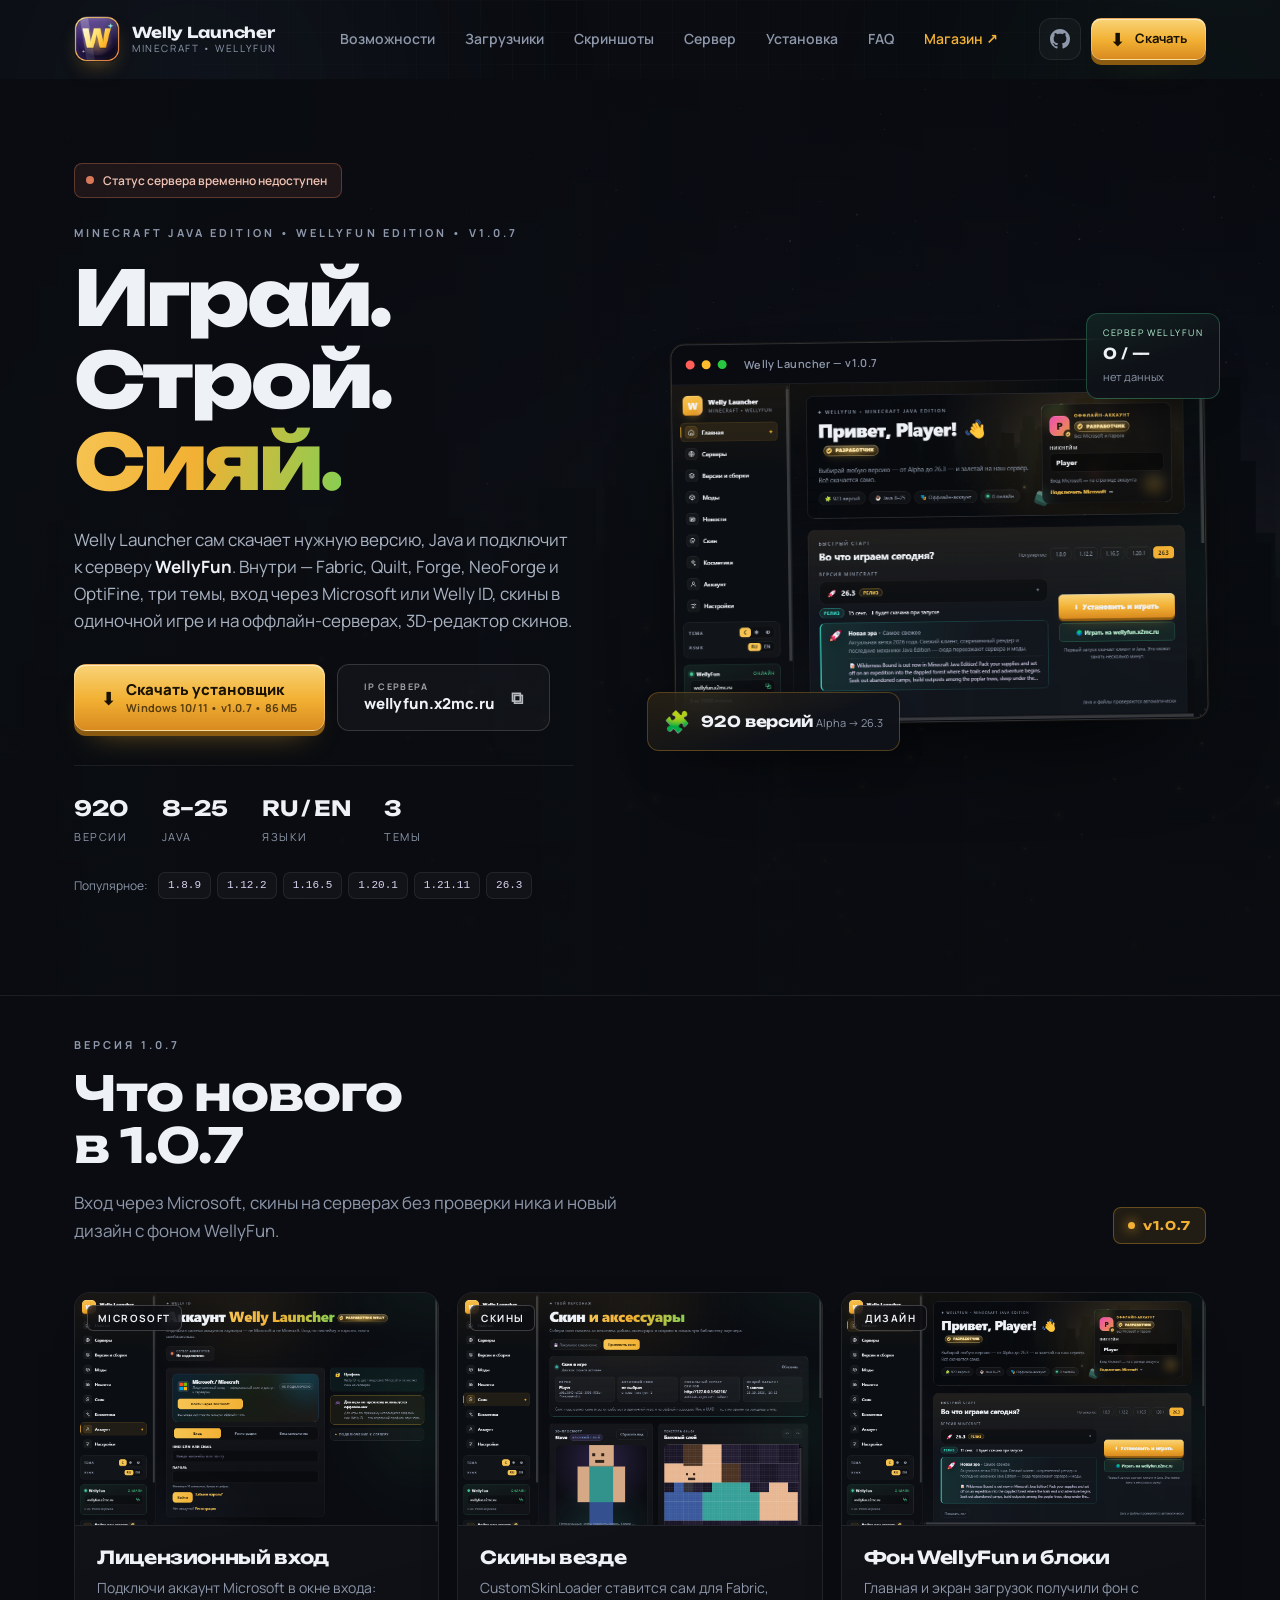
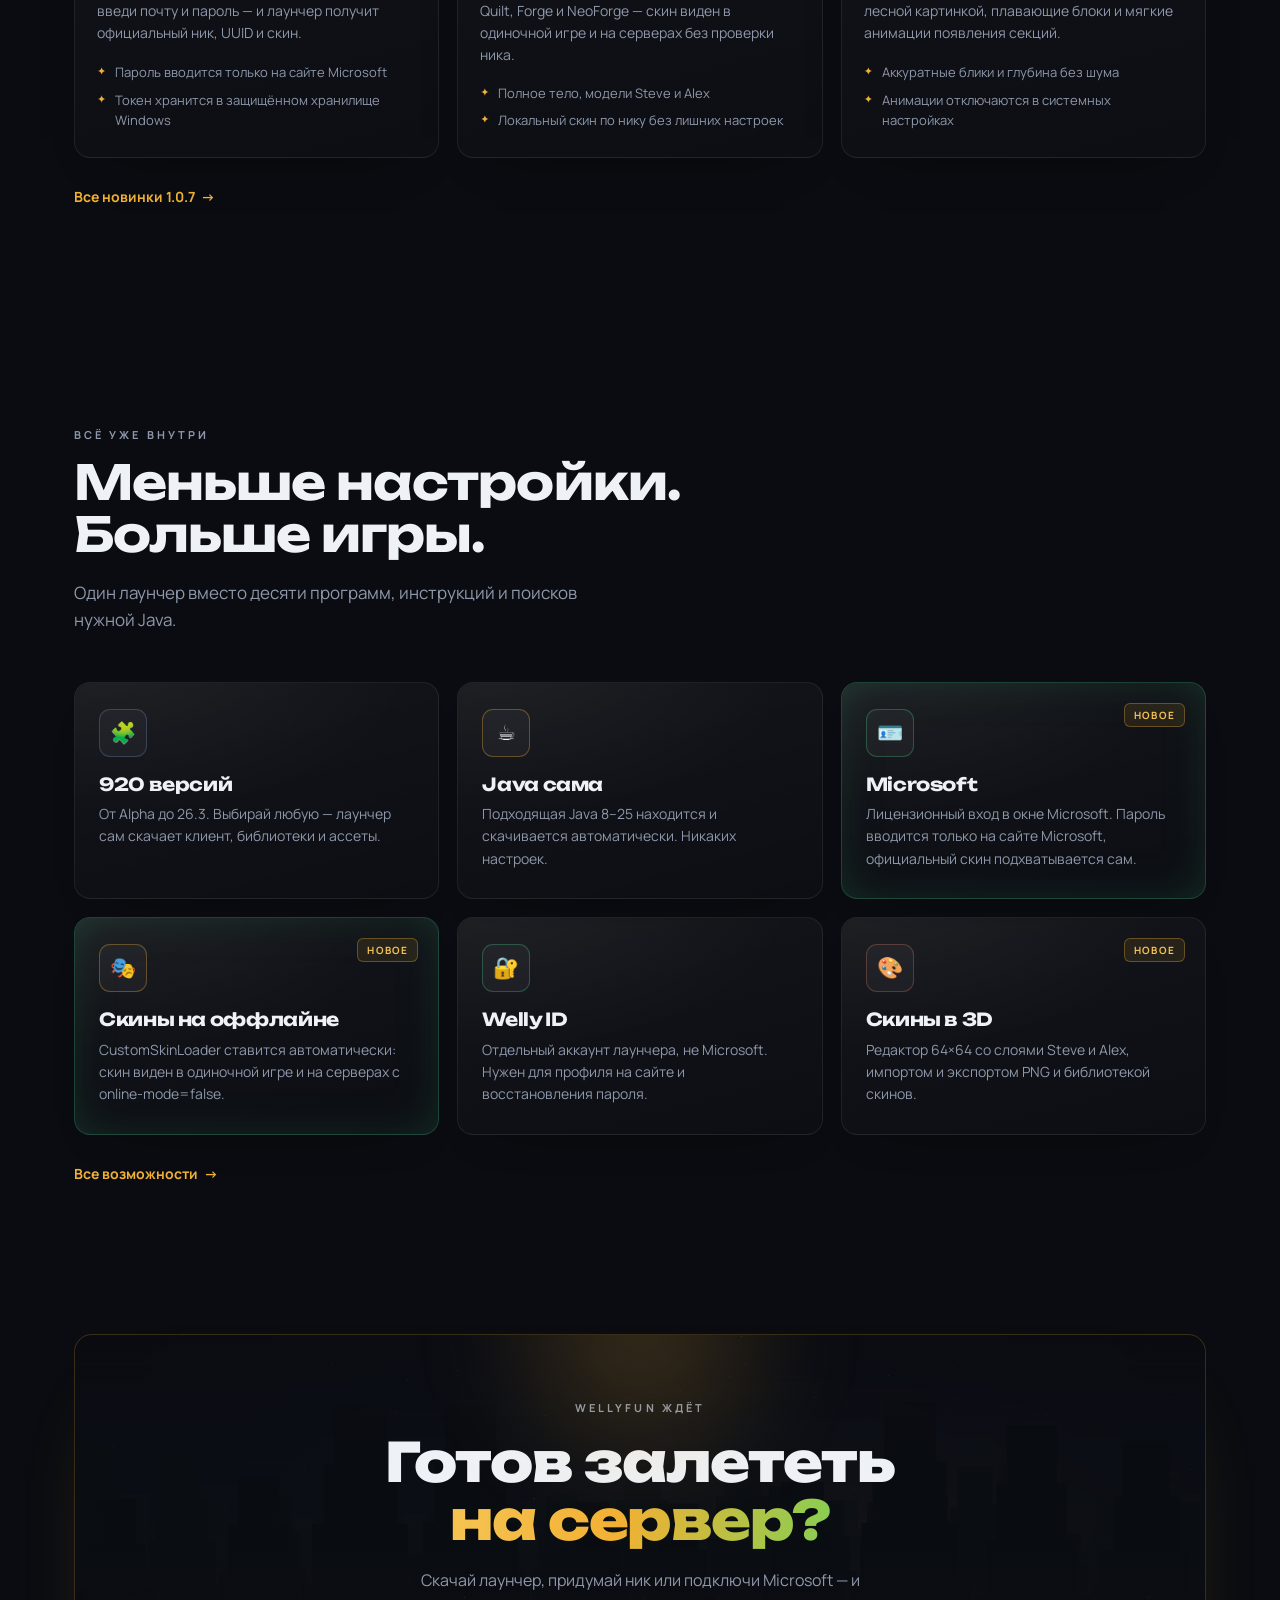
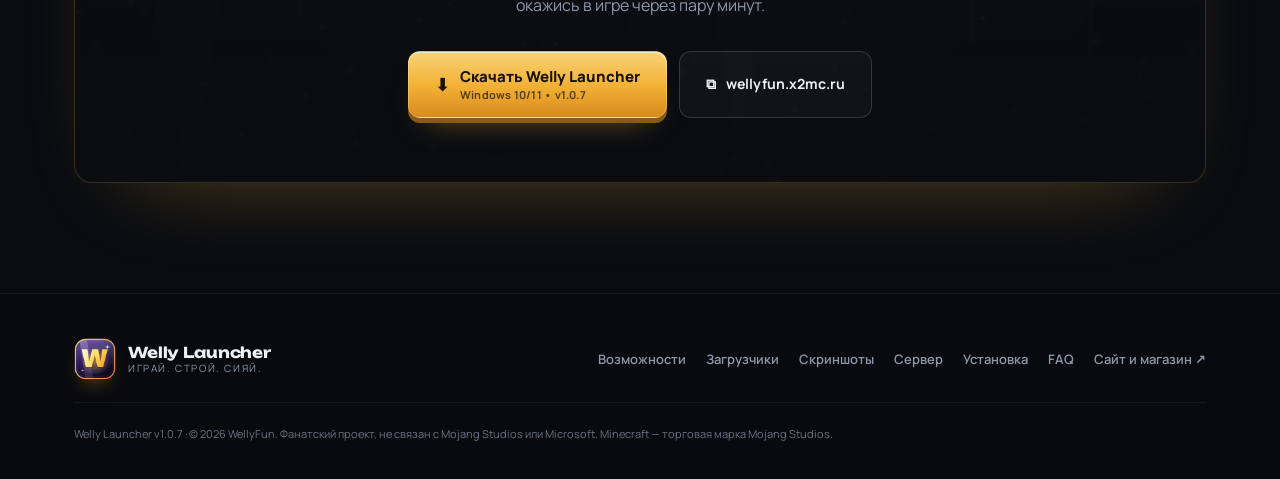
==== index.html @ a745f312 "Microsoft login: authorization-code flow in an in-app window instead of device code; rebuilt 1.0.7 i" ====
<!doctype html>
<html lang="ru">
  <head>
    <meta charset="utf-8" />
    <meta name="viewport" content="width=device-width, initial-scale=1" />
    <title>Welly Launcher 1.0.7 — лаунчер Minecraft для WellyFun</title>
    <meta
      name="description"
      content="Welly Launcher 1.0.7 — бесплатный лаунчер Minecraft Java Edition для сервера WellyFun. 920 версий, Fabric, Quilt, Forge, NeoForge и OptiFine в один клик, автоматическая Java, вход через Microsoft, скины на оффлайн-серверах, темы, RU/EN, 3D-редактор скинов и Welly ID."
    />
    <meta name="theme-color" content="#08070f" />
    <meta name="color-scheme" content="dark" />
    <link rel="canonical" href="https://abibaokak.github.io/welly-launcher/" />

    <meta property="og:type" content="website" />
    <meta property="og:url" content="https://abibaokak.github.io/welly-launcher/" />
    <meta property="og:title" content="Welly Launcher 1.0.7 — Играй. Строй. Сияй." />
    <meta
      property="og:description"
      content="Лаунчер Minecraft для WellyFun: 920 версий, Fabric/Forge/OptiFine, авто-Java, вход через Microsoft, скины на оффлайн-серверах, три темы, RU/EN, 3D-редактор скинов и Welly ID."
    />
    <meta property="og:image" content="https://abibaokak.github.io/welly-launcher/assets/screenshots/home.png" />
    <meta property="og:locale" content="ru_RU" />
    <meta name="twitter:card" content="summary_large_image" />

    <link rel="icon" href="assets/favicon.ico" sizes="any" />
    <link rel="icon" type="image/png" href="assets/logo.png" />
    <link rel="apple-touch-icon" href="assets/logo.png" />

    <link rel="preconnect" href="https://fonts.googleapis.com" />
    <link rel="preconnect" href="https://fonts.gstatic.com" crossorigin />
    <link
      href="https://fonts.googleapis.com/css2?family=Manrope:wght@400;500;600;700;800&family=Unbounded:wght@500;600;700;800&display=swap"
      rel="stylesheet"
    />

    <link rel="stylesheet" href="styles.css" />

    <script type="application/ld+json">
      {
        "@context": "https://schema.org",
        "@type": "SoftwareApplication",
        "name": "Welly Launcher",
        "operatingSystem": "Windows 10, Windows 11",
        "applicationCategory": "GameApplication",
        "softwareVersion": "1.0.7",
        "description": "Лаунчер Minecraft Java Edition для сервера WellyFun: 920 версий, Fabric/Forge/OptiFine, автоматическая Java, вход через Microsoft, скины на оффлайн-серверах, темы, редактор скинов и аккаунт Welly ID.",
        "offers": { "@type": "Offer", "price": "0", "priceCurrency": "RUB" },
        "inLanguage": "ru"
      }
    </script>
  </head>
  <body>
    <a class="skip-link" href="#main">Перейти к содержимому</a>

    <div class="orbs" aria-hidden="true">
      <div class="orb orb--violet"></div>
      <div class="orb orb--cyan"></div>
      <div class="orb orb--gold"></div>
      <div class="grid-dots"></div>
    </div>

    <header class="site-header" id="top">
      <div class="container header__inner">
        <a class="brand" href="index.html" aria-label="Welly Launcher — на главную">
          <img class="brand__logo" src="assets/logo.png" alt="" width="46" height="46" />
          <span class="brand__text">
            <strong>Welly Launcher</strong>
            <small>Minecraft • WellyFun</small>
          </span>
        </a>

        <nav class="nav" id="nav" aria-label="Основная навигация">
          <a class="nav__link" href="features.html">Возможности</a>
          <a class="nav__link" href="loaders.html">Загрузчики</a>
          <a class="nav__link" href="screenshots.html">Скриншоты</a>
          <a class="nav__link" href="server.html">Сервер</a>
          <a class="nav__link" href="install.html">Установка</a>
          <a class="nav__link" href="faq.html">FAQ</a>
          <a
            class="nav__link nav__link--external"
            href="https://donatesmp.mydonate.io/"
            target="_blank"
            rel="noopener"
          >
            Магазин <span aria-hidden="true">↗</span>
          </a>
        </nav>

        <div class="header__actions">
          <a
            class="icon-link"
            data-github
            href="https://github.com"
            target="_blank"
            rel="noopener"
            aria-label="Welly Launcher на GitHub"
          >
            <svg viewBox="0 0 16 16" width="20" height="20" aria-hidden="true">
              <path
                fill="currentColor"
                d="M8 0C3.58 0 0 3.58 0 8c0 3.54 2.29 6.53 5.47 7.59.4.07.55-.17.55-.38 0-.19-.01-.82-.01-1.49-2.01.37-2.53-.49-2.69-.94-.09-.23-.48-.94-.82-1.13-.28-.15-.68-.52-.01-.53.63-.01 1.08.58 1.23.82.72 1.21 1.87.87 2.33.66.07-.52.28-.87.51-1.07-1.78-.2-3.64-.89-3.64-3.95 0-.87.31-1.59.82-2.15-.08-.2-.36-1.02.08-2.12 0 0 .67-.21 2.2.82.64-.18 1.32-.27 2-.27.68 0 1.36.09 2 .27 1.53-1.04 2.2-.82 2.2-.82.44 1.1.16 1.92.08 2.12.51.56.82 1.27.82 2.15 0 3.07-1.87 3.75-3.65 3.95.29.25.54.73.54 1.48 0 1.07-.01 1.93-.01 2.2 0 .21.15.46.55.38A8.01 8.01 0 0 0 16 8c0-4.42-3.58-8-8-8Z"
              />
            </svg>
          </a>
          <a class="btn btn--gold btn--sm" data-download href="install.html">
            <span class="btn__icon" aria-hidden="true">⬇</span>
            Скачать
          </a>
          <button class="burger" id="burger" aria-label="Меню" aria-expanded="false" aria-controls="nav">
            <span></span><span></span><span></span>
          </button>
        </div>
      </div>
    </header>

    <main id="main">
      <section class="hero">
        <div class="container hero__inner">
          <div class="hero__copy">
            <span class="status-pill" data-status-pill>
              <span class="status-pill__dot" data-status-dot></span>
              <span data-status-text>Проверяем сервер…</span>
            </span>

            <p class="eyebrow">Minecraft Java Edition • WellyFun Edition • v1.0.7</p>

            <h1 class="hero__title">
              Играй. Строй.<br />
              <span class="gradient-text">Сияй.</span>
            </h1>

            <p class="hero__lead">
              Welly Launcher сам скачает нужную версию, Java и подключит к серверу
              <strong>WellyFun</strong>. Внутри — Fabric, Quilt, Forge, NeoForge и OptiFine, три темы,
              вход через Microsoft или Welly ID, скины в одиночной игре и на оффлайн-серверах,
              3D-редактор скинов.
            </p>

            <div class="hero__actions">
              <a class="btn btn--gold btn--lg" data-download href="install.html">
                <span class="btn__icon" aria-hidden="true">⬇</span>
                <span class="btn__stack">
                  <strong>Скачать установщик</strong>
                  <small>Windows 10/11 • v1.0.7 • 86 МБ</small>
                </span>
              </a>
              <button class="btn btn--ghost btn--lg copy-ip" data-ip="wellyfun.x2mc.ru" type="button">
                <span class="btn__stack btn__stack--left">
                  <small>IP сервера</small>
                  <strong>wellyfun.x2mc.ru</strong>
                </span>
                <span class="copy-ip__icon" aria-hidden="true">⧉</span>
              </button>
            </div>

            <dl class="hero__stats">
              <div class="hero__stat">
                <dt>Версии</dt>
                <dd>920</dd>
              </div>
              <div class="hero__stat">
                <dt>Java</dt>
                <dd>8–25</dd>
              </div>
              <div class="hero__stat">
                <dt>Языки</dt>
                <dd>RU / EN</dd>
              </div>
              <div class="hero__stat">
                <dt>Темы</dt>
                <dd>3</dd>
              </div>
            </dl>

            <div class="hero__versions" aria-label="Популярные версии">
              <span>Популярное:</span>
              <a data-version="1.8.9" href="install.html">1.8.9</a>
              <a data-version="1.12.2" href="install.html">1.12.2</a>
              <a data-version="1.16.5" href="install.html">1.16.5</a>
              <a data-version="1.20.1" href="install.html">1.20.1</a>
              <a data-version="1.21.11" href="install.html">1.21.11</a>
              <a data-version="26.3" href="install.html">26.3</a>
            </div>
          </div>

          <div class="hero__visual">
            <div class="mockup">
              <div class="mockup__bar">
                <span class="mockup__dot mockup__dot--red"></span>
                <span class="mockup__dot mockup__dot--yellow"></span>
                <span class="mockup__dot mockup__dot--green"></span>
                <span class="mockup__title">Welly Launcher — v1.0.7</span>
              </div>
              <img
                class="mockup__img"
                src="assets/screenshots/home.png"
                alt="Главная страница Welly Launcher: выбор версии Minecraft и быстрый старт"
                width="1224"
                height="781"
                fetchpriority="high"
              />
            </div>

            <div class="float-card float-card--status">
              <span class="float-card__label">Сервер WellyFun</span>
              <span class="float-card__value" data-status-players>0 / —</span>
              <span class="float-card__hint" data-status-state>проверяем…</span>
            </div>

            <div class="float-card float-card--versions">
              <span class="float-card__emoji" aria-hidden="true">🧩</span>
              <div>
                <span class="float-card__value">920 версий</span>
                <span class="float-card__hint">Alpha → 26.3</span>
              </div>
            </div>
          </div>
        </div>
      </section>

      <section class="section section--new" id="new">
        <div class="container">
          <div class="section__head section__head--row reveal">
            <div>
              <p class="eyebrow">Версия 1.0.7</p>
              <h2 class="section__title">Что нового<br />в 1.0.7</h2>
              <p class="section__lead">
                Вход через Microsoft, скины на серверах без проверки ника и новый дизайн с фоном WellyFun.
              </p>
            </div>
            <span class="version-badge">v1.0.7</span>
          </div>

          <div class="new-grid">
            <article class="card new-card reveal">
              <div class="new-card__media">
                <img
                  src="assets/screenshots/account.png"
                  alt="Вход через Microsoft на странице аккаунта Welly Launcher"
                  loading="lazy"
                  width="1224"
                  height="781"
                />
                <span class="new-card__badge">Microsoft</span>
              </div>
              <div class="new-card__body">
                <h3>Лицензионный вход</h3>
                <p>
                  Подключи аккаунт Microsoft в окне входа: введи почту и пароль —
                  и лаунчер получит официальный ник, UUID и скин.
                </p>
                <ul class="new-card__list">
                  <li>Пароль вводится только на сайте Microsoft</li>
                  <li>Токен хранится в защищённом хранилище Windows</li>
                </ul>
              </div>
            </article>

            <article class="card new-card reveal">
              <div class="new-card__media">
                <img
                  src="assets/screenshots/skin.png"
                  alt="Скин работает в одиночной игре и на серверах с online-mode=false"
                  loading="lazy"
                  width="1224"
                  height="781"
                />
                <span class="new-card__badge">Скины</span>
              </div>
              <div class="new-card__body">
                <h3>Скины везде</h3>
                <p>
                  CustomSkinLoader ставится сам для Fabric, Quilt, Forge и NeoForge —
                  скин виден в одиночной игре и на серверах без проверки ника.
                </p>
                <ul class="new-card__list">
                  <li>Полное тело, модели Steve и Alex</li>
                  <li>Локальный скин по нику без лишних настроек</li>
                </ul>
              </div>
            </article>

            <article class="card new-card reveal">
              <div class="new-card__media">
                <img
                  src="assets/screenshots/home.png"
                  alt="Новый дизайн главной страницы Welly Launcher с фоном WellyFun"
                  loading="lazy"
                  width="1224"
                  height="781"
                />
                <span class="new-card__badge">Дизайн</span>
              </div>
              <div class="new-card__body">
                <h3>Фон WellyFun и блоки</h3>
                <p>
                  Главная и экран загрузок получили фон с лесной картинкой, плавающие
                  блоки и мягкие анимации появления секций.
                </p>
                <ul class="new-card__list">
                  <li>Аккуратные блики и глубина без шума</li>
                  <li>Анимации отключаются в системных настройках</li>
                </ul>
              </div>
            </article>
          </div>

          <p class="section__more">
            <a class="link-arrow" href="features.html#new">Все новинки 1.0.7 <span aria-hidden="true">→</span></a>
          </p>
        </div>
      </section>

      <section class="section" id="features">
        <div class="container">
          <div class="section__head reveal">
            <p class="eyebrow">Всё уже внутри</p>
            <h2 class="section__title">Меньше настройки.<br />Больше игры.</h2>
            <p class="section__lead">
              Один лаунчер вместо десяти программ, инструкций и поисков нужной Java.
            </p>
          </div>

          <div class="features">
            <article class="card feature reveal">
              <span class="feature__icon feature__icon--violet" aria-hidden="true">🧩</span>
              <h3>920 версий</h3>
              <p>От Alpha до 26.3. Выбирай любую — лаунчер сам скачает клиент, библиотеки и ассеты.</p>
            </article>

            <article class="card feature reveal">
              <span class="feature__icon feature__icon--gold" aria-hidden="true">☕</span>
              <h3>Java сама</h3>
              <p>Подходящая Java 8–25 находится и скачивается автоматически. Никаких настроек.</p>
            </article>

            <article class="card feature feature--accent reveal">
              <span class="feature__tag">Новое</span>
              <span class="feature__icon feature__icon--cyan" aria-hidden="true">🪪</span>
              <h3>Microsoft</h3>
              <p>Лицензионный вход в окне Microsoft. Пароль вводится только на сайте Microsoft, официальный скин подхватывается сам.</p>
            </article>

            <article class="card feature feature--accent reveal">
              <span class="feature__tag">Новое</span>
              <span class="feature__icon feature__icon--gold" aria-hidden="true">🎭</span>
              <h3>Скины на оффлайне</h3>
              <p>CustomSkinLoader ставится автоматически: скин виден в одиночной игре и на серверах с online-mode=false.</p>
            </article>

            <article class="card feature reveal">
              <span class="feature__icon feature__icon--cyan" aria-hidden="true">🔐</span>
              <h3>Welly ID</h3>
              <p>Отдельный аккаунт лаунчера, не Microsoft. Нужен для профиля на сайте и восстановления пароля.</p>
            </article>

            <article class="card feature reveal">
              <span class="feature__tag">Новое</span>
              <span class="feature__icon feature__icon--pink" aria-hidden="true">🎨</span>
              <h3>Скины в 3D</h3>
              <p>Редактор 64×64 со слоями Steve и Alex, импортом и экспортом PNG и библиотекой скинов.</p>
            </article>
          </div>

          <p class="section__more">
            <a class="link-arrow" href="features.html">Все возможности <span aria-hidden="true">→</span></a>
          </p>
        </div>
      </section>

      <section class="cta">
        <div class="container">
          <div class="cta__panel reveal">
            <div class="cta__glow" aria-hidden="true"></div>
            <p class="eyebrow">WellyFun ждёт</p>
            <h2 class="cta__title">Готов залететь<br /><span class="gradient-text">на сервер?</span></h2>
            <p class="cta__lead">Скачай лаунчер, придумай ник или подключи Microsoft — и окажись в игре через пару минут.</p>
            <div class="cta__actions">
              <a class="btn btn--gold btn--lg" data-download href="install.html">
                <span class="btn__icon" aria-hidden="true">⬇</span>
                <span class="btn__stack">
                  <strong>Скачать Welly Launcher</strong>
                  <small>Windows 10/11 • v1.0.7</small>
                </span>
              </a>
              <button class="btn btn--ghost btn--lg copy-ip" data-ip="wellyfun.x2mc.ru" type="button">
                <span aria-hidden="true">⧉</span> wellyfun.x2mc.ru
              </button>
            </div>
          </div>
        </div>
      </section>
    </main>

    <footer class="site-footer">
      <div class="container footer__inner">
        <div class="brand brand--footer">
          <img class="brand__logo" src="assets/logo.png" alt="" width="42" height="42" loading="lazy" />
          <span class="brand__text">
            <strong>Welly Launcher</strong>
            <small>Играй. Строй. Сияй.</small>
          </span>
        </div>

        <nav class="footer__links" aria-label="Ссылки в подвале">
          <a href="features.html">Возможности</a>
          <a href="loaders.html">Загрузчики</a>
          <a href="screenshots.html">Скриншоты</a>
          <a href="server.html">Сервер</a>
          <a href="install.html">Установка</a>
          <a href="faq.html">FAQ</a>
          <a href="https://donatesmp.mydonate.io/" target="_blank" rel="noopener">Сайт и магазин ↗</a>
        </nav>

        <p class="footer__legal">
          Welly Launcher v1.0.7 · © <span id="year">2026</span> WellyFun. Фанатский проект,
          не связан с Mojang Studios или Microsoft. Minecraft — торговая марка Mojang Studios.
        </p>
      </div>
    </footer>

    <div class="toast" id="toast" role="status" aria-live="polite"></div>

    <script src="script.js" defer></script>
  </body>
</html>
---- styles.css ----
/* ==========================================================================
   Welly Launcher — landing page
   ========================================================================== */

:root {
  --bg: #0a0c11;
  --bg-2: #0f1218;
  --panel: rgba(20, 24, 32, 0.74);
  --panel-strong: #141821;
  --border: rgba(255, 255, 255, 0.075);
  --border-strong: rgba(255, 255, 255, 0.15);
  --text: #eef1f6;
  --muted: #8e98aa;
  --gold: #f2b134;
  --gold-2: #d98a1f;
  --yellow: #f6c453;
  --pink: #d9795a;
  --violet: #6f8fbf;
  --cyan: #46c98b;
  --lime: #86cf52;
  --blue: #5aa7e0;
  --radius: 16px;
  --radius-sm: 12px;
  --shadow: 0 24px 60px -40px rgba(0, 0, 0, 0.9);
  --container: 1180px;
  --header-h: 78px;
  --font-body: 'Manrope', 'Segoe UI', system-ui, -apple-system, sans-serif;
  --font-display: 'Unbounded', 'Manrope', 'Segoe UI', system-ui, sans-serif;
}

*,
*::before,
*::after {
  box-sizing: border-box;
}

html {
  scroll-behavior: smooth;
  scroll-padding-top: calc(var(--header-h) + 16px);
}

body {
  margin: 0;
  min-height: 100vh;
  overflow-x: hidden;
  color: var(--text);
  font-family: var(--font-body);
  font-size: 16px;
  line-height: 1.6;
  -webkit-font-smoothing: antialiased;
  background:
    radial-gradient(760px 460px at 6% -14%, rgba(242, 177, 52, 0.1), transparent 62%),
    radial-gradient(680px 420px at 100% -6%, rgba(70, 201, 139, 0.07), transparent 60%),
    var(--bg);
}

body.is-locked {
  overflow: hidden;
}

img {
  display: block;
  max-width: 100%;
  height: auto;
}

a {
  color: inherit;
  text-decoration: none;
}

button {
  font: inherit;
  color: inherit;
  border: 0;
  background: none;
  cursor: pointer;
}

h1,
h2,
h3 {
  margin: 0;
  font-family: var(--font-display);
  font-weight: 700;
  line-height: 1.08;
  letter-spacing: -0.02em;
}

p {
  margin: 0;
}

ul,
ol,
dl,
dd {
  margin: 0;
  padding: 0;
}

li {
  list-style: none;
}

code {
  font-family: 'Cascadia Code', 'Consolas', monospace;
}

::selection {
  background: rgba(242, 177, 52, 0.35);
  color: #fff;
}

:focus-visible {
  outline: 2px solid rgba(242, 177, 52, 0.8);
  outline-offset: 3px;
  border-radius: 6px;
}

.skip-link {
  position: fixed;
  top: -100px;
  left: 16px;
  z-index: 200;
  padding: 10px 18px;
  border-radius: 10px;
  background: var(--gold);
  color: #1a1200;
  font-weight: 700;
  transition: top 160ms ease;
}

.skip-link:focus {
  top: 16px;
}

/* ---------- Background ---------- */

.orbs {
  position: fixed;
  inset: 0;
  z-index: 0;
  overflow: hidden;
  pointer-events: none;
}

.orb {
  position: absolute;
  border-radius: 50%;
  filter: blur(100px);
  opacity: 0.2;
}

.orb--violet {
  top: -300px;
  left: -200px;
  width: 780px;
  height: 780px;
  background: radial-gradient(circle, rgba(111, 143, 191, 0.4), transparent 65%);
}

.orb--cyan {
  top: -240px;
  right: -260px;
  width: 700px;
  height: 700px;
  background: radial-gradient(circle, rgba(70, 201, 139, 0.3), transparent 65%);
}

.orb--gold {
  bottom: -380px;
  left: 38%;
  width: 880px;
  height: 880px;
  background: radial-gradient(circle, rgba(242, 177, 52, 0.22), transparent 65%);
}

.grid-dots {
  position: absolute;
  inset: 0;
  background-image:
    linear-gradient(rgba(255, 255, 255, 0.028) 1px, transparent 1px),
    linear-gradient(90deg, rgba(255, 255, 255, 0.028) 1px, transparent 1px);
  background-size: 32px 32px;
  -webkit-mask-image: radial-gradient(circle at 50% 12%, #000 0%, transparent 68%);
  mask-image: radial-gradient(circle at 50% 12%, #000 0%, transparent 68%);
  opacity: 0.7;
}

/* ---------- Layout ---------- */

.container {
  width: 100%;
  max-width: var(--container);
  margin: 0 auto;
  padding: 0 24px;
  position: relative;
  z-index: 1;
}

.section {
  padding: 108px 0;
  position: relative;
}

.section__head {
  max-width: 640px;
  margin-bottom: 48px;
}

.section__head--row {
  display: flex;
  align-items: flex-end;
  justify-content: space-between;
  gap: 32px;
  max-width: none;
}

.section__title {
  margin-top: 14px;
  font-size: clamp(30px, 4.2vw, 48px);
}

.section__lead {
  margin-top: 18px;
  color: var(--muted);
  font-size: 17px;
  max-width: 560px;
}

.eyebrow {
  font-size: 11px;
  font-weight: 700;
  letter-spacing: 0.28em;
  text-transform: uppercase;
  color: var(--muted);
}

.gradient-text {
  background: linear-gradient(100deg, var(--yellow) 0%, var(--gold) 38%, var(--gold-2) 64%, var(--pink) 100%);
  -webkit-background-clip: text;
  background-clip: text;
  color: transparent;
}

.hint {
  color: #7d759a;
  font-size: 13px;
  white-space: nowrap;
  padding-bottom: 8px;
}

/* ---------- Header ---------- */

.site-header {
  position: sticky;
  top: 0;
  z-index: 80;
  border-bottom: 1px solid transparent;
  transition: background 220ms ease, border-color 220ms ease, backdrop-filter 220ms ease;
}

.site-header.is-scrolled {
  background: rgba(10, 12, 17, 0.82);
  border-bottom-color: var(--border);
  backdrop-filter: blur(18px);
  -webkit-backdrop-filter: blur(18px);
}

.header__inner {
  height: var(--header-h);
  display: flex;
  align-items: center;
  gap: 28px;
}

.brand {
  display: flex;
  align-items: center;
  gap: 12px;
  flex-shrink: 0;
}

.brand__logo {
  width: 46px;
  height: 46px;
  border-radius: 12px;
  object-fit: cover;
  box-shadow: 0 10px 22px -12px rgba(242, 177, 52, 0.7);
}

.brand__text {
  display: flex;
  flex-direction: column;
  line-height: 1.2;
}

.brand__text strong {
  font-family: var(--font-display);
  font-size: 15px;
  font-weight: 700;
  letter-spacing: -0.01em;
}

.brand__text small {
  font-size: 10px;
  letter-spacing: 0.16em;
  text-transform: uppercase;
  color: var(--muted);
}

.nav {
  display: flex;
  align-items: center;
  gap: 4px;
  margin-left: auto;
}

.nav__link {
  padding: 9px 13px;
  border-radius: 10px;
  font-size: 14px;
  font-weight: 600;
  white-space: nowrap;
  color: var(--muted);
  transition: color 160ms ease, background 160ms ease;
}

.nav__link:hover,
.nav__link.is-active {
  color: var(--text);
  background: rgba(255, 255, 255, 0.05);
}

.nav__link--external {
  color: var(--gold);
}

.nav__link--external:hover {
  color: var(--yellow);
  background: rgba(242, 177, 52, 0.12);
}

.header__actions {
  display: flex;
  align-items: center;
  gap: 10px;
}

.icon-link {
  width: 42px;
  height: 42px;
  display: grid;
  place-items: center;
  border-radius: 12px;
  border: 1px solid var(--border);
  background: rgba(255, 255, 255, 0.03);
  color: var(--muted);
  transition: color 160ms ease, border-color 160ms ease, transform 160ms ease;
}

.icon-link:hover {
  color: var(--text);
  border-color: var(--border-strong);
  transform: translateY(-1px);
}

.burger {
  display: none;
  width: 42px;
  height: 42px;
  border-radius: 12px;
  border: 1px solid var(--border);
  background: rgba(255, 255, 255, 0.03);
  padding: 11px 10px;
  flex-direction: column;
  justify-content: space-between;
}

.burger span {
  display: block;
  height: 2px;
  border-radius: 2px;
  background: var(--text);
  transition: transform 200ms ease, opacity 160ms ease;
}

.burger[aria-expanded='true'] span:nth-child(1) {
  transform: translateY(8px) rotate(45deg);
}

.burger[aria-expanded='true'] span:nth-child(2) {
  opacity: 0;
}

.burger[aria-expanded='true'] span:nth-child(3) {
  transform: translateY(-8px) rotate(-45deg);
}

/* ---------- Buttons ---------- */

.btn {
  position: relative;
  display: inline-flex;
  align-items: center;
  justify-content: center;
  gap: 10px;
  padding: 13px 22px;
  border-radius: 10px;
  font-weight: 700;
  font-size: 14px;
  line-height: 1.2;
  border: 1px solid transparent;
  white-space: nowrap;
  transition: transform 170ms ease, box-shadow 170ms ease, border-color 170ms ease,
    background 170ms ease;
}

.btn--sm {
  padding: 11px 18px;
  font-size: 13px;
}

.btn--lg {
  padding: 16px 26px;
  border-radius: 12px;
}

.btn--gold {
  color: #1a1200;
  background: linear-gradient(180deg, #f9d377 0%, var(--gold) 52%, var(--gold-2) 100%);
  border-color: rgba(255, 255, 255, 0.25);
  box-shadow:
    0 5px 0 #8a5a11,
    0 18px 32px -20px rgba(242, 177, 52, 0.6),
    inset 0 1px 0 rgba(255, 255, 255, 0.5);
}

.btn--gold:hover {
  transform: translateY(-2px);
  box-shadow:
    0 7px 0 #8a5a11,
    0 22px 38px -20px rgba(242, 177, 52, 0.65),
    inset 0 1px 0 rgba(255, 255, 255, 0.5);
}

.btn--gold:active {
  transform: translateY(3px);
  box-shadow:
    0 2px 0 #8a5a11,
    inset 0 1px 0 rgba(255, 255, 255, 0.4);
}

.btn--ghost {
  color: var(--text);
  background: rgba(255, 255, 255, 0.03);
  border-color: var(--border-strong);
}

.btn--ghost:hover {
  transform: translateY(-2px);
  border-color: rgba(242, 177, 52, 0.4);
  background: rgba(242, 177, 52, 0.06);
}

.btn__icon {
  font-size: 18px;
  line-height: 1;
}

.btn__stack {
  display: flex;
  flex-direction: column;
  align-items: flex-start;
  gap: 2px;
  text-align: left;
}

.btn__stack strong {
  font-size: 15px;
  font-weight: 800;
}

.btn__stack small {
  font-size: 11px;
  font-weight: 700;
  letter-spacing: 0.02em;
  opacity: 0.7;
}

.btn--ghost .btn__stack small {
  text-transform: uppercase;
  letter-spacing: 0.14em;
  font-size: 9px;
  opacity: 0.65;
}

.copy-ip__icon {
  font-size: 17px;
  opacity: 0.75;
  margin-left: 6px;
}

.icon-btn {
  width: 40px;
  height: 40px;
  border-radius: 11px;
  display: grid;
  place-items: center;
  border: 1px solid rgba(70, 201, 139, 0.25);
  background: rgba(70, 201, 139, 0.08);
  color: var(--cyan);
  font-size: 17px;
  transition: background 160ms ease, transform 160ms ease;
}

.icon-btn:hover {
  background: rgba(70, 201, 139, 0.16);
  transform: translateY(-1px);
}

.link-btn {
  display: inline-flex;
  align-items: center;
  gap: 5px;
  font-size: 12px;
  font-weight: 700;
  color: var(--muted);
  transition: color 160ms ease;
}

.link-btn:hover {
  color: var(--gold);
}

.link-arrow {
  display: inline-flex;
  align-items: center;
  gap: 6px;
  font-weight: 700;
  font-size: 14px;
  color: var(--gold);
}

.link-arrow span {
  transition: transform 160ms ease;
}

.link-arrow:hover span {
  transform: translateX(4px);
}

/* ---------- Hero ---------- */

.hero {
  position: relative;
  padding: calc(64px + var(--header-h) * 0.25) 0 96px;
}

.hero__inner {
  display: grid;
  grid-template-columns: 1.02fr 1fr;
  align-items: center;
  gap: 56px;
}

.hero__copy {
  max-width: 560px;
}

.status-pill {
  display: inline-flex;
  align-items: center;
  gap: 9px;
  padding: 7px 14px 7px 11px;
  border-radius: 999px;
  border: 1px solid rgba(70, 201, 139, 0.24);
  background: rgba(70, 201, 139, 0.07);
  font-size: 12px;
  font-weight: 600;
  color: #b8f6ee;
}

.status-pill__dot {
  width: 8px;
  height: 8px;
  border-radius: 50%;
  background: #6d6885;
  flex-shrink: 0;
}

.status-pill.is-online {
  border-color: rgba(70, 201, 139, 0.4);
  background: rgba(70, 201, 139, 0.1);
}

.status-pill.is-online .status-pill__dot {
  background: var(--cyan);
  animation: pulse-dot 2.2s ease-in-out infinite;
}

.status-pill.is-offline {
  border-color: rgba(217, 121, 90, 0.3);
  background: rgba(217, 121, 90, 0.08);
  color: #ffc2d2;
}

.status-pill.is-offline .status-pill__dot {
  background: var(--pink);
}

.hero__copy .eyebrow {
  margin-top: 26px;
}

.hero__title {
  margin-top: 16px;
  font-size: clamp(44px, 6.4vw, 76px);
  font-weight: 800;
  letter-spacing: -0.04em;
}

.hero__lead {
  margin-top: 22px;
  font-size: 17px;
  color: var(--muted);
  max-width: 500px;
}

.hero__lead strong {
  color: var(--text);
}

.hero__actions {
  display: flex;
  flex-wrap: wrap;
  gap: 12px;
  margin-top: 30px;
}

.hero__stats {
  display: flex;
  gap: 34px;
  margin-top: 34px;
  padding-top: 26px;
  border-top: 1px solid var(--border);
  max-width: 500px;
}

.hero__stat {
  display: flex;
  flex-direction: column-reverse;
  gap: 2px;
}

.hero__stat dt {
  font-size: 11px;
  letter-spacing: 0.14em;
  text-transform: uppercase;
  color: var(--muted);
}

.hero__stat dd {
  font-family: var(--font-display);
  font-size: 21px;
  font-weight: 700;
  letter-spacing: -0.02em;
}

.hero__versions {
  display: flex;
  flex-wrap: wrap;
  align-items: center;
  gap: 6px;
  margin-top: 26px;
  font-size: 12px;
  color: var(--muted);
}

.hero__versions span {
  margin-right: 4px;
}

.hero__versions a {
  padding: 4px 9px;
  border-radius: 7px;
  border: 1px solid var(--border);
  background: rgba(255, 255, 255, 0.03);
  font-family: 'Cascadia Code', 'Consolas', monospace;
  font-size: 11px;
  color: #d9d3f0;
  transition: border-color 160ms ease, color 160ms ease;
}

.hero__versions a:hover {
  border-color: rgba(242, 177, 52, 0.45);
  color: var(--yellow);
}

/* Hero visual */

.hero__visual {
  position: relative;
  padding: 10px 0;
}

.mockup {
  position: relative;
  border-radius: 22px;
  border: 1px solid rgba(255, 255, 255, 0.16);
  background: linear-gradient(160deg, rgba(255, 255, 255, 0.09), rgba(255, 255, 255, 0.02));
  box-shadow: 0 60px 120px -50px rgba(0, 0, 0, 0.95),
    0 0 0 1px rgba(242, 177, 52, 0.07),
    0 0 90px -30px rgba(111, 143, 191, 0.5);
  overflow: hidden;
  transform: rotate(-0.8deg);
  transition: transform 400ms ease, box-shadow 400ms ease;
}

.mockup:hover {
  transform: rotate(0) translateY(-4px);
  box-shadow: 0 70px 130px -50px rgba(0, 0, 0, 1),
    0 0 0 1px rgba(242, 177, 52, 0.14),
    0 0 110px -26px rgba(111, 143, 191, 0.62);
}

.mockup__bar {
  display: flex;
  align-items: center;
  gap: 7px;
  height: 40px;
  padding: 0 14px;
  background: rgba(10, 12, 17, 0.85);
  border-bottom: 1px solid var(--border);
}

.mockup__dot {
  width: 9px;
  height: 9px;
  border-radius: 50%;
}

.mockup__dot--red {
  background: #ff5f57;
}

.mockup__dot--yellow {
  background: #febc2e;
}

.mockup__dot--green {
  background: #28c840;
}

.mockup__title {
  margin-left: 10px;
  font-size: 11px;
  font-weight: 600;
  letter-spacing: 0.04em;
  color: #8b84a8;
}

.mockup__img {
  width: 100%;
  aspect-ratio: 1224 / 781;
  object-fit: cover;
}

.float-card {
  position: absolute;
  display: flex;
  flex-direction: column;
  gap: 2px;
  padding: 12px 16px;
  border-radius: 15px;
  border: 1px solid rgba(255, 255, 255, 0.16);
  background: rgba(15, 18, 24, 0.88);
  backdrop-filter: blur(16px);
  -webkit-backdrop-filter: blur(16px);
  box-shadow: 0 24px 50px -24px rgba(0, 0, 0, 0.95);
  z-index: 2;
}

.float-card--status {
  top: -18px;
  right: -14px;
  border-color: rgba(70, 201, 139, 0.3);
  background: linear-gradient(160deg, rgba(70, 201, 139, 0.14), rgba(15, 18, 24, 0.92) 55%);
  animation: floaty 7s ease-in-out infinite;
}

.float-card__label {
  font-size: 9px;
  letter-spacing: 0.16em;
  text-transform: uppercase;
  color: #9df3e7;
}

.float-card__value {
  font-family: var(--font-display);
  font-size: 15px;
  font-weight: 700;
  letter-spacing: -0.01em;
}

.float-card__hint {
  font-size: 11px;
  color: var(--muted);
}

.float-card--versions {
  left: -26px;
  bottom: -20px;
  flex-direction: row;
  align-items: center;
  gap: 11px;
  border-color: rgba(242, 177, 52, 0.28);
  background: linear-gradient(160deg, rgba(242, 177, 52, 0.14), rgba(15, 18, 24, 0.92) 60%);
  animation: floaty 8s ease-in-out infinite reverse;
}

.float-card__emoji {
  font-size: 21px;
}

/* ---------- Cards & features ---------- */

.card {
  position: relative;
  border-radius: var(--radius);
  border: 1px solid var(--border);
  background: linear-gradient(165deg, rgba(255, 255, 255, 0.055), rgba(255, 255, 255, 0.014));
  box-shadow: var(--shadow);
  overflow: hidden;
}

.card::before {
  content: '';
  position: absolute;
  inset: 0;
  border-radius: inherit;
  background: radial-gradient(420px 220px at 12% -10%, rgba(255, 255, 255, 0.07), transparent 70%);
  pointer-events: none;
}

.features {
  display: grid;
  grid-template-columns: repeat(3, 1fr);
  gap: 18px;
}

.feature {
  padding: 26px 24px 28px;
  transition: transform 220ms ease, border-color 220ms ease, background 220ms ease;
}

.feature:hover {
  transform: translateY(-4px);
  border-color: rgba(242, 177, 52, 0.28);
}

.feature__icon {
  width: 48px;
  height: 48px;
  display: grid;
  place-items: center;
  font-size: 21px;
  border-radius: 14px;
  border: 1px solid var(--border);
  background: rgba(255, 255, 255, 0.06);
  margin-bottom: 18px;
}

.feature__icon--violet {
  box-shadow: 0 0 26px -6px rgba(111, 143, 191, 0.55);
  border-color: rgba(111, 143, 191, 0.35);
}

.feature__icon--gold {
  box-shadow: 0 0 26px -6px rgba(242, 177, 52, 0.55);
  border-color: rgba(242, 177, 52, 0.35);
}

.feature__icon--cyan {
  box-shadow: 0 0 26px -6px rgba(70, 201, 139, 0.5);
  border-color: rgba(70, 201, 139, 0.3);
}

.feature__icon--pink {
  box-shadow: 0 0 26px -6px rgba(217, 121, 90, 0.5);
  border-color: rgba(217, 121, 90, 0.3);
}

.feature__icon--blue {
  box-shadow: 0 0 26px -6px rgba(89, 182, 255, 0.5);
  border-color: rgba(89, 182, 255, 0.3);
}

.feature__icon--lime {
  box-shadow: 0 0 26px -6px rgba(134, 207, 82, 0.45);
  border-color: rgba(134, 207, 82, 0.3);
}

.feature h3 {
  font-size: 18px;
  margin-bottom: 9px;
}

.feature p {
  color: var(--muted);
  font-size: 14px;
}

.feature__tag {
  position: absolute;
  top: 20px;
  right: 20px;
  z-index: 2;
  padding: 4px 9px;
  border-radius: 999px;
  border: 1px solid rgba(242, 177, 52, 0.36);
  background: rgba(242, 177, 52, 0.12);
  color: var(--gold);
  font-size: 10px;
  font-weight: 700;
  line-height: 1.4;
  letter-spacing: 0.12em;
  text-transform: uppercase;
}

.feature--accent {
  border-color: rgba(70, 201, 139, 0.3);
  box-shadow: var(--shadow), inset 0 0 70px -34px rgba(70, 201, 139, 0.6);
}

.feature--accent:hover {
  border-color: rgba(70, 201, 139, 0.5);
}

/* ---------- What's new ---------- */

.section--new {
  padding-top: 40px;
}

.version-badge {
  display: inline-flex;
  align-items: center;
  gap: 8px;
  padding: 8px 14px;
  border-radius: 999px;
  border: 1px solid rgba(242, 177, 52, 0.32);
  background: rgba(242, 177, 52, 0.1);
  color: var(--gold);
  font-family: var(--font-display);
  font-size: 12px;
  font-weight: 700;
  letter-spacing: 0.08em;
  white-space: nowrap;
}

.version-badge::before {
  content: '';
  width: 7px;
  height: 7px;
  border-radius: 50%;
  background: var(--gold);
  box-shadow: 0 0 12px var(--gold);
}

.new-grid {
  display: grid;
  grid-template-columns: repeat(3, 1fr);
  gap: 18px;
}

.new-card {
  display: flex;
  flex-direction: column;
  transition: transform 220ms ease, border-color 220ms ease;
}

.new-card:hover {
  transform: translateY(-4px);
  border-color: rgba(242, 177, 52, 0.28);
}

.new-card__media {
  position: relative;
  flex: none;
  border-bottom: 1px solid var(--border);
  background: var(--bg-2);
}

.new-card__media img {
  width: 100%;
  aspect-ratio: 1224 / 781;
  object-fit: cover;
}

.new-card__badge {
  position: absolute;
  top: 12px;
  left: 12px;
  padding: 4px 10px;
  border-radius: 999px;
  border: 1px solid rgba(255, 255, 255, 0.2);
  background: rgba(10, 12, 17, 0.72);
  backdrop-filter: blur(8px);
  font-size: 10px;
  font-weight: 700;
  letter-spacing: 0.14em;
  text-transform: uppercase;
}

.new-card__body {
  display: flex;
  flex: 1;
  flex-direction: column;
  gap: 10px;
  padding: 22px 22px 26px;
}

.new-card__body h3 {
  font-size: 18px;
}

.new-card__body p {
  color: var(--muted);
  font-size: 14px;
}

.new-card__list {
  display: flex;
  flex-direction: column;
  gap: 7px;
  margin-top: auto;
  padding-top: 6px;
  color: var(--muted);
  font-size: 13px;
}

.new-card__list li {
  position: relative;
  padding-left: 18px;
}

.new-card__list li::before {
  content: '✦';
  position: absolute;
  top: 0;
  left: 0;
  color: var(--gold);
  font-size: 11px;
}

/* ---------- Gallery ---------- */

.section--screens {
  padding-top: 40px;
}

.gallery {
  display: grid;
  grid-template-columns: repeat(2, 1fr);
  gap: 22px;
}

.shot {
  margin: 0;
  opacity: 1;
}

.shot--wide {
  grid-column: 1 / -1;
}

.shot__btn {
  position: relative;
  display: block;
  width: 100%;
  padding: 0;
  border-radius: var(--radius);
  border: 1px solid var(--border);
  background: rgba(255, 255, 255, 0.03);
  overflow: hidden;
  text-align: left;
  transition: border-color 220ms ease, transform 220ms ease, box-shadow 220ms ease;
}

.shot__btn::after {
  content: '';
  position: absolute;
  inset: 0;
  background: linear-gradient(180deg, transparent 62%, rgba(10, 12, 17, 0.55));
  opacity: 0;
  transition: opacity 220ms ease;
  pointer-events: none;
}

.shot__btn:hover {
  border-color: rgba(242, 177, 52, 0.4);
  transform: translateY(-3px);
  box-shadow: 0 30px 60px -30px rgba(0, 0, 0, 0.9);
}

.shot__btn:hover::after {
  opacity: 1;
}

.shot__btn img {
  width: 100%;
  aspect-ratio: 1224 / 781;
  object-fit: cover;
  transition: transform 500ms ease;
}

.shot__btn:hover img {
  transform: scale(1.015);
}

.shot__zoom {
  position: absolute;
  right: 14px;
  bottom: 14px;
  z-index: 2;
  width: 36px;
  height: 36px;
  display: grid;
  place-items: center;
  border-radius: 10px;
  border: 1px solid rgba(255, 255, 255, 0.2);
  background: rgba(10, 12, 17, 0.72);
  backdrop-filter: blur(8px);
  font-size: 15px;
  color: var(--gold);
  opacity: 0;
  transform: translateY(6px);
  transition: opacity 200ms ease, transform 200ms ease;
}

.shot__btn:hover .shot__zoom,
.shot__btn:focus-visible .shot__zoom {
  opacity: 1;
  transform: translateY(0);
}

.shot figcaption {
  margin-top: 11px;
  font-size: 13px;
  font-weight: 600;
  color: var(--muted);
}

/* ---------- Server ---------- */

.section--server {
  padding-top: 60px;
}

.server {
  display: grid;
  grid-template-columns: 0.95fr 1.05fr;
  gap: 64px;
  align-items: center;
}

.server__list {
  display: flex;
  flex-direction: column;
  gap: 12px;
  margin-top: 26px;
}

.server__list li {
  display: flex;
  align-items: flex-start;
  gap: 11px;
  font-size: 14px;
  color: #ddd7f0;
}

.server__list span {
  font-size: 16px;
  line-height: 1.5;
}

.server__actions {
  display: flex;
  flex-wrap: wrap;
  gap: 11px;
  margin-top: 30px;
}

.server-card {
  padding: 26px;
  border-color: rgba(70, 201, 139, 0.2);
  background: linear-gradient(165deg, rgba(70, 201, 139, 0.09), rgba(255, 255, 255, 0.02) 42%),
    linear-gradient(165deg, rgba(255, 255, 255, 0.04), rgba(255, 255, 255, 0.01));
}

.server-card__top {
  display: flex;
  align-items: center;
  gap: 13px;
}

.server-card__logo {
  width: 50px;
  height: 50px;
  display: grid;
  place-items: center;
  font-size: 24px;
  border-radius: 14px;
  border: 1px solid rgba(70, 201, 139, 0.3);
  background: rgba(70, 201, 139, 0.1);
  flex-shrink: 0;
}

.server-card__names {
  display: flex;
  flex-direction: column;
  gap: 1px;
  min-width: 0;
}

.server-card__names strong {
  font-family: var(--font-display);
  font-size: 18px;
  font-weight: 700;
}

.server-card__addr {
  font-family: 'Cascadia Code', 'Consolas', monospace;
  font-size: 11px;
  color: var(--muted);
}

.badge {
  margin-left: auto;
  padding: 5px 11px;
  border-radius: 999px;
  border: 1px solid var(--border);
  background: rgba(255, 255, 255, 0.04);
  font-size: 9px;
  font-weight: 800;
  letter-spacing: 0.14em;
  text-transform: uppercase;
  color: var(--muted);
  white-space: nowrap;
}

.badge.is-online {
  border-color: rgba(70, 201, 139, 0.4);
  background: rgba(70, 201, 139, 0.12);
  color: #a9fff2;
}

.badge.is-offline {
  border-color: rgba(217, 121, 90, 0.35);
  background: rgba(217, 121, 90, 0.1);
  color: #ffc2d2;
}

.server-card__motd {
  margin-top: 18px;
  padding: 13px 15px;
  border-radius: 12px;
  border: 1px solid rgba(255, 255, 255, 0.06);
  background: rgba(0, 0, 0, 0.28);
  font-size: 13px;
  color: #cfc8e8;
  line-height: 1.55;
  min-height: 58px;
}

.server-card__grid {
  display: grid;
  grid-template-columns: 1fr 1fr;
  gap: 1px;
  margin-top: 18px;
  border-radius: 13px;
  border: 1px solid rgba(255, 255, 255, 0.07);
  background: rgba(255, 255, 255, 0.07);
  overflow: hidden;
}

.server-card__stat {
  display: flex;
  flex-direction: column;
  gap: 3px;
  padding: 12px 14px;
  background: rgba(13, 10, 24, 0.92);
}

.server-card__stat span {
  font-size: 9px;
  letter-spacing: 0.14em;
  text-transform: uppercase;
  color: var(--muted);
}

.server-card__stat strong {
  font-size: 13px;
  font-weight: 700;
}

.server-card__ip {
  display: flex;
  align-items: center;
  justify-content: space-between;
  gap: 12px;
  margin-top: 16px;
  padding: 12px 15px;
  border-radius: 13px;
  border: 1px solid rgba(70, 201, 139, 0.22);
  background: rgba(70, 201, 139, 0.06);
}

.server-card__ip-label {
  display: block;
  font-size: 9px;
  letter-spacing: 0.14em;
  text-transform: uppercase;
  color: #8fe9dd;
}

.server-card__ip code {
  font-size: 15px;
  font-weight: 700;
  letter-spacing: 0.01em;
}

.server-card__foot {
  display: flex;
  align-items: center;
  justify-content: space-between;
  gap: 12px;
  margin-top: 16px;
  font-size: 11px;
  color: #7d759a;
}

.server-card.is-loading .badge {
  animation: pulse-opacity 1.4s ease-in-out infinite;
}

/* ---------- Steps ---------- */

.steps {
  display: grid;
  grid-template-columns: repeat(3, 1fr);
  gap: 18px;
  counter-reset: step;
}

.step {
  padding: 28px 24px;
  display: flex;
  flex-direction: column;
  align-items: flex-start;
  gap: 10px;
}

.step__num {
  position: absolute;
  top: 18px;
  right: 20px;
  font-family: var(--font-display);
  font-size: 13px;
  font-weight: 700;
  color: rgba(255, 255, 255, 0.14);
}

.step__icon {
  width: 48px;
  height: 48px;
  display: grid;
  place-items: center;
  border-radius: 14px;
  border: 1px solid rgba(242, 177, 52, 0.3);
  background: rgba(242, 177, 52, 0.08);
  font-size: 21px;
  margin-bottom: 4px;
}

.step h3 {
  font-size: 17px;
}

.step p {
  font-size: 14px;
  color: var(--muted);
}

.step__note {
  font-size: 11px;
  color: #7d759a;
  border-left: 2px solid rgba(242, 177, 52, 0.35);
  padding-left: 10px;
  line-height: 1.5;
}

.step .link-arrow {
  margin-top: auto;
  padding-top: 8px;
  font-size: 13px;
}

/* ---------- FAQ ---------- */

.faq {
  display: grid;
  grid-template-columns: 0.85fr 1.15fr;
  gap: 60px;
  align-items: start;
}

.faq__intro .section__lead {
  max-width: 380px;
}

.faq__help {
  margin-top: 34px;
  padding: 20px;
  max-width: 340px;
}

.faq__help span {
  font-size: 20px;
}

.faq__help p {
  margin: 10px 0 12px;
  font-size: 13px;
  color: var(--muted);
}

.faq__help {
  display: flex;
  flex-direction: column;
  align-items: flex-start;
}

.faq__list {
  display: flex;
  flex-direction: column;
  gap: 10px;
}

.faq__item {
  border-radius: var(--radius-sm);
  border: 1px solid var(--border);
  background: linear-gradient(165deg, rgba(255, 255, 255, 0.045), rgba(255, 255, 255, 0.012));
  overflow: hidden;
  transition: border-color 200ms ease, background 200ms ease;
}

.faq__item[open] {
  border-color: rgba(242, 177, 52, 0.3);
  background: linear-gradient(165deg, rgba(242, 177, 52, 0.07), rgba(255, 255, 255, 0.012) 50%);
}

.faq__item summary {
  display: flex;
  align-items: center;
  gap: 14px;
  padding: 17px 20px;
  font-weight: 700;
  font-size: 14px;
  cursor: pointer;
  list-style: none;
}

.faq__item summary::-webkit-details-marker {
  display: none;
}

.faq__item summary::after {
  content: '+';
  margin-left: auto;
  font-size: 20px;
  font-weight: 500;
  color: var(--gold);
  line-height: 1;
  transition: transform 200ms ease;
}

.faq__item[open] summary::after {
  transform: rotate(45deg);
}

.faq__body {
  padding: 0 20px 19px;
  font-size: 14px;
  color: var(--muted);
  max-width: 600px;
}

/* ---------- CTA ---------- */

.cta {
  padding: 40px 0 110px;
}

.cta__panel {
  position: relative;
  padding: 64px 40px;
  border-radius: 28px;
  border: 1px solid rgba(242, 177, 52, 0.25);
  background: radial-gradient(700px 300px at 50% -10%, rgba(242, 177, 52, 0.16), transparent 70%),
    radial-gradient(500px 300px at 90% 120%, rgba(111, 143, 191, 0.22), transparent 70%),
    linear-gradient(165deg, rgba(255, 255, 255, 0.05), rgba(255, 255, 255, 0.01));
  text-align: center;
  overflow: hidden;
  box-shadow: 0 50px 100px -60px rgba(242, 177, 52, 0.5);
}

.cta__glow {
  position: absolute;
  top: -160px;
  left: 50%;
  width: 420px;
  height: 320px;
  transform: translateX(-50%);
  background: radial-gradient(circle, rgba(242, 177, 52, 0.28), transparent 65%);
  filter: blur(40px);
  pointer-events: none;
}

.cta__title {
  margin-top: 16px;
  font-size: clamp(32px, 4.6vw, 54px);
  font-weight: 800;
}

.cta__lead {
  margin: 18px auto 0;
  max-width: 480px;
  color: var(--muted);
  font-size: 16px;
}

.cta__actions {
  display: flex;
  flex-wrap: wrap;
  justify-content: center;
  gap: 12px;
  margin-top: 32px;
}

/* ---------- Footer ---------- */

.site-footer {
  border-top: 1px solid var(--border);
  background: rgba(10, 12, 17, 0.6);
  padding: 44px 0 36px;
  position: relative;
  z-index: 1;
}

.footer__inner {
  display: flex;
  align-items: center;
  flex-wrap: wrap;
  gap: 22px 40px;
}

.brand--footer .brand__logo {
  width: 42px;
  height: 42px;
}

.footer__links {
  display: flex;
  flex-wrap: wrap;
  gap: 20px;
  margin-left: auto;
  font-size: 13px;
  font-weight: 600;
  color: var(--muted);
}

.footer__links a {
  transition: color 160ms ease;
}

.footer__links a:hover {
  color: var(--gold);
}

.footer__legal {
  flex-basis: 100%;
  padding-top: 22px;
  border-top: 1px solid rgba(255, 255, 255, 0.05);
  font-size: 11px;
  color: #6f688a;
  line-height: 1.6;
}

/* ---------- Lightbox ---------- */

.lightbox {
  position: fixed;
  inset: 0;
  z-index: 120;
  display: flex;
  align-items: center;
  justify-content: center;
  gap: 16px;
  padding: 28px;
  background: rgba(5, 4, 10, 0.88);
  backdrop-filter: blur(14px);
  -webkit-backdrop-filter: blur(14px);
  opacity: 0;
  transition: opacity 220ms ease;
}

.lightbox[hidden] {
  display: none;
}

.lightbox.is-open {
  opacity: 1;
}

.lightbox__figure {
  margin: 0;
  max-width: min(1200px, 100%);
  max-height: 100%;
  display: flex;
  flex-direction: column;
  gap: 12px;
  transform: scale(0.98);
  transition: transform 240ms ease;
}

.lightbox.is-open .lightbox__figure {
  transform: scale(1);
}

.lightbox__img {
  width: 100%;
  max-height: calc(100vh - 130px);
  object-fit: contain;
  border-radius: 14px;
  border: 1px solid rgba(255, 255, 255, 0.16);
  box-shadow: 0 40px 100px -40px #000;
  background: var(--bg-2);
}

.lightbox__caption {
  font-size: 13px;
  color: var(--muted);
  text-align: center;
}

.lightbox__close,
.lightbox__nav {
  width: 46px;
  height: 46px;
  flex-shrink: 0;
  display: grid;
  place-items: center;
  border-radius: 50%;
  border: 1px solid var(--border-strong);
  background: rgba(255, 255, 255, 0.06);
  font-size: 20px;
  line-height: 1;
  transition: background 160ms ease, transform 160ms ease;
}

.lightbox__close:hover,
.lightbox__nav:hover {
  background: rgba(242, 177, 52, 0.18);
  transform: scale(1.05);
}

.lightbox__close {
  position: absolute;
  top: 20px;
  right: 24px;
  z-index: 2;
}

.lightbox__nav {
  font-size: 30px;
  padding-bottom: 4px;
}

/* ---------- Toast ---------- */

.toast {
  position: fixed;
  left: 50%;
  bottom: 28px;
  z-index: 140;
  transform: translate(-50%, 20px);
  padding: 12px 20px;
  border-radius: 12px;
  border: 1px solid rgba(70, 201, 139, 0.35);
  background: rgba(13, 38, 36, 0.95);
  color: #c8fff7;
  font-size: 13px;
  font-weight: 600;
  box-shadow: 0 20px 50px -20px rgba(0, 0, 0, 0.9);
  opacity: 0;
  pointer-events: none;
  transition: opacity 200ms ease, transform 200ms ease;
}

.toast.is-visible {
  opacity: 1;
  transform: translate(-50%, 0);
}

.toast.is-error {
  border-color: rgba(217, 121, 90, 0.4);
  background: rgba(46, 13, 24, 0.95);
  color: #ffd0dd;
}

/* ---------- Reveal ---------- */

.reveal {
  opacity: 0;
  transform: translateY(18px);
  transition: opacity 600ms ease, transform 600ms cubic-bezier(0.22, 0.61, 0.36, 1);
}

.reveal.is-visible {
  opacity: 1;
  transform: none;
}

/* ---------- Animations ---------- */

@keyframes floaty {
  0%,
  100% {
    transform: translateY(0);
  }
  50% {
    transform: translateY(-10px);
  }
}

@keyframes pulse-dot {
  0%,
  100% {
    box-shadow: 0 0 0 0 rgba(70, 201, 139, 0.5);
  }
  50% {
    box-shadow: 0 0 0 6px rgba(70, 201, 139, 0);
  }
}

@keyframes pulse-opacity {
  0%,
  100% {
    opacity: 1;
  }
  50% {
    opacity: 0.4;
  }
}

/* ---------- Responsive ---------- */

@media (max-width: 1080px) {
  .hero__inner {
    gap: 36px;
  }

  .float-card--versions {
    left: -10px;
  }

  .float-card--status {
    right: -6px;
  }

  .server {
    gap: 40px;
  }
}

@media (max-width: 1080px) {
  .nav {
    position: absolute;
    top: calc(100% + 8px);
    left: 24px;
    right: 24px;
    display: none;
    flex-direction: column;
    align-items: stretch;
    gap: 4px;
    padding: 12px;
    border-radius: 18px;
    border: 1px solid var(--border);
    background: rgba(12, 9, 22, 0.97);
    backdrop-filter: blur(18px);
    box-shadow: 0 30px 60px -30px #000;
  }

  .nav.is-open {
    display: flex;
  }

  .nav__link {
    padding: 12px 14px;
  }

  .burger {
    display: flex;
  }

  .header__inner {
    gap: 16px;
  }

  .header__actions {
    margin-left: auto;
  }
}

@media (max-width: 940px) {
  :root {
    --header-h: 70px;
  }

  .hero {
    padding-top: 40px;
  }

  .hero__inner {
    grid-template-columns: 1fr;
    gap: 54px;
  }

  .hero__copy {
    max-width: 640px;
  }

  .hero__lead {
    max-width: 560px;
  }

  .hero__stats {
    max-width: 520px;
  }

  .hero__visual {
    max-width: 720px;
    width: 100%;
    margin: 0 auto;
  }

  .features {
    grid-template-columns: repeat(2, 1fr);
  }

  .new-grid {
    grid-template-columns: 1fr;
  }

  .new-card {
    flex-direction: row;
  }

  .new-card__media {
    width: 46%;
    border-right: 1px solid var(--border);
    border-bottom: 0;
  }

  .new-card__media img {
    height: 100%;
    aspect-ratio: auto;
  }

  .server {
    grid-template-columns: 1fr;
    gap: 44px;
  }

  .server__copy .section__lead,
  .server__copy .section__title {
    max-width: 640px;
  }

  .steps {
    grid-template-columns: 1fr;
  }

  .step {
    padding: 26px 24px;
  }

  .faq {
    grid-template-columns: 1fr;
    gap: 40px;
  }

  .faq__help {
    max-width: 460px;
  }

  .section__head--row {
    align-items: flex-start;
    flex-direction: column;
    gap: 4px;
  }

  .hint {
    padding-bottom: 0;
  }
}

@media (max-width: 720px) {
  .section {
    padding: 72px 0;
  }

  .hero {
    padding-bottom: 64px;
  }

  .hero__title {
    font-size: clamp(38px, 10vw, 56px);
  }

  .hero__lead {
    font-size: 15px;
  }

  .hero__stats {
    gap: 24px;
  }

  .hero__stat dd {
    font-size: 18px;
  }

  .hero__actions,
  .cta__actions,
  .server__actions {
    flex-direction: column;
    align-items: stretch;
  }

  .hero__actions .btn,
  .cta__actions .btn,
  .server__actions .btn {
    width: 100%;
  }

  .btn__stack {
    align-items: center;
    text-align: center;
  }

  .btn--ghost .btn__stack--left {
    align-items: flex-start;
    text-align: left;
  }

  .float-card--status {
    top: auto;
    bottom: -14px;
    right: -4px;
    padding: 10px 13px;
  }

  .float-card--versions {
    display: none;
  }

  .features {
    grid-template-columns: 1fr;
  }

  .new-card {
    flex-direction: column;
  }

  .new-card__media {
    width: auto;
    border-right: 0;
    border-bottom: 1px solid var(--border);
  }

  .new-card__media img {
    height: auto;
    aspect-ratio: 1224 / 781;
  }

  .gallery {
    grid-template-columns: 1fr;
    gap: 18px;
  }

  .shot figcaption {
    font-size: 12px;
  }

  .section__lead {
    font-size: 15px;
  }

  .server-card {
    padding: 20px;
  }

  .server-card__grid {
    grid-template-columns: 1fr 1fr;
  }

  .server-card__motd {
    font-size: 12px;
  }

  .cta {
    padding-bottom: 72px;
  }

  .cta__panel {
    padding: 46px 22px;
    border-radius: 22px;
  }

  .faq__item summary {
    padding: 15px 16px;
    font-size: 13px;
  }

  .faq__body {
    padding: 0 16px 16px;
    font-size: 13px;
  }

  .footer__inner {
    flex-direction: column;
    align-items: flex-start;
  }

  .footer__links {
    margin-left: 0;
    gap: 14px;
  }

  .lightbox {
    padding: 16px;
    gap: 0;
  }

  .lightbox__nav {
    position: absolute;
    bottom: 18px;
    z-index: 2;
    background: rgba(10, 12, 17, 0.8);
  }

  .lightbox__nav--prev {
    left: 18px;
  }

  .lightbox__nav--next {
    right: 18px;
  }

  .lightbox__img {
    max-height: calc(100vh - 170px);
  }

  .lightbox__close {
    top: 14px;
    right: 16px;
  }
}

@media (max-width: 560px) {
  .container {
    padding: 0 18px;
  }

  .brand__text small {
    display: none;
  }

  .icon-link {
    display: none;
  }

  .header__actions .btn--sm {
    display: none;
  }

  .nav {
    left: 18px;
    right: 18px;
  }

  .hero__versions {
    font-size: 11px;
  }

  .float-card--status {
    display: none;
  }

  .server-card__grid {
    grid-template-columns: 1fr;
  }

  .server-card__foot {
    flex-direction: column;
    align-items: flex-start;
    gap: 8px;
  }
}

@media (prefers-reduced-motion: reduce) {
  html {
    scroll-behavior: auto;
  }

  *,
  *::before,
  *::after {
    animation-duration: 0.001ms !important;
    animation-iteration-count: 1 !important;
    transition-duration: 0.001ms !important;
  }

  .reveal {
    opacity: 1;
    transform: none;
  }
}

/* ==========================================================================
   Multi-page layout
   ========================================================================== */

.page-hero {
  position: relative;
  padding: calc(56px + var(--header-h) * 0.3) 0 12px;
}

.page-hero__inner {
  max-width: 840px;
}

.crumbs {
  display: flex;
  align-items: center;
  gap: 8px;
  margin-bottom: 18px;
  font-size: 12px;
  font-weight: 600;
  color: #7d759a;
}

.crumbs a {
  transition: color 160ms ease;
}

.crumbs a:hover {
  color: var(--gold);
}

.crumbs span[aria-hidden='true'] {
  opacity: 0.45;
}

.page-hero__title {
  margin-top: 14px;
  font-size: clamp(34px, 5.2vw, 58px);
  font-weight: 800;
  letter-spacing: -0.035em;
}

.page-hero__lead {
  margin-top: 20px;
  max-width: 640px;
  color: var(--muted);
  font-size: 17px;
}

.page-hero__actions {
  display: flex;
  flex-wrap: wrap;
  gap: 12px;
  margin-top: 28px;
}

.section--after-hero {
  padding-top: 64px;
}

.section__more {
  margin-top: 26px;
}

.next-links {
  display: grid;
  grid-template-columns: repeat(3, 1fr);
  gap: 16px;
}

.next-link {
  position: relative;
  display: flex;
  flex-direction: column;
  gap: 6px;
  padding: 22px 22px 24px;
  border-radius: var(--radius-sm);
  border: 1px solid var(--border);
  background: linear-gradient(165deg, rgba(255, 255, 255, 0.05), rgba(255, 255, 255, 0.012));
  transition: transform 200ms ease, border-color 200ms ease;
}

.next-link span {
  padding-right: 26px;
  font-size: 10px;
  font-weight: 700;
  letter-spacing: 0.18em;
  text-transform: uppercase;
  color: #7d759a;
}

.next-link strong {
  font-family: var(--font-display);
  font-size: 17px;
  letter-spacing: -0.02em;
}

.next-link em {
  font-style: normal;
  font-size: 13px;
  color: var(--muted);
}

.next-link::after {
  content: '→';
  position: absolute;
  top: 20px;
  right: 22px;
  color: var(--gold);
  transition: transform 180ms ease;
}

.next-link:hover {
  transform: translateY(-3px);
  border-color: rgba(242, 177, 52, 0.32);
}

.next-link:hover::after {
  transform: translateX(4px);
}

.loader-cards {
  display: grid;
  grid-template-columns: repeat(3, 1fr);
  gap: 18px;
}

.loader-card {
  display: flex;
  flex-direction: column;
  gap: 14px;
  padding: 26px 24px 28px;
}

.loader-card__head {
  display: flex;
  align-items: center;
  gap: 12px;
}

.loader-card__icon {
  width: 46px;
  height: 46px;
  display: grid;
  place-items: center;
  border-radius: 13px;
  border: 1px solid var(--border);
  background: rgba(255, 255, 255, 0.06);
  font-size: 20px;
}

.loader-card h3 {
  font-size: 18px;
}

.loader-card p {
  color: var(--muted);
  font-size: 14px;
}

.loader-card__list {
  display: flex;
  flex-direction: column;
  gap: 8px;
  color: var(--muted);
  font-size: 13px;
}

.loader-card__list li {
  position: relative;
  padding-left: 18px;
}

.loader-card__list li::before {
  content: '✓';
  position: absolute;
  left: 0;
  color: var(--cyan);
  font-size: 12px;
}

.loader-card__meta {
  margin-top: auto;
  padding-top: 14px;
  border-top: 1px solid var(--border);
  font-family: 'Cascadia Code', 'Consolas', monospace;
  font-size: 11px;
  color: #8f87ad;
}

.callout-stack {
  display: grid;
  gap: 12px;
}

.callout {
  display: flex;
  gap: 14px;
  padding: 18px 20px;
  border-radius: var(--radius-sm);
  border: 1px solid rgba(242, 177, 52, 0.28);
  background: linear-gradient(165deg, rgba(242, 177, 52, 0.08), rgba(255, 255, 255, 0.012));
  font-size: 14px;
  color: #e8e2f7;
}

.callout__icon {
  font-size: 18px;
  line-height: 1.45;
}

.callout strong {
  color: var(--text);
}

.callout--cyan {
  border-color: rgba(70, 201, 139, 0.3);
  background: linear-gradient(165deg, rgba(70, 201, 139, 0.08), rgba(255, 255, 255, 0.012));
}

.figure-card {
  margin: 0;
  border-radius: var(--radius);
  border: 1px solid var(--border);
  background: var(--bg-2);
  overflow: hidden;
  box-shadow: var(--shadow);
}

.figure-card img {
  width: 100%;
  aspect-ratio: 1224 / 781;
  object-fit: cover;
}

.figure-card figcaption {
  padding: 14px 20px;
  border-top: 1px solid var(--border);
  font-size: 13px;
  color: var(--muted);
}

.req-list {
  display: grid;
  grid-template-columns: repeat(2, 1fr);
  gap: 12px;
}

.req {
  display: flex;
  align-items: flex-start;
  gap: 12px;
  padding: 16px 18px;
  border-radius: var(--radius-sm);
  border: 1px solid var(--border);
  background: rgba(255, 255, 255, 0.03);
  font-size: 14px;
  color: #ddd7f0;
}

.req b {
  display: block;
  margin-bottom: 3px;
  font-size: 10px;
  font-weight: 700;
  letter-spacing: 0.14em;
  text-transform: uppercase;
  color: var(--muted);
}

.req > span {
  font-size: 18px;
  line-height: 1.4;
}

.error-page {
  display: grid;
  place-items: center;
  min-height: 62vh;
  padding: 96px 0;
  text-align: center;
}

.error-page__code {
  font-family: var(--font-display);
  font-size: clamp(72px, 15vw, 150px);
  font-weight: 800;
  line-height: 1;
  letter-spacing: -0.05em;
}

.error-page__lead {
  margin: 18px auto 0;
  max-width: 460px;
  color: var(--muted);
  font-size: 16px;
}

.error-page__actions {
  display: flex;
  flex-wrap: wrap;
  justify-content: center;
  gap: 12px;
  margin-top: 28px;
}

@media (max-width: 940px) {
  .page-hero {
    padding-top: 36px;
  }

  .loader-cards,
  .next-links,
  .req-list {
    grid-template-columns: 1fr;
  }
}

@media (max-width: 720px) {
  .page-hero__lead {
    font-size: 15px;
  }

  .page-hero__actions {
    flex-direction: column;
    align-items: stretch;
  }

  .page-hero__actions .btn {
    width: 100%;
  }

  .section--after-hero {
    padding-top: 48px;
  }
}

.feature__more {
  margin-top: 14px;
  font-size: 13px;
}

.link-inline {
  color: var(--gold);
  text-decoration: underline;
  text-decoration-color: rgba(242, 177, 52, 0.4);
  text-underline-offset: 3px;
  transition: text-decoration-color 160ms ease;
}

.link-inline:hover {
  text-decoration-color: var(--gold);
}

.callout-stack--spaced {
  margin-top: 26px;
}

/* ==========================================================================
   Редизайн 2026 — чистый современный стиль + лёгкий Minecraft-акцент.
   Янтарный Welly — единственный основной акцент, зелёный — вторичный.
   Фон главной: assets/fon.png
   ========================================================================== */

.hero {
  background:
    linear-gradient(90deg, rgba(10, 12, 17, 0.97) 0%, rgba(10, 12, 17, 0.88) 42%, rgba(10, 12, 17, 0.58) 100%),
    linear-gradient(0deg, rgba(10, 12, 17, 0.85) 0%, rgba(10, 12, 17, 0.1) 55%),
    url('assets/fon.png') center 58% / cover no-repeat;
  border-bottom: 1px solid var(--border);
}

.hero__inner {
  position: relative;
  z-index: 1;
}

.status-pill {
  border-radius: 8px;
  border-color: rgba(70, 201, 139, 0.28);
  background: rgba(70, 201, 139, 0.08);
  color: #b9f2d4;
}

.status-pill.is-online {
  border-color: rgba(70, 201, 139, 0.4);
  background: rgba(70, 201, 139, 0.1);
}

.status-pill.is-offline {
  border-color: rgba(217, 121, 90, 0.35);
  background: rgba(217, 121, 90, 0.1);
  color: #f0c2b3;
}

.status-pill.is-offline .status-pill__dot {
  background: var(--pink);
}

.gradient-text {
  background: linear-gradient(100deg, var(--yellow) 0%, var(--gold) 45%, var(--lime) 100%);
  -webkit-background-clip: text;
  background-clip: text;
  color: transparent;
}

.hero__lead {
  color: #aab3c2;
}

.hero__versions a {
  border-radius: 7px;
}

.mockup {
  border-radius: 14px;
  border-color: var(--border-strong);
  background: rgba(12, 14, 19, 0.7);
  box-shadow:
    0 50px 100px -50px rgba(0, 0, 0, 0.95),
    0 0 0 1px rgba(242, 177, 52, 0.07);
}

.mockup:hover {
  box-shadow:
    0 60px 110px -50px rgba(0, 0, 0, 1),
    0 0 0 1px rgba(242, 177, 52, 0.12);
}

.mockup__bar {
  background: rgba(10, 12, 17, 0.9);
}

.mockup__title {
  color: var(--muted);
}

.float-card {
  border-radius: 12px;
  border-color: var(--border-strong);
  background: rgba(15, 18, 24, 0.9);
  box-shadow: 0 20px 44px -24px rgba(0, 0, 0, 0.95);
}

.float-card--status {
  border-color: rgba(70, 201, 139, 0.3);
  background: linear-gradient(160deg, rgba(70, 201, 139, 0.12), rgba(15, 18, 24, 0.94) 55%);
}

.float-card__label {
  color: #b9f2d4;
}

.float-card--versions {
  border-color: rgba(242, 177, 52, 0.28);
  background: linear-gradient(160deg, rgba(242, 177, 52, 0.12), rgba(15, 18, 24, 0.94) 60%);
}

.card {
  background: linear-gradient(165deg, rgba(255, 255, 255, 0.04), rgba(255, 255, 255, 0.012));
  box-shadow: 0 20px 50px -40px rgba(0, 0, 0, 0.9);
}

.card::before {
  background: radial-gradient(420px 220px at 12% -10%, rgba(255, 255, 255, 0.05), transparent 70%);
}

.feature:hover {
  border-color: rgba(242, 177, 52, 0.26);
}

.feature__icon {
  border-radius: 11px;
  background: rgba(255, 255, 255, 0.04);
}

.feature__icon--violet {
  box-shadow: none;
  border-color: rgba(111, 143, 191, 0.3);
}

.feature__icon--gold {
  box-shadow: none;
  border-color: rgba(242, 177, 52, 0.32);
}

.feature__icon--cyan {
  box-shadow: none;
  border-color: rgba(70, 201, 139, 0.3);
}

.feature__icon--pink {
  box-shadow: none;
  border-color: rgba(217, 121, 90, 0.3);
}

.feature__icon--blue {
  box-shadow: none;
  border-color: rgba(90, 167, 224, 0.3);
}

.feature__icon--lime {
  box-shadow: none;
  border-color: rgba(134, 207, 82, 0.3);
}

.feature__tag {
  border-radius: 6px;
  border-color: rgba(242, 177, 52, 0.32);
  background: rgba(242, 177, 52, 0.1);
  color: var(--yellow);
}

.feature--accent {
  border-color: rgba(70, 201, 139, 0.28);
  box-shadow: 0 20px 50px -40px rgba(0, 0, 0, 0.9), inset 0 0 70px -40px rgba(70, 201, 139, 0.5);
}

.feature--accent:hover {
  border-color: rgba(70, 201, 139, 0.45);
}

.version-badge {
  border-radius: 8px;
}

.new-card__badge {
  border-radius: 6px;
}

.cta__panel {
  border-radius: 18px;
  border-color: rgba(242, 177, 52, 0.2);
  background:
    linear-gradient(180deg, rgba(10, 12, 17, 0.78), rgba(10, 12, 17, 0.92)),
    url('assets/fon.png') center 62% / cover no-repeat;
  box-shadow: 0 40px 90px -60px rgba(242, 177, 52, 0.45);
}

.cta__glow {
  background: radial-gradient(circle, rgba(242, 177, 52, 0.22), transparent 65%);
}

.site-footer {
  background: rgba(9, 11, 15, 0.7);
}

.footer__legal {
  color: #6b7383;
}

/* На узких экранах фоновая картинка не должна мешать читать текст */
@media (max-width: 880px) {
  .hero {
    background:
      linear-gradient(180deg, rgba(10, 12, 17, 0.94) 0%, rgba(10, 12, 17, 0.9) 100%),
      url('assets/fon.png') center 30% / cover no-repeat;
  }
}
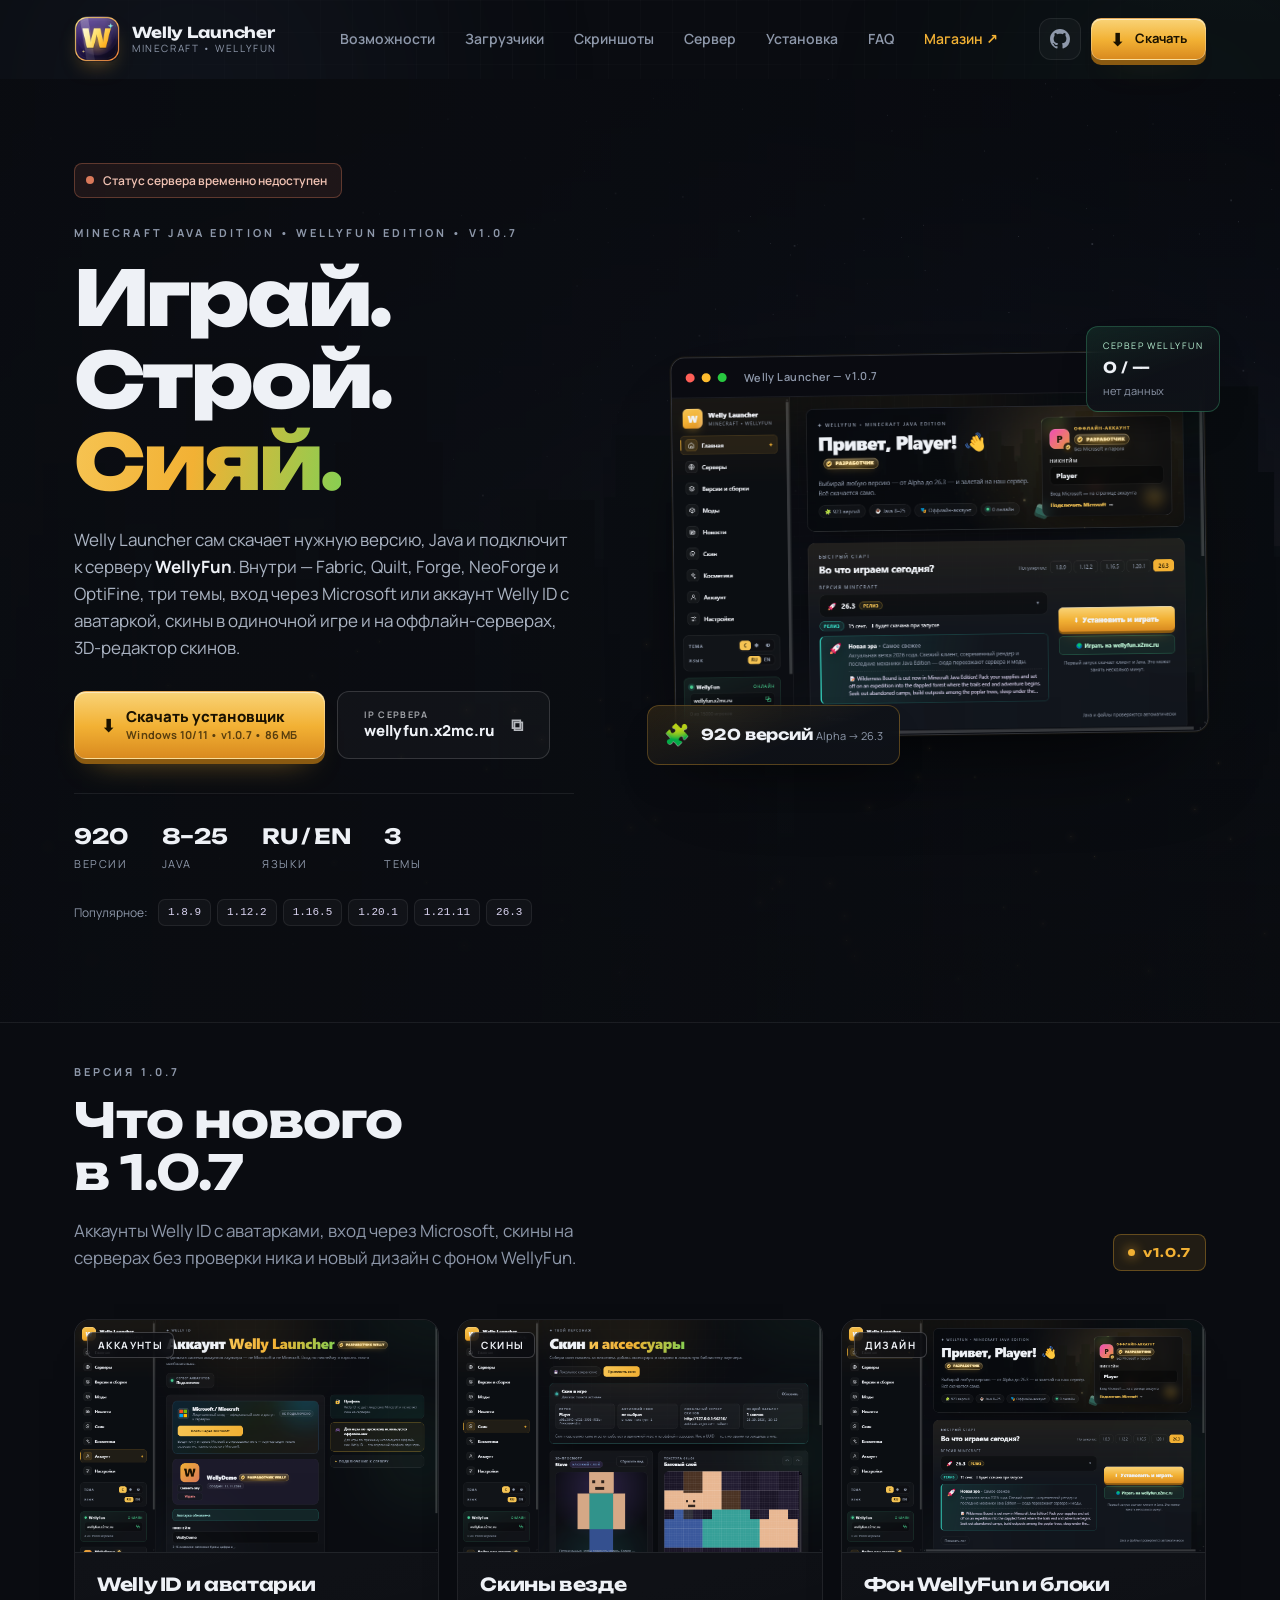
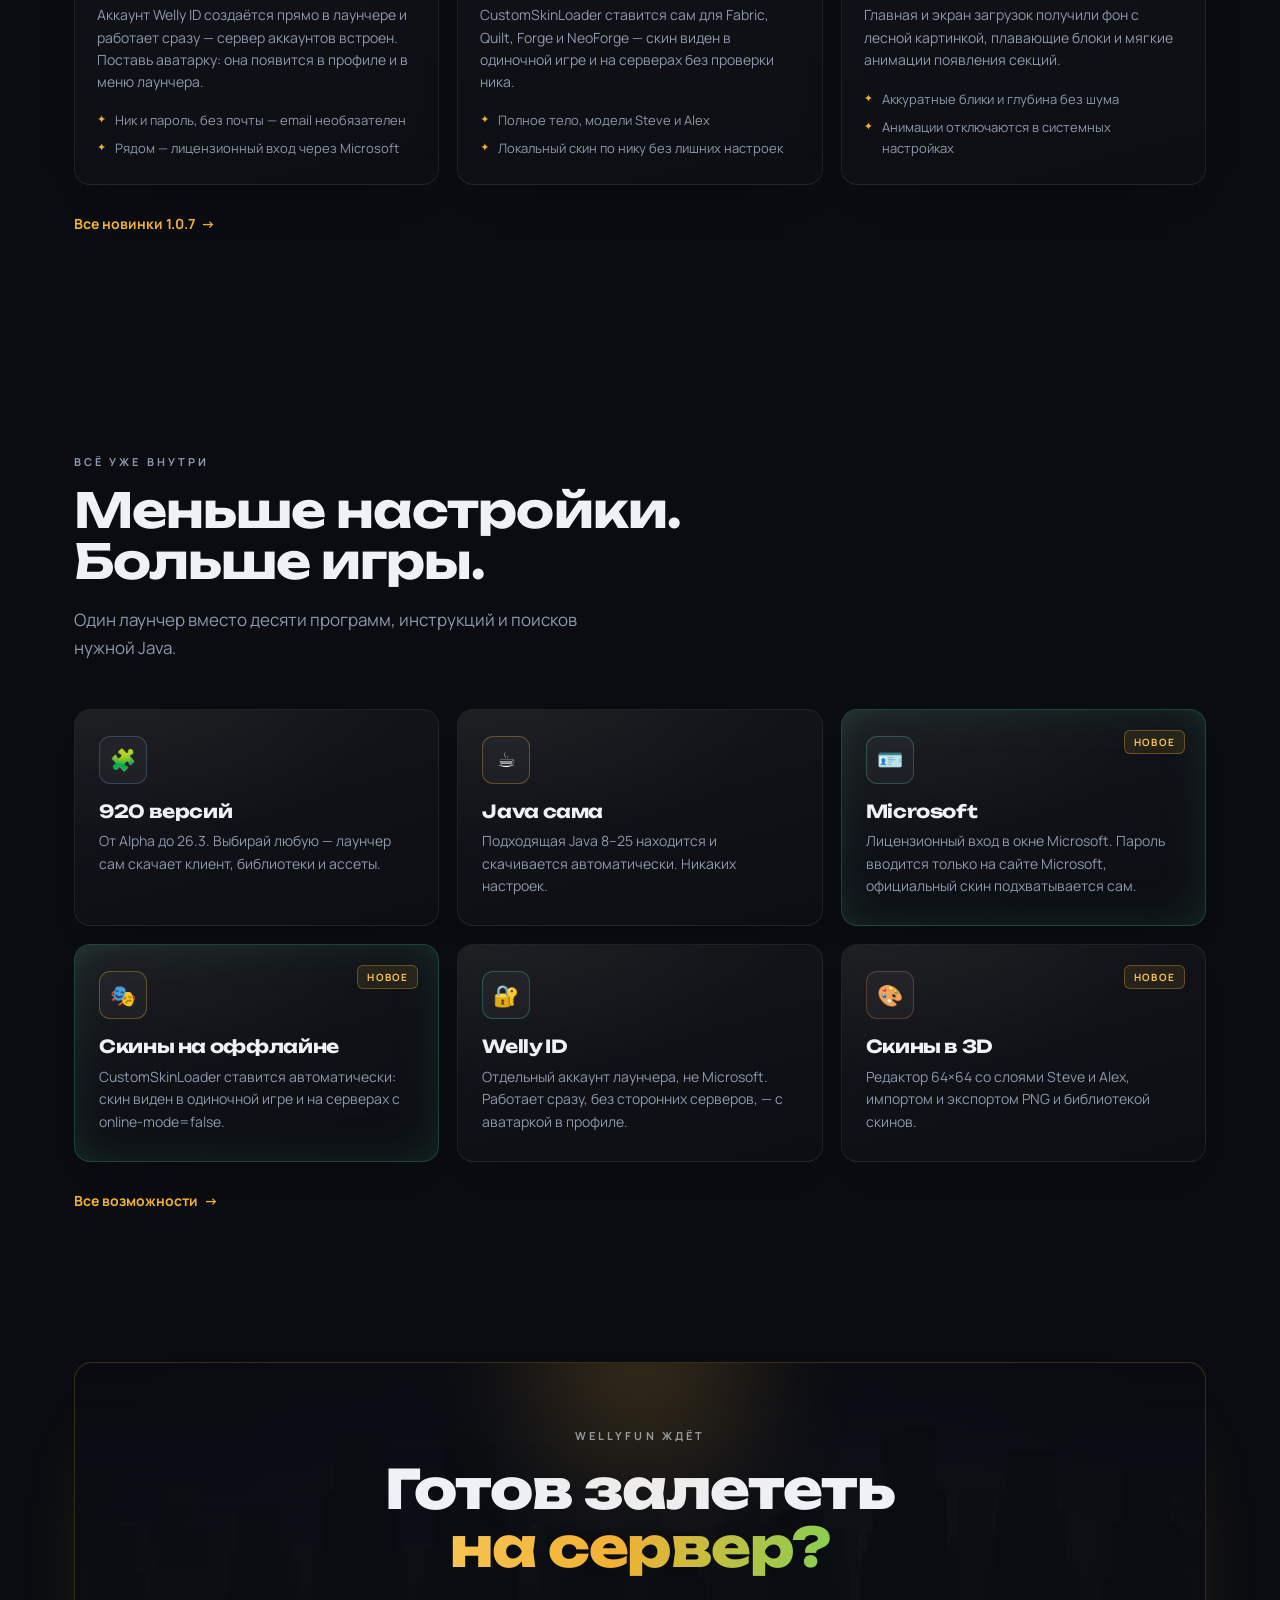
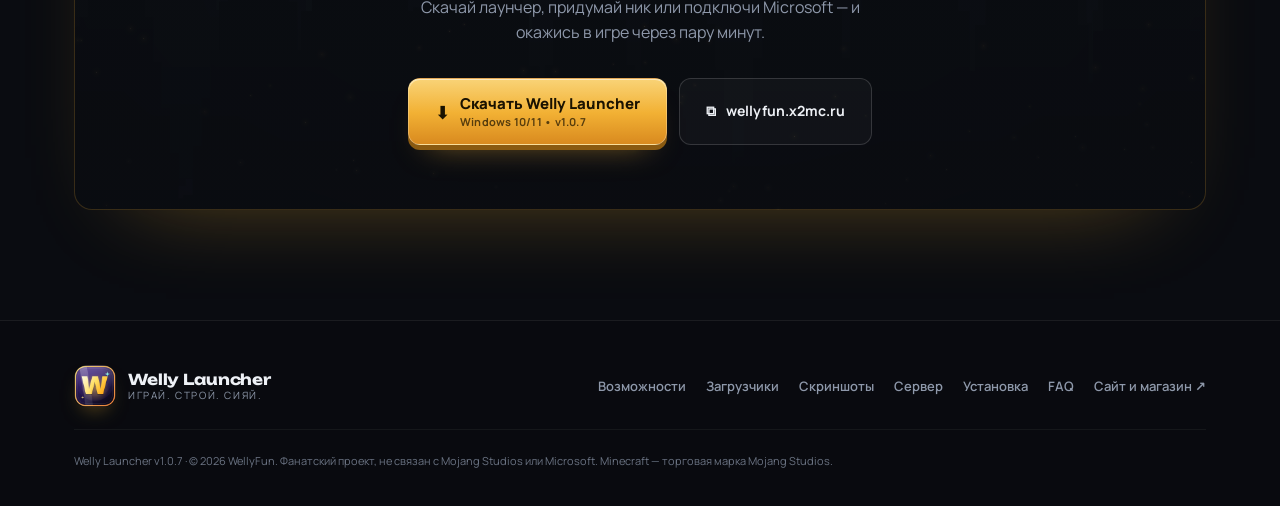
==== commit 597a8873: "Welly ID: embedded account server, profile avatars, accessories tab; rebuild 1.0.7 installer" ====
--- a/index.html
+++ b/index.html
@@ -133,7 +133,7 @@
             <p class="hero__lead">
               Welly Launcher сам скачает нужную версию, Java и подключит к серверу
               <strong>WellyFun</strong>. Внутри — Fabric, Quilt, Forge, NeoForge и OptiFine, три темы,
-              вход через Microsoft или Welly ID, скины в одиночной игре и на оффлайн-серверах,
+              вход через Microsoft или аккаунт Welly ID с аватаркой, скины в одиночной игре и на оффлайн-серверах,
               3D-редактор скинов.
             </p>
 
@@ -226,7 +226,8 @@
               <p class="eyebrow">Версия 1.0.7</p>
               <h2 class="section__title">Что нового<br />в 1.0.7</h2>
               <p class="section__lead">
-                Вход через Microsoft, скины на серверах без проверки ника и новый дизайн с фоном WellyFun.
+                Аккаунты Welly ID с аватарками, вход через Microsoft, скины на серверах
+                без проверки ника и новый дизайн с фоном WellyFun.
               </p>
             </div>
             <span class="version-badge">v1.0.7</span>
@@ -237,22 +238,23 @@
               <div class="new-card__media">
                 <img
                   src="assets/screenshots/account.png"
-                  alt="Вход через Microsoft на странице аккаунта Welly Launcher"
+                  alt="Профиль Welly ID с аватаркой на странице аккаунта Welly Launcher"
                   loading="lazy"
                   width="1224"
                   height="781"
                 />
-                <span class="new-card__badge">Microsoft</span>
+                <span class="new-card__badge">Аккаунты</span>
               </div>
               <div class="new-card__body">
-                <h3>Лицензионный вход</h3>
+                <h3>Welly ID и аватарки</h3>
                 <p>
-                  Подключи аккаунт Microsoft в окне входа: введи почту и пароль —
-                  и лаунчер получит официальный ник, UUID и скин.
+                  Аккаунт Welly ID создаётся прямо в лаунчере и работает сразу —
+                  сервер аккаунтов встроен. Поставь аватарку: она появится в профиле
+                  и в меню лаунчера.
                 </p>
                 <ul class="new-card__list">
-                  <li>Пароль вводится только на сайте Microsoft</li>
-                  <li>Токен хранится в защищённом хранилище Windows</li>
+                  <li>Ник и пароль, без почты — email необязателен</li>
+                  <li>Рядом — лицензионный вход через Microsoft</li>
                 </ul>
               </div>
             </article>
@@ -352,7 +354,7 @@
             <article class="card feature reveal">
               <span class="feature__icon feature__icon--cyan" aria-hidden="true">🔐</span>
               <h3>Welly ID</h3>
-              <p>Отдельный аккаунт лаунчера, не Microsoft. Нужен для профиля на сайте и восстановления пароля.</p>
+              <p>Отдельный аккаунт лаунчера, не Microsoft. Работает сразу, без сторонних серверов, — с аватаркой в профиле.</p>
             </article>
 
             <article class="card feature reveal">
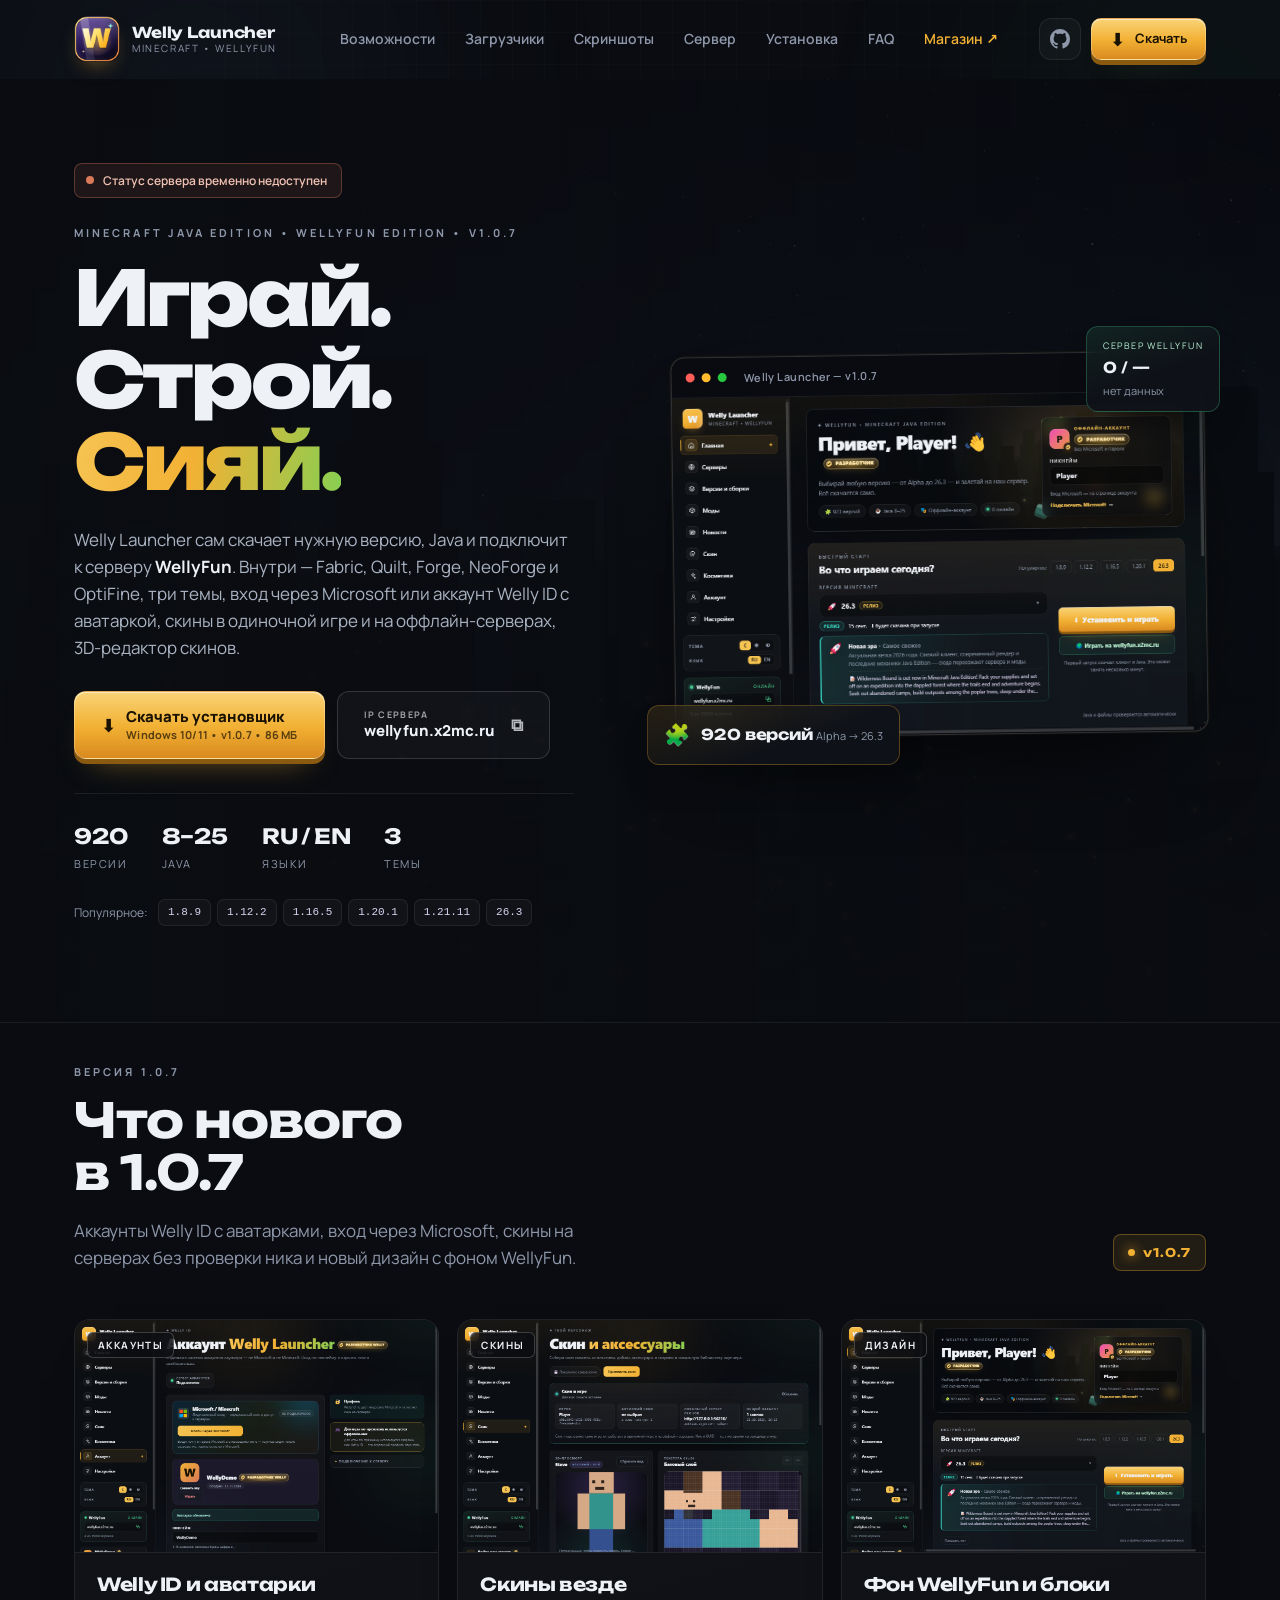
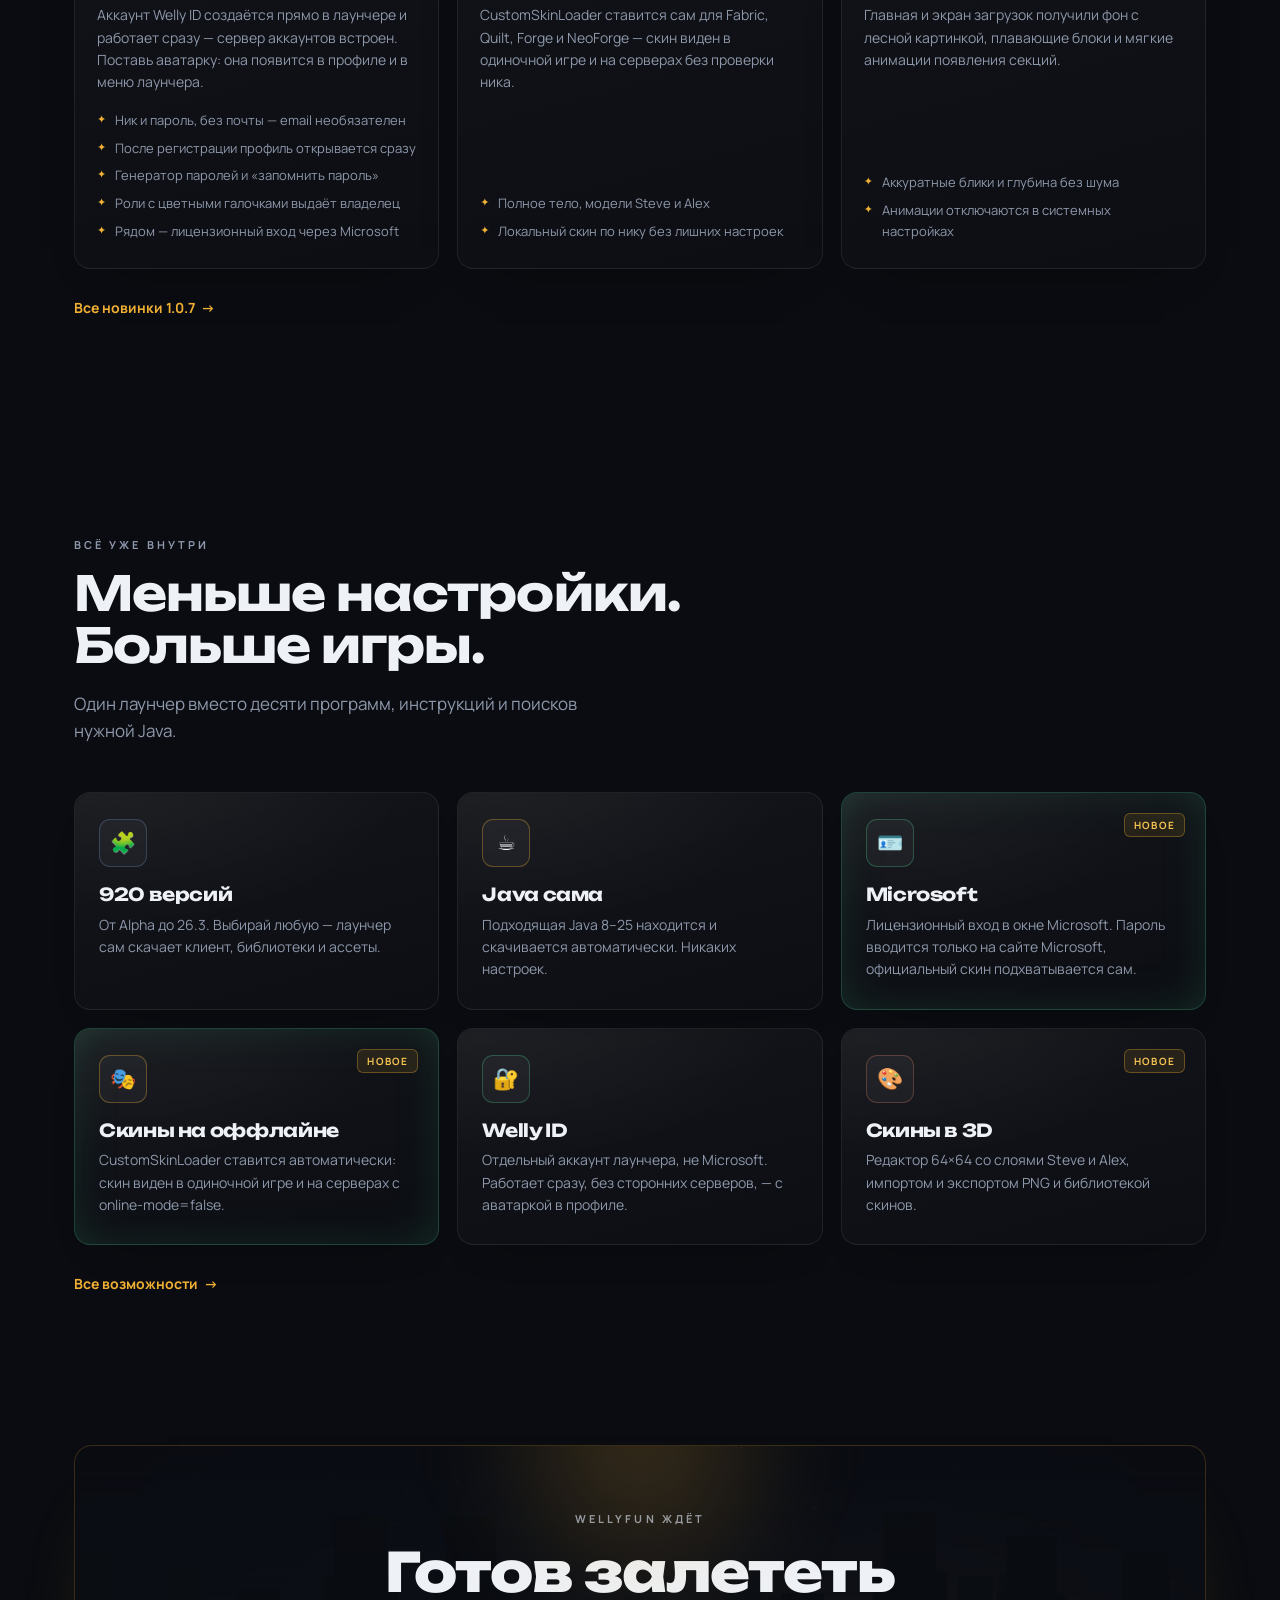
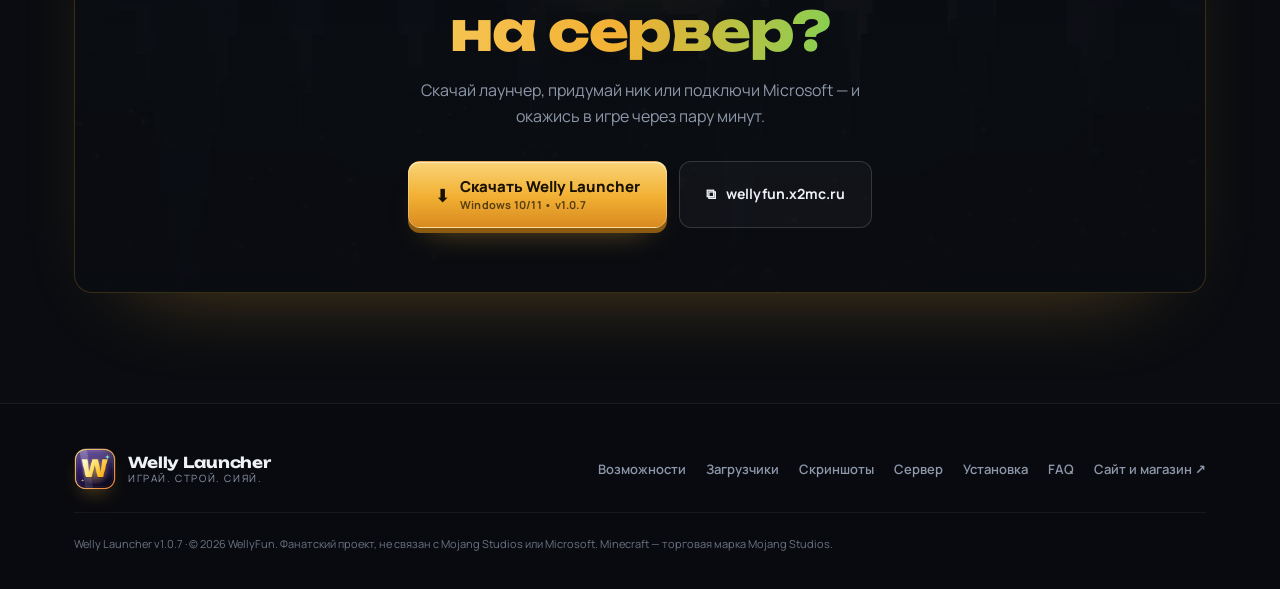
==== commit efa9cbbb: "Welly ID: auto sign-in after registration, password generator and saved passwords, owner-managed rol" ====
--- a/index.html
+++ b/index.html
@@ -254,6 +254,9 @@
                 </p>
                 <ul class="new-card__list">
                   <li>Ник и пароль, без почты — email необязателен</li>
+                  <li>После регистрации профиль открывается сразу</li>
+                  <li>Генератор паролей и «запомнить пароль»</li>
+                  <li>Роли с цветными галочками выдаёт владелец</li>
                   <li>Рядом — лицензионный вход через Microsoft</li>
                 </ul>
               </div>
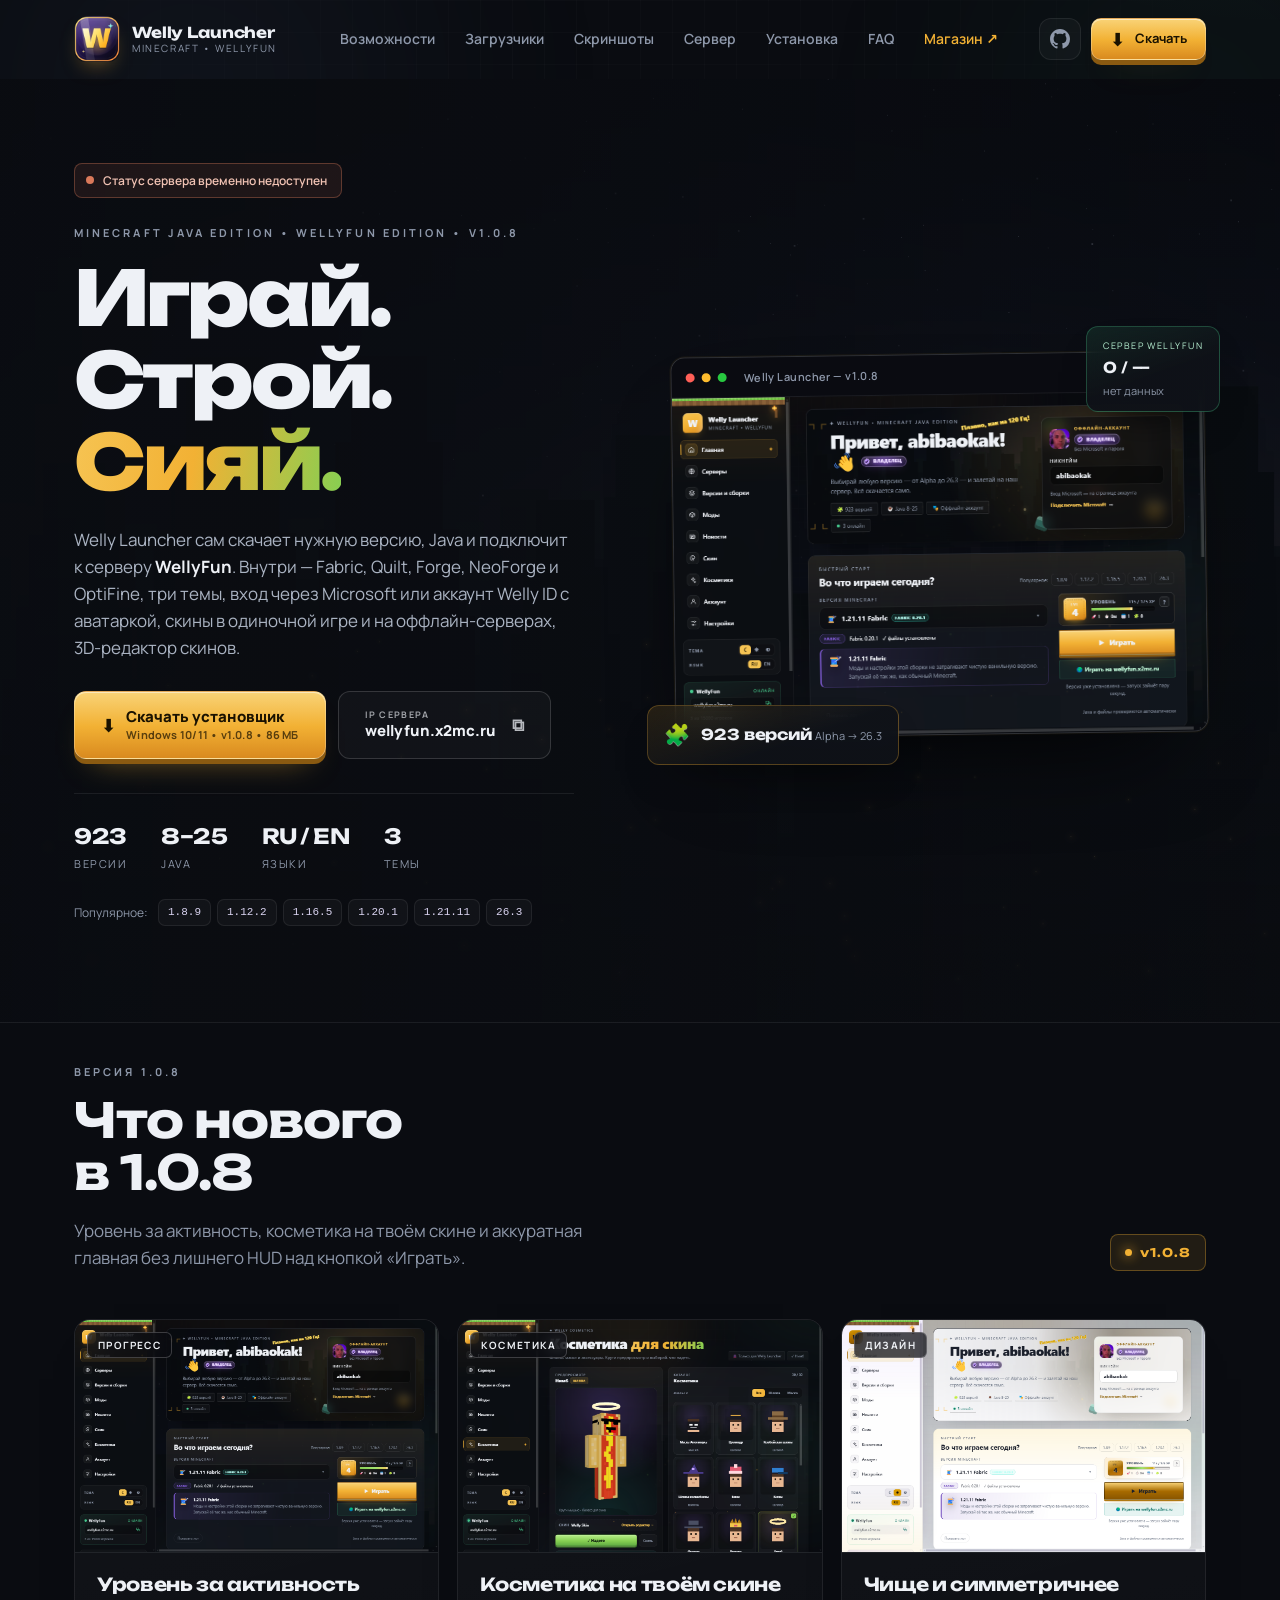
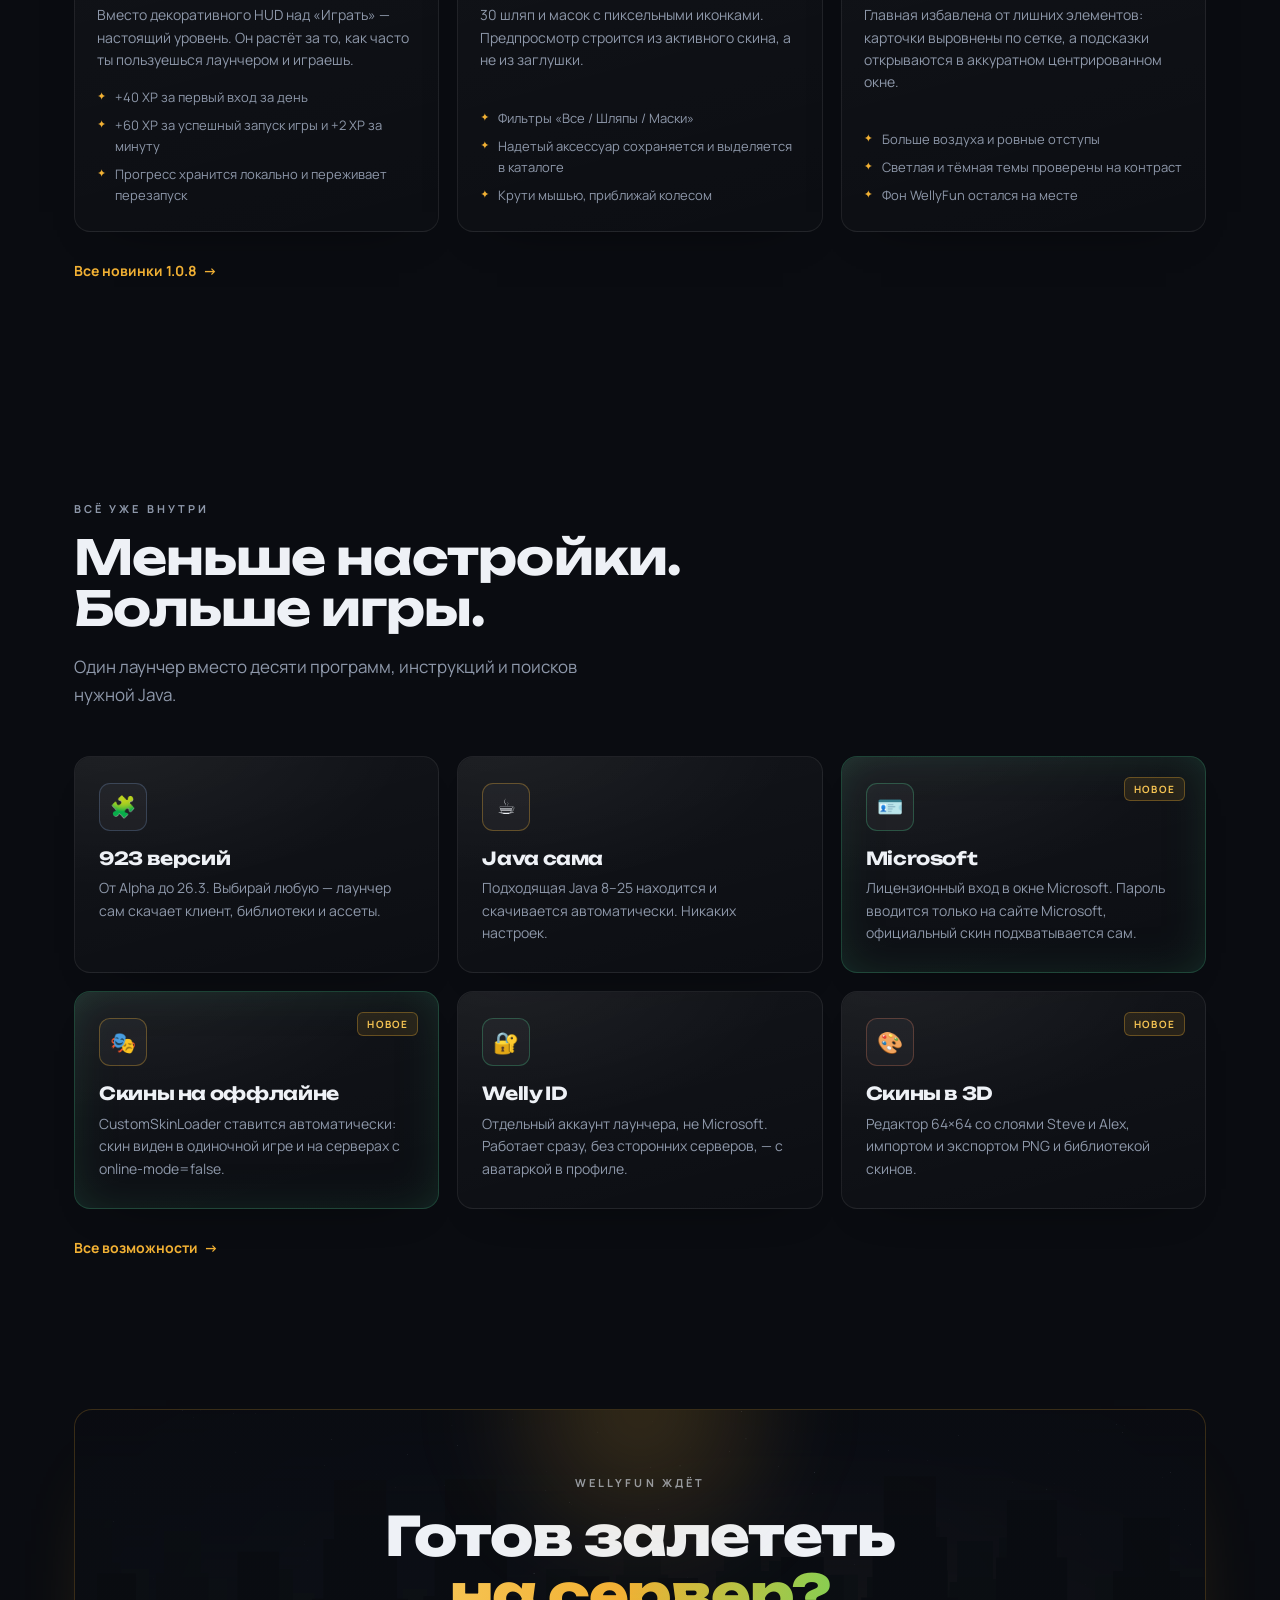
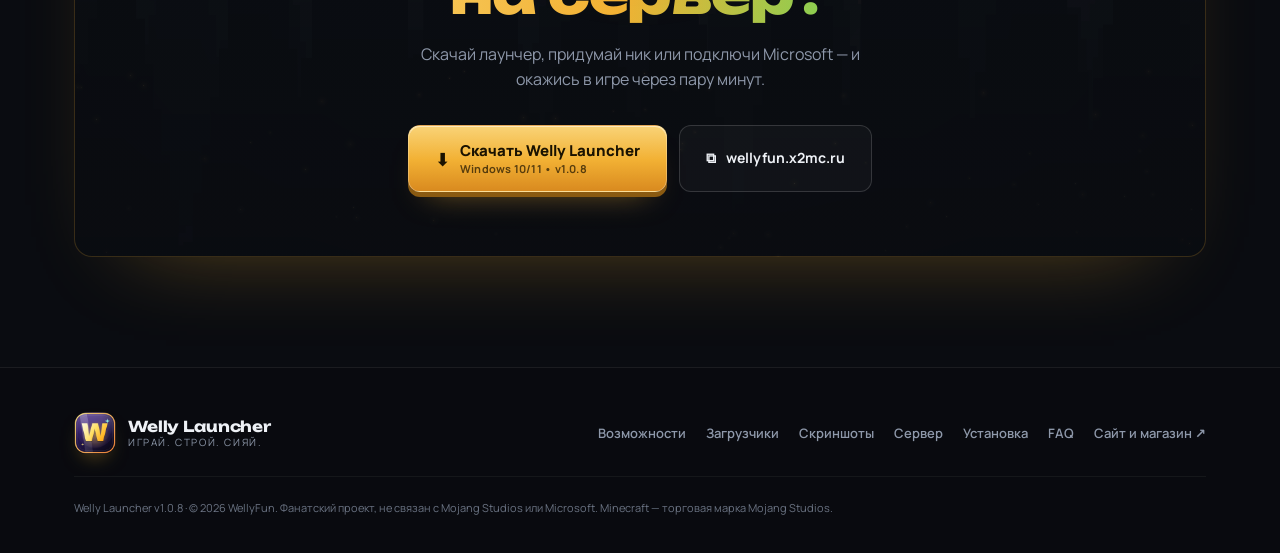
==== commit ea7ed3b5: "Release 1.0.8: activity level, cosmetics on real skin, refreshed screenshots and site copy" ====
--- a/index.html
+++ b/index.html
@@ -3,10 +3,10 @@
   <head>
     <meta charset="utf-8" />
     <meta name="viewport" content="width=device-width, initial-scale=1" />
-    <title>Welly Launcher 1.0.7 — лаунчер Minecraft для WellyFun</title>
+    <title>Welly Launcher 1.0.8 — лаунчер Minecraft для WellyFun</title>
     <meta
       name="description"
-      content="Welly Launcher 1.0.7 — бесплатный лаунчер Minecraft Java Edition для сервера WellyFun. 920 версий, Fabric, Quilt, Forge, NeoForge и OptiFine в один клик, автоматическая Java, вход через Microsoft, скины на оффлайн-серверах, темы, RU/EN, 3D-редактор скинов и Welly ID."
+      content="Welly Launcher 1.0.8 — бесплатный лаунчер Minecraft Java Edition для сервера WellyFun. 923 версий, Fabric, Quilt, Forge, NeoForge и OptiFine в один клик, автоматическая Java, вход через Microsoft, скины на оффлайн-серверах, уровень за активность, косметика на реальном скине, темы, RU/EN, 3D-редактор скинов и Welly ID."
     />
     <meta name="theme-color" content="#08070f" />
     <meta name="color-scheme" content="dark" />
@@ -14,10 +14,10 @@
 
     <meta property="og:type" content="website" />
     <meta property="og:url" content="https://abibaokak.github.io/welly-launcher/" />
-    <meta property="og:title" content="Welly Launcher 1.0.7 — Играй. Строй. Сияй." />
+    <meta property="og:title" content="Welly Launcher 1.0.8 — Играй. Строй. Сияй." />
     <meta
       property="og:description"
-      content="Лаунчер Minecraft для WellyFun: 920 версий, Fabric/Forge/OptiFine, авто-Java, вход через Microsoft, скины на оффлайн-серверах, три темы, RU/EN, 3D-редактор скинов и Welly ID."
+      content="Лаунчер Minecraft для WellyFun: 923 версий, Fabric/Forge/OptiFine, авто-Java, вход через Microsoft, скины на оффлайн-серверах, уровень за активность, косметика на реальном скине, три темы, RU/EN, 3D-редактор скинов и Welly ID."
     />
     <meta property="og:image" content="https://abibaokak.github.io/welly-launcher/assets/screenshots/home.png" />
     <meta property="og:locale" content="ru_RU" />
@@ -43,8 +43,8 @@
         "name": "Welly Launcher",
         "operatingSystem": "Windows 10, Windows 11",
         "applicationCategory": "GameApplication",
-        "softwareVersion": "1.0.7",
-        "description": "Лаунчер Minecraft Java Edition для сервера WellyFun: 920 версий, Fabric/Forge/OptiFine, автоматическая Java, вход через Microsoft, скины на оффлайн-серверах, темы, редактор скинов и аккаунт Welly ID.",
+        "softwareVersion": "1.0.8",
+        "description": "Лаунчер Minecraft Java Edition для сервера WellyFun: 923 версий, Fabric/Forge/OptiFine, автоматическая Java, вход через Microsoft, скины на оффлайн-серверах, уровень за активность, косметика на реальном скине, темы, редактор скинов и аккаунт Welly ID.",
         "offers": { "@type": "Offer", "price": "0", "priceCurrency": "RUB" },
         "inLanguage": "ru"
       }
@@ -123,7 +123,7 @@
               <span data-status-text>Проверяем сервер…</span>
             </span>
 
-            <p class="eyebrow">Minecraft Java Edition • WellyFun Edition • v1.0.7</p>
+            <p class="eyebrow">Minecraft Java Edition • WellyFun Edition • v1.0.8</p>
 
             <h1 class="hero__title">
               Играй. Строй.<br />
@@ -142,7 +142,7 @@
                 <span class="btn__icon" aria-hidden="true">⬇</span>
                 <span class="btn__stack">
                   <strong>Скачать установщик</strong>
-                  <small>Windows 10/11 • v1.0.7 • 86 МБ</small>
+                  <small>Windows 10/11 • v1.0.8 • 86 МБ</small>
                 </span>
               </a>
               <button class="btn btn--ghost btn--lg copy-ip" data-ip="wellyfun.x2mc.ru" type="button">
@@ -157,7 +157,7 @@
             <dl class="hero__stats">
               <div class="hero__stat">
                 <dt>Версии</dt>
-                <dd>920</dd>
+                <dd>923</dd>
               </div>
               <div class="hero__stat">
                 <dt>Java</dt>
@@ -190,7 +190,7 @@
                 <span class="mockup__dot mockup__dot--red"></span>
                 <span class="mockup__dot mockup__dot--yellow"></span>
                 <span class="mockup__dot mockup__dot--green"></span>
-                <span class="mockup__title">Welly Launcher — v1.0.7</span>
+                <span class="mockup__title">Welly Launcher — v1.0.8</span>
               </div>
               <img
                 class="mockup__img"
@@ -211,7 +211,7 @@
             <div class="float-card float-card--versions">
               <span class="float-card__emoji" aria-hidden="true">🧩</span>
               <div>
-                <span class="float-card__value">920 версий</span>
+                <span class="float-card__value">923 версий</span>
                 <span class="float-card__hint">Alpha → 26.3</span>
               </div>
             </div>
@@ -223,41 +223,38 @@
         <div class="container">
           <div class="section__head section__head--row reveal">
             <div>
-              <p class="eyebrow">Версия 1.0.7</p>
-              <h2 class="section__title">Что нового<br />в 1.0.7</h2>
+              <p class="eyebrow">Версия 1.0.8</p>
+              <h2 class="section__title">Что нового<br />в 1.0.8</h2>
               <p class="section__lead">
-                Аккаунты Welly ID с аватарками, вход через Microsoft, скины на серверах
-                без проверки ника и новый дизайн с фоном WellyFun.
+                Уровень за активность, косметика на твоём скине и аккуратная главная
+                без лишнего HUD над кнопкой «Играть».
               </p>
             </div>
-            <span class="version-badge">v1.0.7</span>
+            <span class="version-badge">v1.0.8</span>
           </div>
 
           <div class="new-grid">
             <article class="card new-card reveal">
               <div class="new-card__media">
                 <img
-                  src="assets/screenshots/account.png"
-                  alt="Профиль Welly ID с аватаркой на странице аккаунта Welly Launcher"
+                  src="assets/screenshots/home.png"
+                  alt="Главная страница Welly Launcher с карточкой уровня и полосой XP"
                   loading="lazy"
                   width="1224"
                   height="781"
                 />
-                <span class="new-card__badge">Аккаунты</span>
+                <span class="new-card__badge">Прогресс</span>
               </div>
               <div class="new-card__body">
-                <h3>Welly ID и аватарки</h3>
+                <h3>Уровень за активность</h3>
                 <p>
-                  Аккаунт Welly ID создаётся прямо в лаунчере и работает сразу —
-                  сервер аккаунтов встроен. Поставь аватарку: она появится в профиле
-                  и в меню лаунчера.
+                  Вместо декоративного HUD над «Играть» — настоящий уровень. Он растёт
+                  за то, как часто ты пользуешься лаунчером и играешь.
                 </p>
                 <ul class="new-card__list">
-                  <li>Ник и пароль, без почты — email необязателен</li>
-                  <li>После регистрации профиль открывается сразу</li>
-                  <li>Генератор паролей и «запомнить пароль»</li>
-                  <li>Роли с цветными галочками выдаёт владелец</li>
-                  <li>Рядом — лицензионный вход через Microsoft</li>
+                  <li>+40 XP за первый вход за день</li>
+                  <li>+60 XP за успешный запуск игры и +2 XP за минуту</li>
+                  <li>Прогресс хранится локально и переживает перезапуск</li>
                 </ul>
               </div>
             </article>
@@ -265,23 +262,24 @@
             <article class="card new-card reveal">
               <div class="new-card__media">
                 <img
-                  src="assets/screenshots/skin.png"
-                  alt="Скин работает в одиночной игре и на серверах с online-mode=false"
+                  src="assets/screenshots/accessories.png"
+                  alt="Косметика в Welly Launcher: шляпы и маски с 3D-предпросмотром на реальном скине"
                   loading="lazy"
                   width="1224"
                   height="781"
                 />
-                <span class="new-card__badge">Скины</span>
+                <span class="new-card__badge">Косметика</span>
               </div>
               <div class="new-card__body">
-                <h3>Скины везде</h3>
+                <h3>Косметика на твоём скине</h3>
                 <p>
-                  CustomSkinLoader ставится сам для Fabric, Quilt, Forge и NeoForge —
-                  скин виден в одиночной игре и на серверах без проверки ника.
+                  30 шляп и масок с пиксельными иконками. Предпросмотр строится из
+                  активного скина, а не из заглушки.
                 </p>
                 <ul class="new-card__list">
-                  <li>Полное тело, модели Steve и Alex</li>
-                  <li>Локальный скин по нику без лишних настроек</li>
+                  <li>Фильтры «Все / Шляпы / Маски»</li>
+                  <li>Надетый аксессуар сохраняется и выделяется в каталоге</li>
+                  <li>Крути мышью, приближай колесом</li>
                 </ul>
               </div>
             </article>
@@ -289,8 +287,8 @@
             <article class="card new-card reveal">
               <div class="new-card__media">
                 <img
-                  src="assets/screenshots/home.png"
-                  alt="Новый дизайн главной страницы Welly Launcher с фоном WellyFun"
+                  src="assets/screenshots/home-light.png"
+                  alt="Аккуратная главная Welly Launcher в светлой теме"
                   loading="lazy"
                   width="1224"
                   height="781"
@@ -298,21 +296,22 @@
                 <span class="new-card__badge">Дизайн</span>
               </div>
               <div class="new-card__body">
-                <h3>Фон WellyFun и блоки</h3>
+                <h3>Чище и симметричнее</h3>
                 <p>
-                  Главная и экран загрузок получили фон с лесной картинкой, плавающие
-                  блоки и мягкие анимации появления секций.
+                  Главная избавлена от лишних элементов: карточки выровнены по сетке,
+                  а подсказки открываются в аккуратном центрированном окне.
                 </p>
                 <ul class="new-card__list">
-                  <li>Аккуратные блики и глубина без шума</li>
-                  <li>Анимации отключаются в системных настройках</li>
+                  <li>Больше воздуха и ровные отступы</li>
+                  <li>Светлая и тёмная темы проверены на контраст</li>
+                  <li>Фон WellyFun остался на месте</li>
                 </ul>
               </div>
             </article>
           </div>
 
           <p class="section__more">
-            <a class="link-arrow" href="features.html#new">Все новинки 1.0.7 <span aria-hidden="true">→</span></a>
+            <a class="link-arrow" href="features.html#new">Все новинки 1.0.8 <span aria-hidden="true">→</span></a>
           </p>
         </div>
       </section>
@@ -330,7 +329,7 @@
           <div class="features">
             <article class="card feature reveal">
               <span class="feature__icon feature__icon--violet" aria-hidden="true">🧩</span>
-              <h3>920 версий</h3>
+              <h3>923 версий</h3>
               <p>От Alpha до 26.3. Выбирай любую — лаунчер сам скачает клиент, библиотеки и ассеты.</p>
             </article>
 
@@ -386,7 +385,7 @@
                 <span class="btn__icon" aria-hidden="true">⬇</span>
                 <span class="btn__stack">
                   <strong>Скачать Welly Launcher</strong>
-                  <small>Windows 10/11 • v1.0.7</small>
+                  <small>Windows 10/11 • v1.0.8</small>
                 </span>
               </a>
               <button class="btn btn--ghost btn--lg copy-ip" data-ip="wellyfun.x2mc.ru" type="button">
@@ -419,7 +418,7 @@
         </nav>
 
         <p class="footer__legal">
-          Welly Launcher v1.0.7 · © <span id="year">2026</span> WellyFun. Фанатский проект,
+          Welly Launcher v1.0.8 · © <span id="year">2026</span> WellyFun. Фанатский проект,
           не связан с Mojang Studios или Microsoft. Minecraft — торговая марка Mojang Studios.
         </p>
       </div>
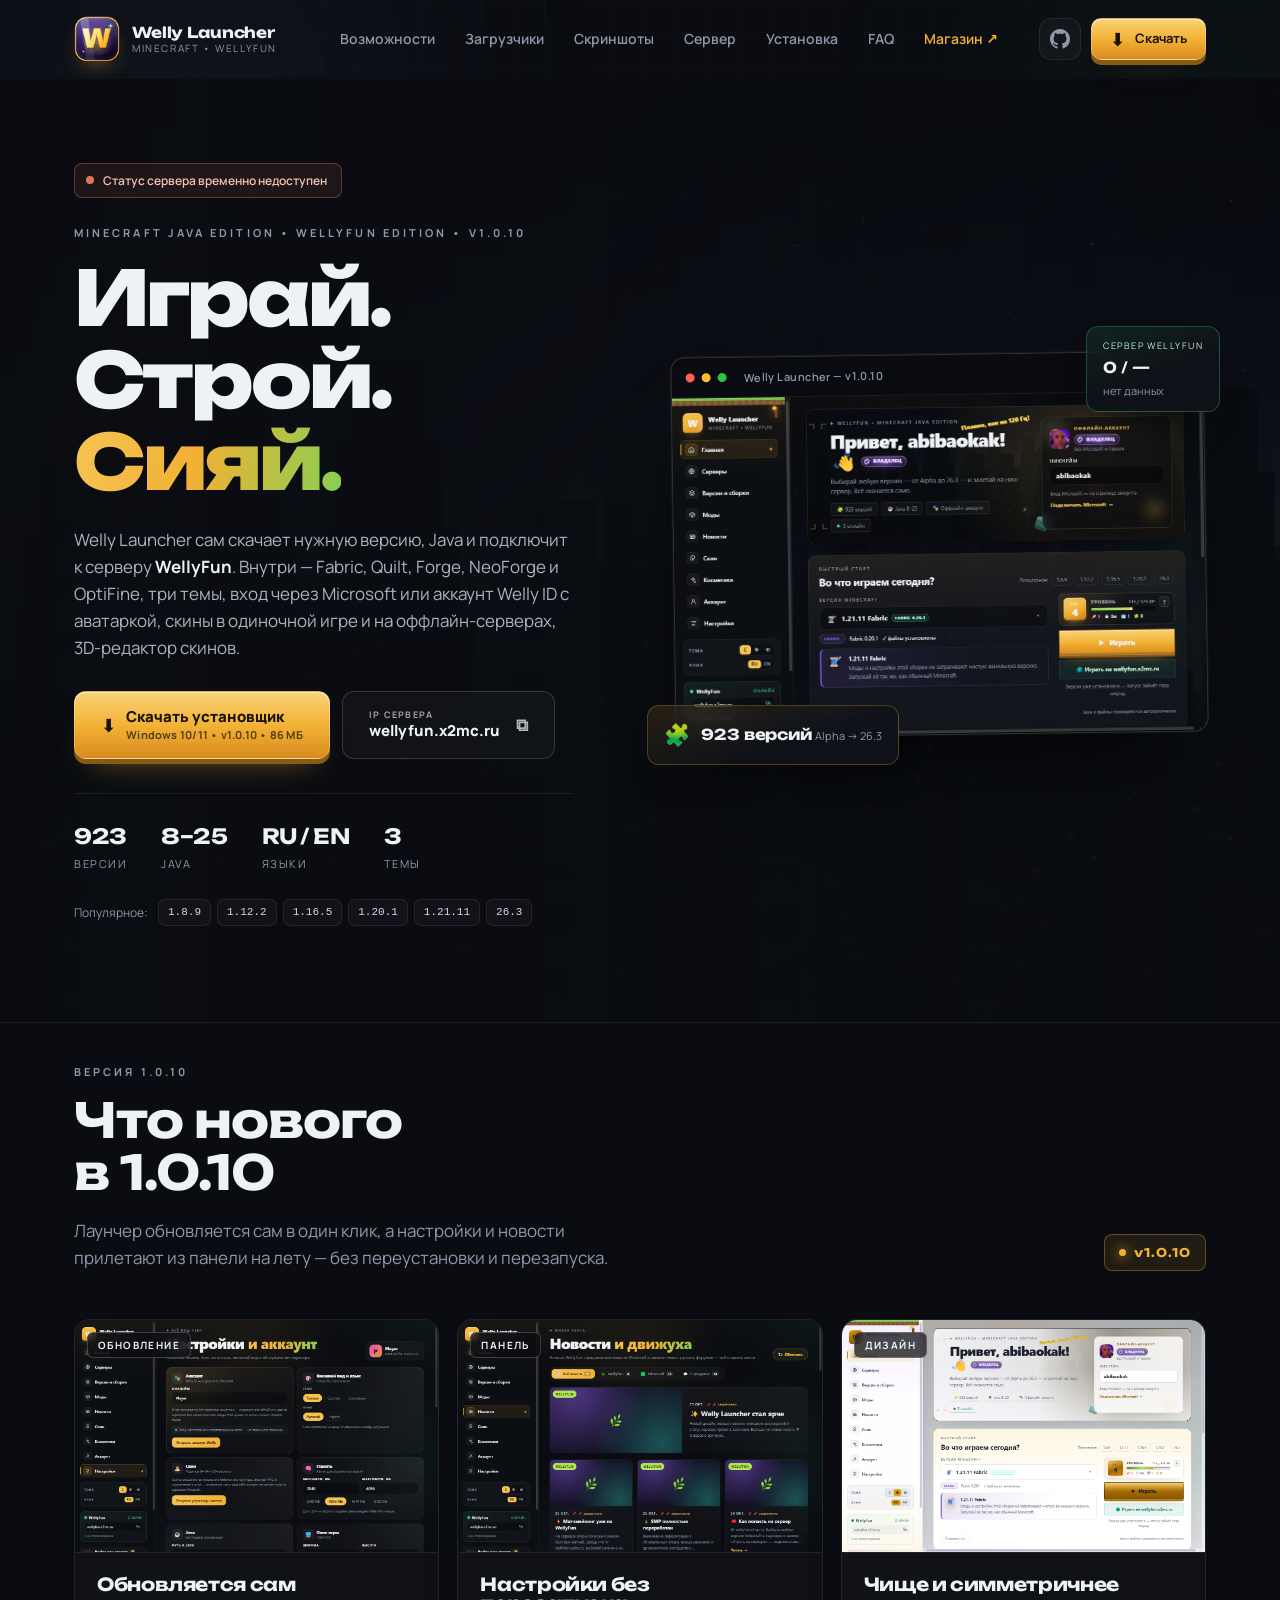
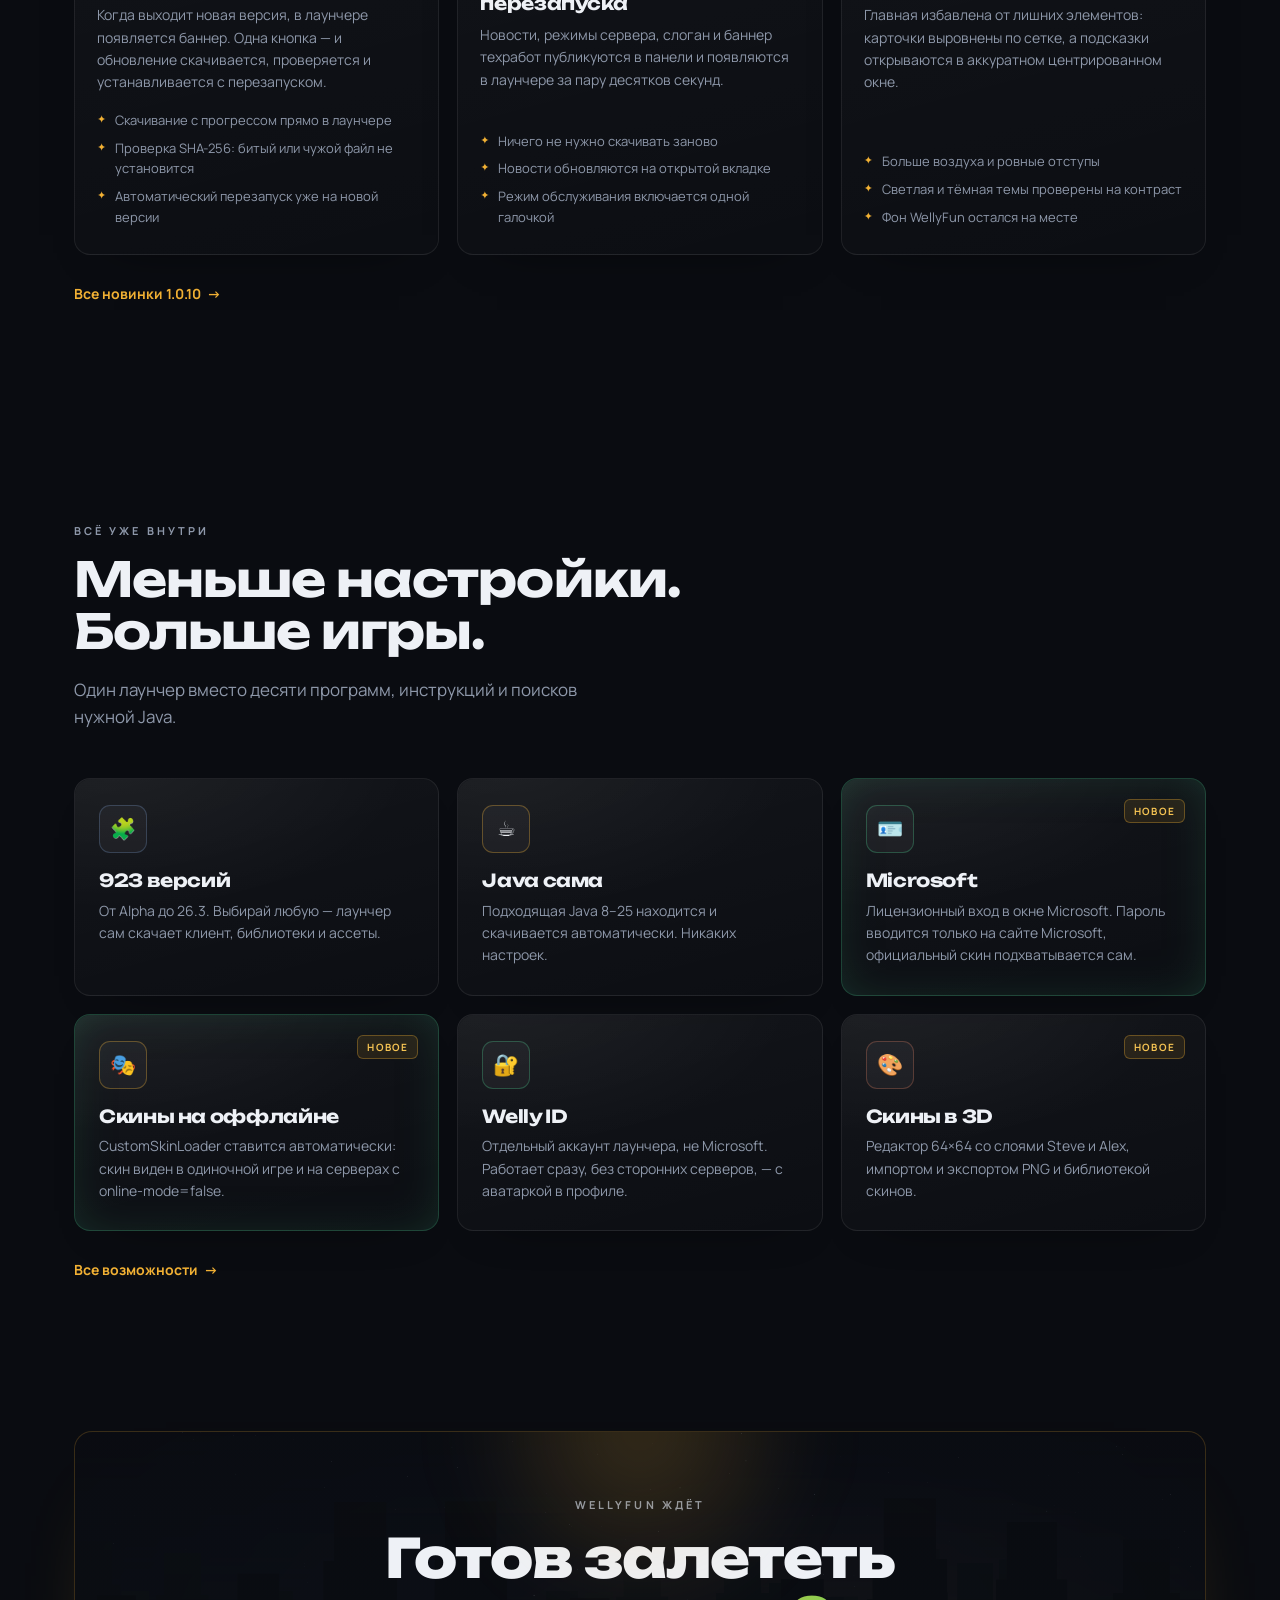
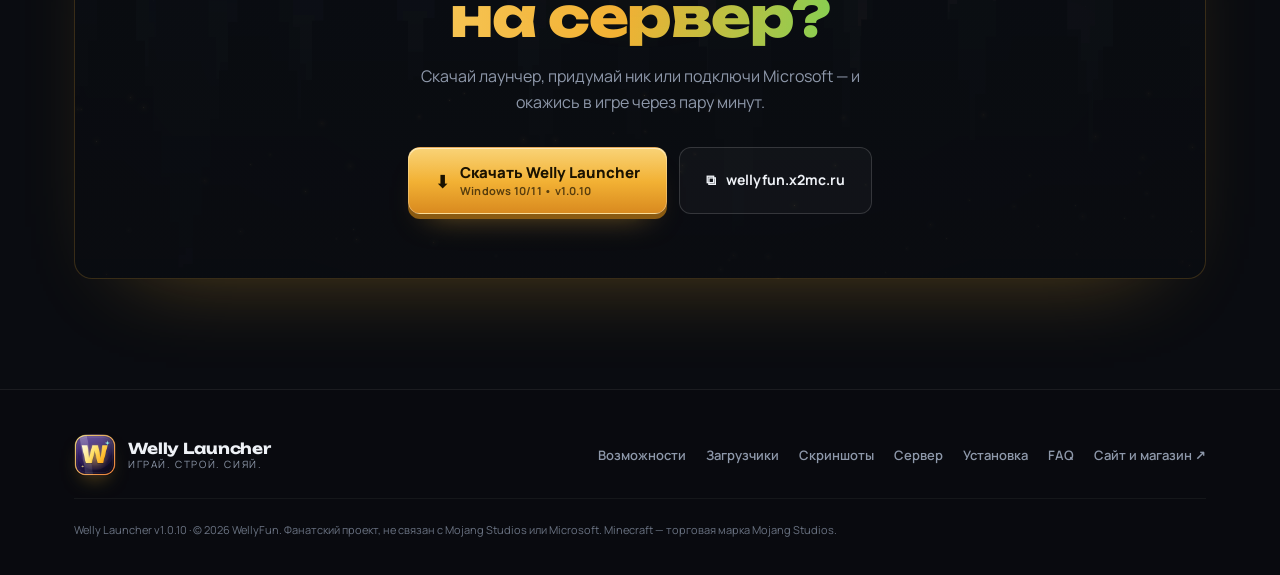
==== commit eabb60d6: "Release 1.0.10: auto-update in one click, live config from admin panel, static Pages admin" ====
--- a/index.html
+++ b/index.html
@@ -3,10 +3,10 @@
   <head>
     <meta charset="utf-8" />
     <meta name="viewport" content="width=device-width, initial-scale=1" />
-    <title>Welly Launcher 1.0.8 — лаунчер Minecraft для WellyFun</title>
+    <title>Welly Launcher 1.0.10 — лаунчер Minecraft для WellyFun</title>
     <meta
       name="description"
-      content="Welly Launcher 1.0.8 — бесплатный лаунчер Minecraft Java Edition для сервера WellyFun. 923 версий, Fabric, Quilt, Forge, NeoForge и OptiFine в один клик, автоматическая Java, вход через Microsoft, скины на оффлайн-серверах, уровень за активность, косметика на реальном скине, темы, RU/EN, 3D-редактор скинов и Welly ID."
+      content="Welly Launcher 1.0.10 — бесплатный лаунчер Minecraft Java Edition для сервера WellyFun. 923 версий, Fabric, Quilt, Forge, NeoForge и OptiFine в один клик, автоматическая Java, вход через Microsoft, скины на оффлайн-серверах, уровень за активность, косметика на реальном скине, темы, RU/EN, 3D-редактор скинов и Welly ID."
     />
     <meta name="theme-color" content="#08070f" />
     <meta name="color-scheme" content="dark" />
@@ -14,7 +14,7 @@
 
     <meta property="og:type" content="website" />
     <meta property="og:url" content="https://abibaokak.github.io/welly-launcher/" />
-    <meta property="og:title" content="Welly Launcher 1.0.8 — Играй. Строй. Сияй." />
+    <meta property="og:title" content="Welly Launcher 1.0.10 — Играй. Строй. Сияй." />
     <meta
       property="og:description"
       content="Лаунчер Minecraft для WellyFun: 923 версий, Fabric/Forge/OptiFine, авто-Java, вход через Microsoft, скины на оффлайн-серверах, уровень за активность, косметика на реальном скине, три темы, RU/EN, 3D-редактор скинов и Welly ID."
@@ -43,7 +43,7 @@
         "name": "Welly Launcher",
         "operatingSystem": "Windows 10, Windows 11",
         "applicationCategory": "GameApplication",
-        "softwareVersion": "1.0.8",
+        "softwareVersion": "1.0.10",
         "description": "Лаунчер Minecraft Java Edition для сервера WellyFun: 923 версий, Fabric/Forge/OptiFine, автоматическая Java, вход через Microsoft, скины на оффлайн-серверах, уровень за активность, косметика на реальном скине, темы, редактор скинов и аккаунт Welly ID.",
         "offers": { "@type": "Offer", "price": "0", "priceCurrency": "RUB" },
         "inLanguage": "ru"
@@ -123,7 +123,7 @@
               <span data-status-text>Проверяем сервер…</span>
             </span>
 
-            <p class="eyebrow">Minecraft Java Edition • WellyFun Edition • v1.0.8</p>
+            <p class="eyebrow">Minecraft Java Edition • WellyFun Edition • v1.0.10</p>
 
             <h1 class="hero__title">
               Играй. Строй.<br />
@@ -142,7 +142,7 @@
                 <span class="btn__icon" aria-hidden="true">⬇</span>
                 <span class="btn__stack">
                   <strong>Скачать установщик</strong>
-                  <small>Windows 10/11 • v1.0.8 • 86 МБ</small>
+                  <small>Windows 10/11 • v1.0.10 • 86 МБ</small>
                 </span>
               </a>
               <button class="btn btn--ghost btn--lg copy-ip" data-ip="wellyfun.x2mc.ru" type="button">
@@ -190,7 +190,7 @@
                 <span class="mockup__dot mockup__dot--red"></span>
                 <span class="mockup__dot mockup__dot--yellow"></span>
                 <span class="mockup__dot mockup__dot--green"></span>
-                <span class="mockup__title">Welly Launcher — v1.0.8</span>
+                <span class="mockup__title">Welly Launcher — v1.0.10</span>
               </div>
               <img
                 class="mockup__img"
@@ -223,38 +223,38 @@
         <div class="container">
           <div class="section__head section__head--row reveal">
             <div>
-              <p class="eyebrow">Версия 1.0.8</p>
-              <h2 class="section__title">Что нового<br />в 1.0.8</h2>
+              <p class="eyebrow">Версия 1.0.10</p>
+              <h2 class="section__title">Что нового<br />в 1.0.10</h2>
               <p class="section__lead">
-                Уровень за активность, косметика на твоём скине и аккуратная главная
-                без лишнего HUD над кнопкой «Играть».
+                Лаунчер обновляется сам в один клик, а настройки и новости прилетают
+                из панели на лету — без переустановки и перезапуска.
               </p>
             </div>
-            <span class="version-badge">v1.0.8</span>
+            <span class="version-badge">v1.0.10</span>
           </div>
 
           <div class="new-grid">
             <article class="card new-card reveal">
               <div class="new-card__media">
                 <img
-                  src="assets/screenshots/home.png"
-                  alt="Главная страница Welly Launcher с карточкой уровня и полосой XP"
+                  src="assets/screenshots/settings.png"
+                  alt="Настройки Welly Launcher с проверкой обновлений"
                   loading="lazy"
                   width="1224"
                   height="781"
                 />
-                <span class="new-card__badge">Прогресс</span>
+                <span class="new-card__badge">Обновление</span>
               </div>
               <div class="new-card__body">
-                <h3>Уровень за активность</h3>
+                <h3>Обновляется сам</h3>
                 <p>
-                  Вместо декоративного HUD над «Играть» — настоящий уровень. Он растёт
-                  за то, как часто ты пользуешься лаунчером и играешь.
+                  Когда выходит новая версия, в лаунчере появляется баннер. Одна кнопка —
+                  и обновление скачивается, проверяется и устанавливается с перезапуском.
                 </p>
                 <ul class="new-card__list">
-                  <li>+40 XP за первый вход за день</li>
-                  <li>+60 XP за успешный запуск игры и +2 XP за минуту</li>
-                  <li>Прогресс хранится локально и переживает перезапуск</li>
+                  <li>Скачивание с прогрессом прямо в лаунчере</li>
+                  <li>Проверка SHA-256: битый или чужой файл не установится</li>
+                  <li>Автоматический перезапуск уже на новой версии</li>
                 </ul>
               </div>
             </article>
@@ -262,24 +262,24 @@
             <article class="card new-card reveal">
               <div class="new-card__media">
                 <img
-                  src="assets/screenshots/accessories.png"
-                  alt="Косметика в Welly Launcher: шляпы и маски с 3D-предпросмотром на реальном скине"
+                  src="assets/screenshots/news.png"
+                  alt="Новости Welly Launcher, которые обновляются из панели без перезапуска"
                   loading="lazy"
                   width="1224"
                   height="781"
                 />
-                <span class="new-card__badge">Косметика</span>
+                <span class="new-card__badge">Панель</span>
               </div>
               <div class="new-card__body">
-                <h3>Косметика на твоём скине</h3>
+                <h3>Настройки без перезапуска</h3>
                 <p>
-                  30 шляп и масок с пиксельными иконками. Предпросмотр строится из
-                  активного скина, а не из заглушки.
+                  Новости, режимы сервера, слоган и баннер техработ публикуются в панели
+                  и появляются в лаунчере за пару десятков секунд.
                 </p>
                 <ul class="new-card__list">
-                  <li>Фильтры «Все / Шляпы / Маски»</li>
-                  <li>Надетый аксессуар сохраняется и выделяется в каталоге</li>
-                  <li>Крути мышью, приближай колесом</li>
+                  <li>Ничего не нужно скачивать заново</li>
+                  <li>Новости обновляются на открытой вкладке</li>
+                  <li>Режим обслуживания включается одной галочкой</li>
                 </ul>
               </div>
             </article>
@@ -311,7 +311,7 @@
           </div>
 
           <p class="section__more">
-            <a class="link-arrow" href="features.html#new">Все новинки 1.0.8 <span aria-hidden="true">→</span></a>
+            <a class="link-arrow" href="features.html#new">Все новинки 1.0.10 <span aria-hidden="true">→</span></a>
           </p>
         </div>
       </section>
@@ -385,7 +385,7 @@
                 <span class="btn__icon" aria-hidden="true">⬇</span>
                 <span class="btn__stack">
                   <strong>Скачать Welly Launcher</strong>
-                  <small>Windows 10/11 • v1.0.8</small>
+                  <small>Windows 10/11 • v1.0.10</small>
                 </span>
               </a>
               <button class="btn btn--ghost btn--lg copy-ip" data-ip="wellyfun.x2mc.ru" type="button">
@@ -418,7 +418,7 @@
         </nav>
 
         <p class="footer__legal">
-          Welly Launcher v1.0.8 · © <span id="year">2026</span> WellyFun. Фанатский проект,
+          Welly Launcher v1.0.10 · © <span id="year">2026</span> WellyFun. Фанатский проект,
           не связан с Mojang Studios или Microsoft. Minecraft — торговая марка Mojang Studios.
         </p>
       </div>
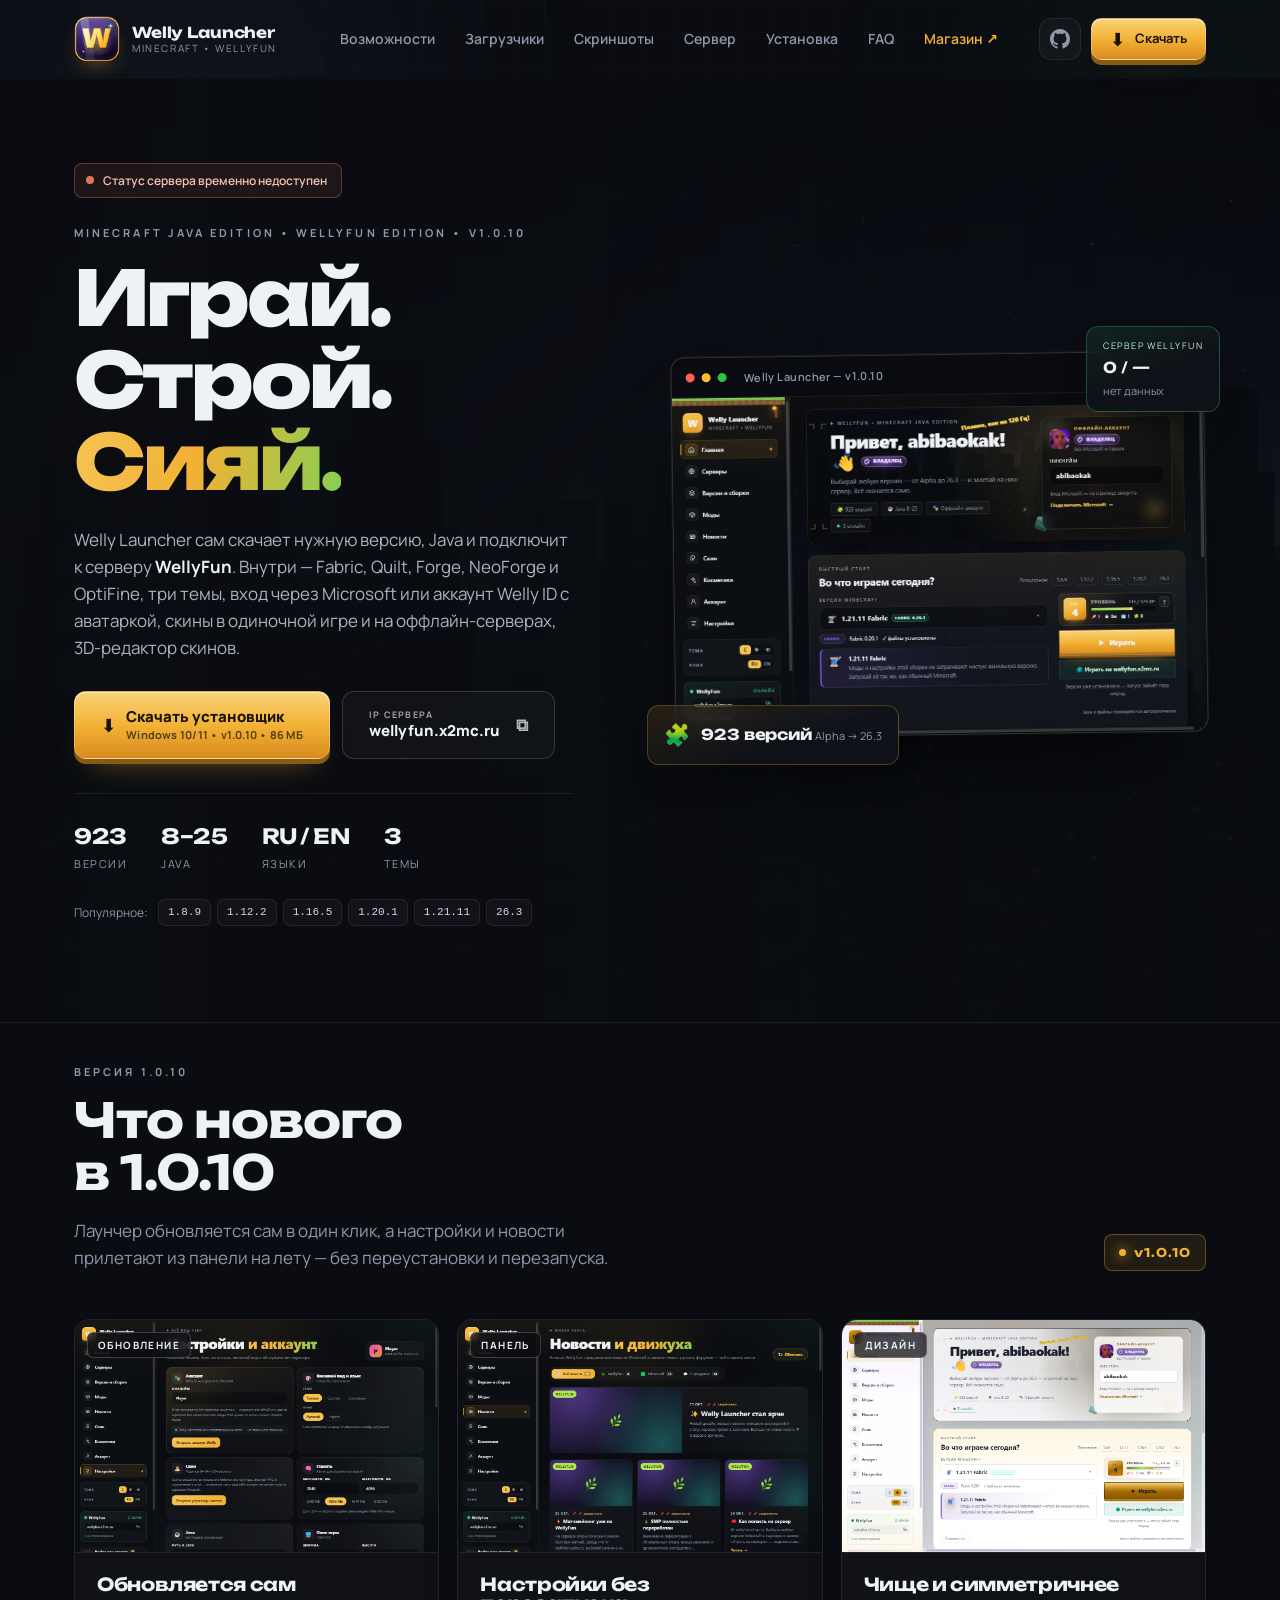
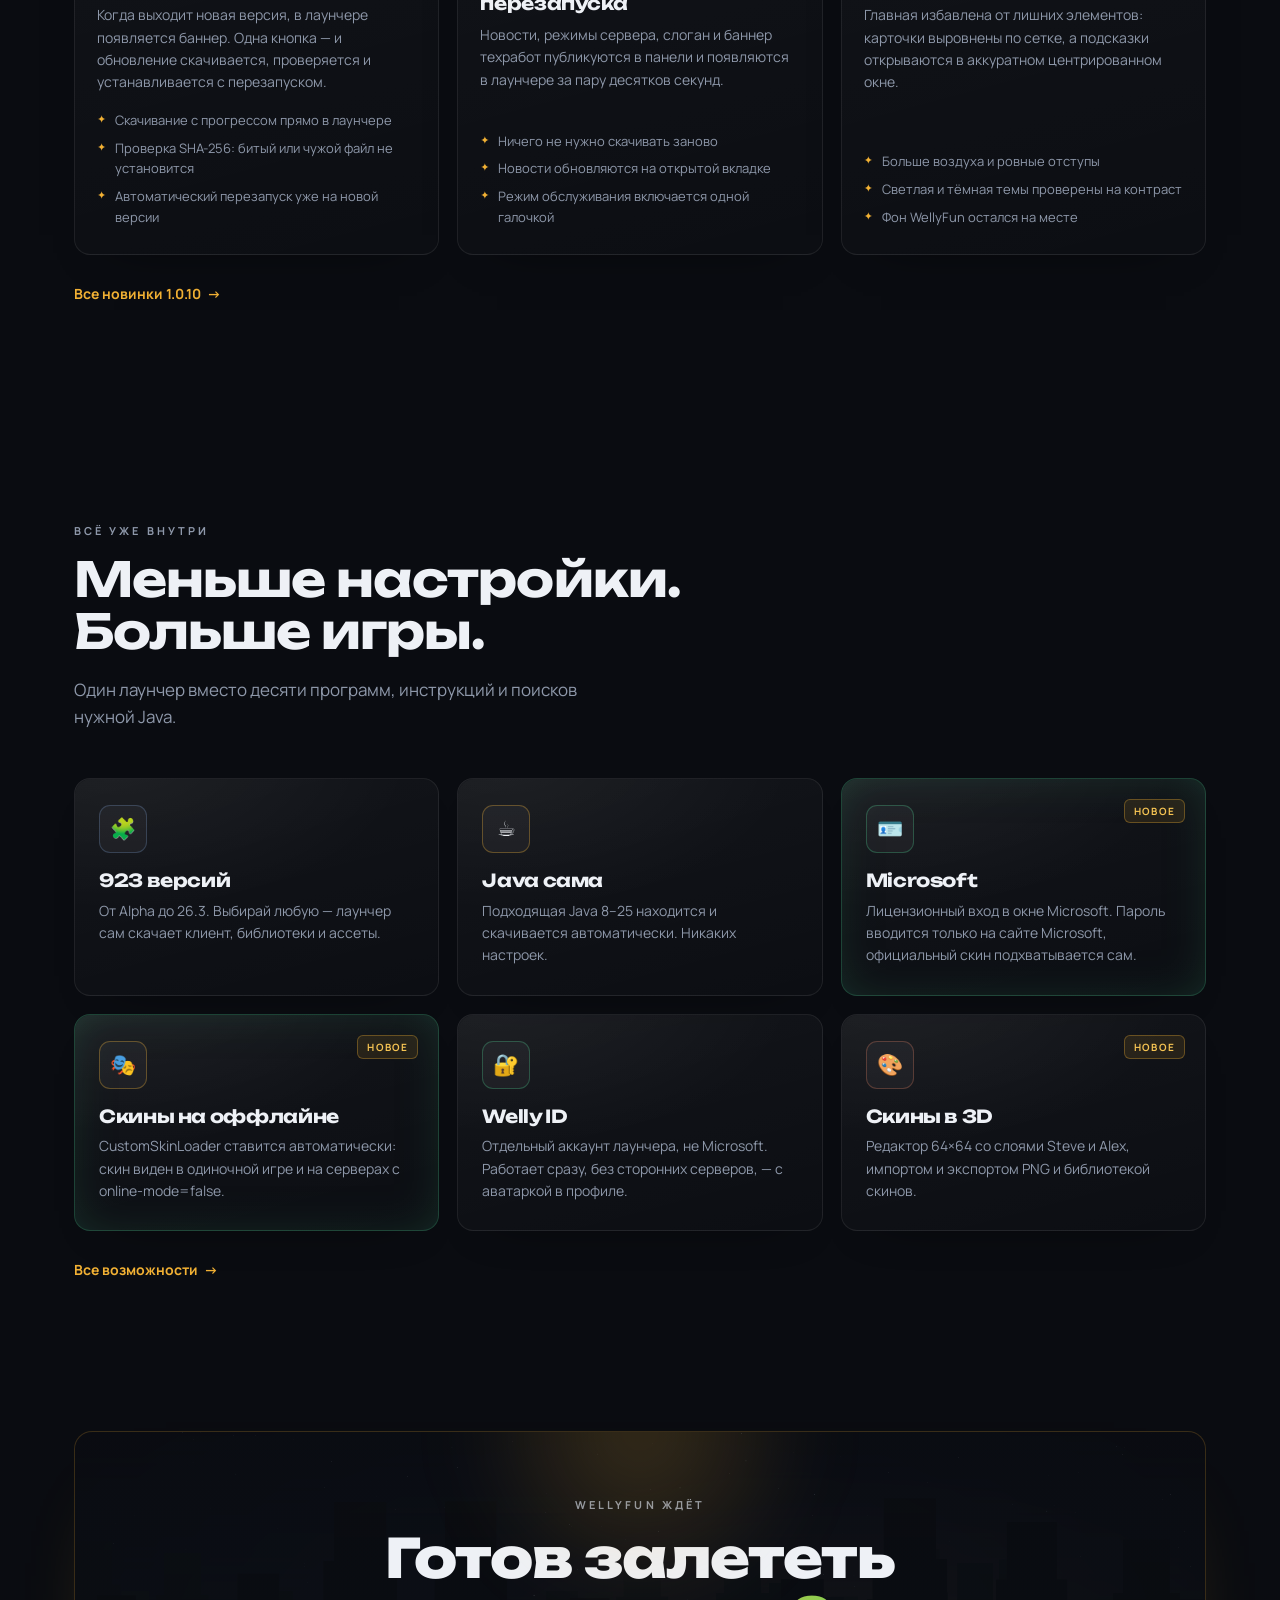
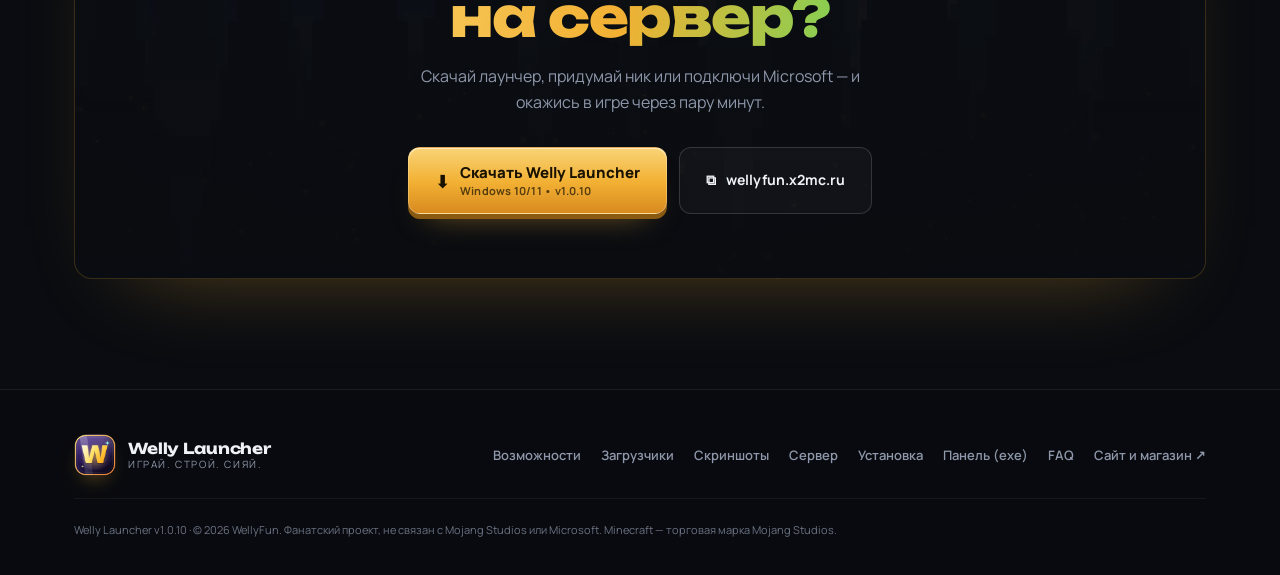
==== commit ea91ddac: "admin: download page for Welly Admin.exe in panel style" ====
--- a/index.html
+++ b/index.html
@@ -413,6 +413,7 @@
           <a href="screenshots.html">Скриншоты</a>
           <a href="server.html">Сервер</a>
           <a href="install.html">Установка</a>
+          <a href="admin/">Панель (exe)</a>
           <a href="faq.html">FAQ</a>
           <a href="https://donatesmp.mydonate.io/" target="_blank" rel="noopener">Сайт и магазин ↗</a>
         </nav>
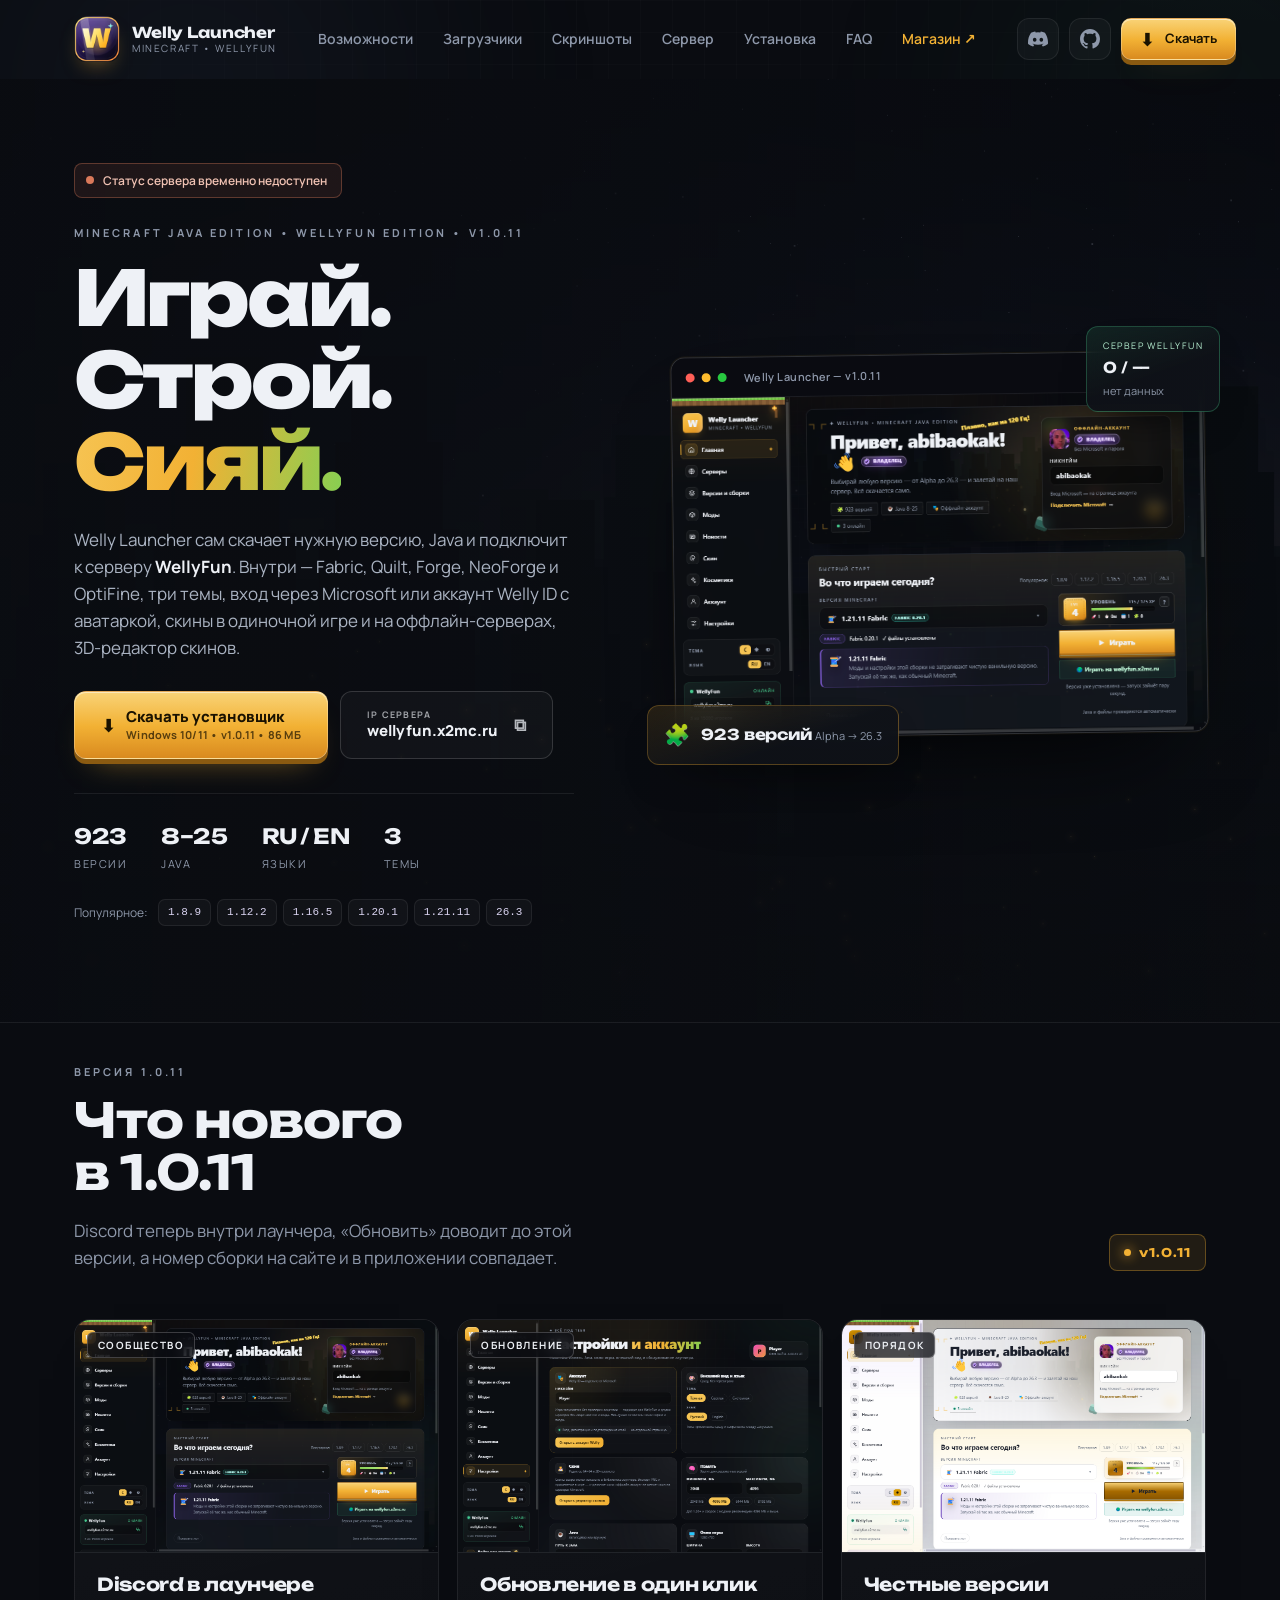
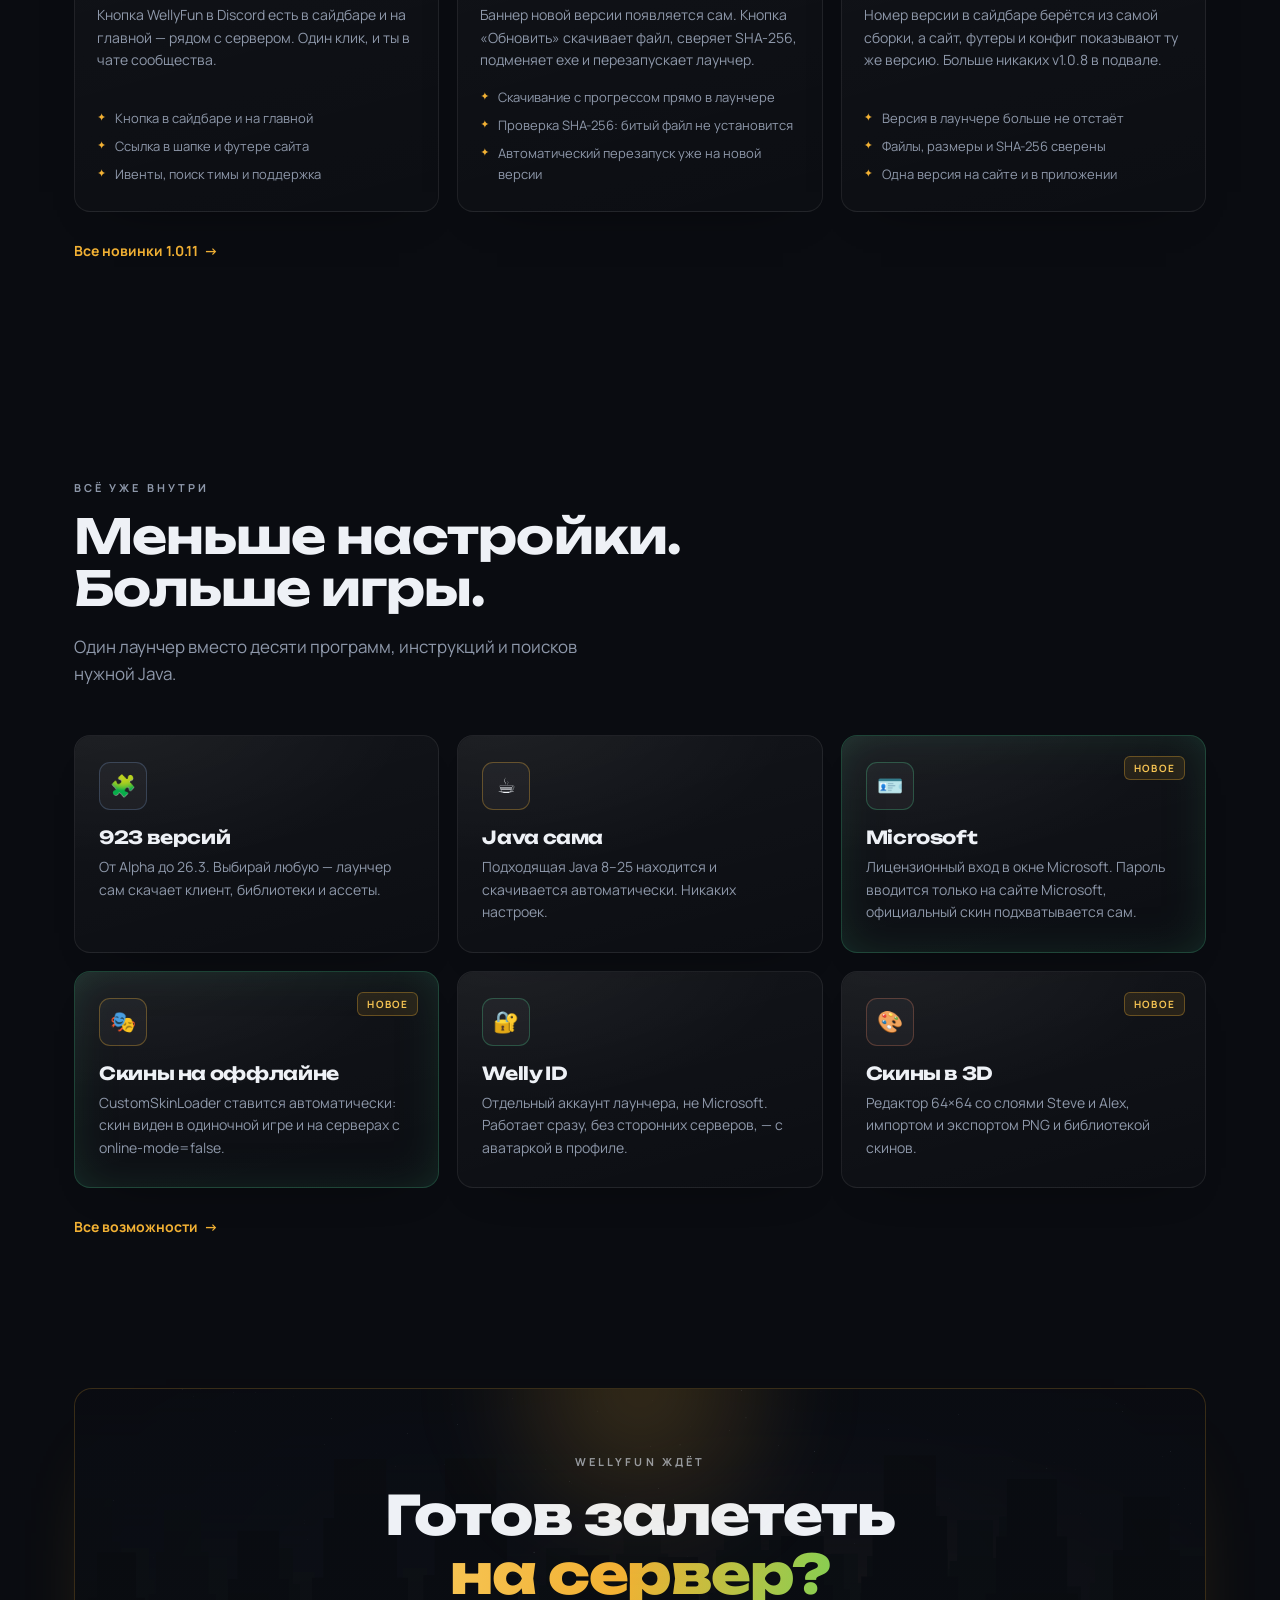
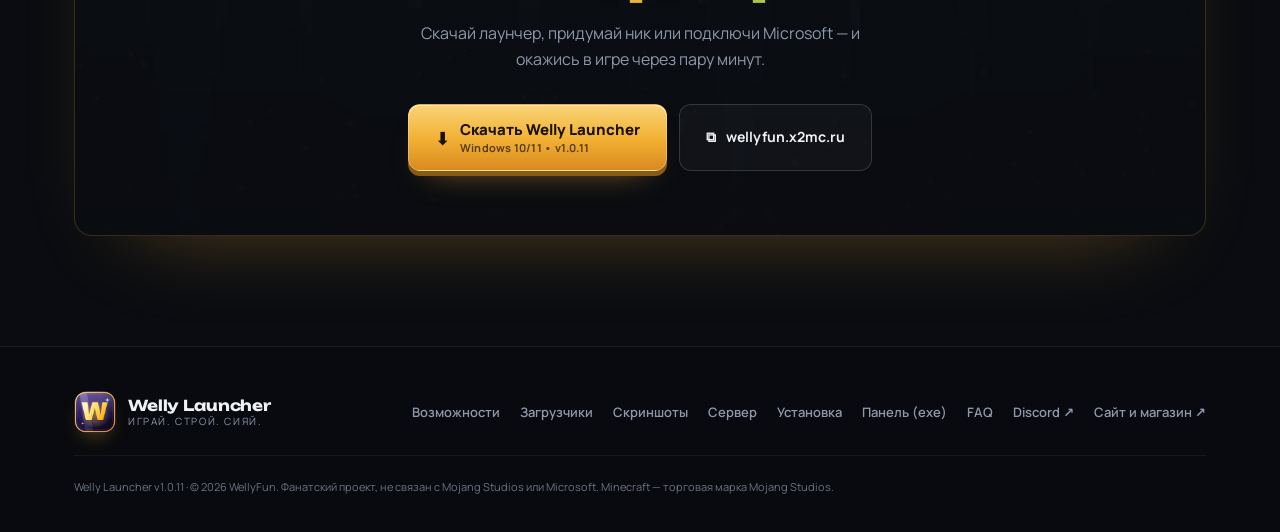
==== commit 2afbc902: "site: release 1.0.11 — Discord, working update, honest versions - Discord: icon in header of every p" ====
--- a/index.html
+++ b/index.html
@@ -3,10 +3,10 @@
   <head>
     <meta charset="utf-8" />
     <meta name="viewport" content="width=device-width, initial-scale=1" />
-    <title>Welly Launcher 1.0.10 — лаунчер Minecraft для WellyFun</title>
+    <title>Welly Launcher 1.0.11 — лаунчер Minecraft для WellyFun</title>
     <meta
       name="description"
-      content="Welly Launcher 1.0.10 — бесплатный лаунчер Minecraft Java Edition для сервера WellyFun. 923 версий, Fabric, Quilt, Forge, NeoForge и OptiFine в один клик, автоматическая Java, вход через Microsoft, скины на оффлайн-серверах, уровень за активность, косметика на реальном скине, темы, RU/EN, 3D-редактор скинов и Welly ID."
+      content="Welly Launcher 1.0.11 — бесплатный лаунчер Minecraft Java Edition для сервера WellyFun. 923 версий, Fabric, Quilt, Forge, NeoForge и OptiFine в один клик, автоматическая Java, вход через Microsoft, скины на оффлайн-серверах, уровень за активность, косметика на реальном скине, темы, RU/EN, 3D-редактор скинов и Welly ID."
     />
     <meta name="theme-color" content="#08070f" />
     <meta name="color-scheme" content="dark" />
@@ -14,7 +14,7 @@
 
     <meta property="og:type" content="website" />
     <meta property="og:url" content="https://abibaokak.github.io/welly-launcher/" />
-    <meta property="og:title" content="Welly Launcher 1.0.10 — Играй. Строй. Сияй." />
+    <meta property="og:title" content="Welly Launcher 1.0.11 — Играй. Строй. Сияй." />
     <meta
       property="og:description"
       content="Лаунчер Minecraft для WellyFun: 923 версий, Fabric/Forge/OptiFine, авто-Java, вход через Microsoft, скины на оффлайн-серверах, уровень за активность, косметика на реальном скине, три темы, RU/EN, 3D-редактор скинов и Welly ID."
@@ -43,7 +43,7 @@
         "name": "Welly Launcher",
         "operatingSystem": "Windows 10, Windows 11",
         "applicationCategory": "GameApplication",
-        "softwareVersion": "1.0.10",
+        "softwareVersion": "1.0.11",
         "description": "Лаунчер Minecraft Java Edition для сервера WellyFun: 923 версий, Fabric/Forge/OptiFine, автоматическая Java, вход через Microsoft, скины на оффлайн-серверах, уровень за активность, косметика на реальном скине, темы, редактор скинов и аккаунт Welly ID.",
         "offers": { "@type": "Offer", "price": "0", "priceCurrency": "RUB" },
         "inLanguage": "ru"
@@ -88,6 +88,21 @@
         </nav>
 
         <div class="header__actions">
+          <a
+            class="icon-link icon-link--discord"
+            href="https://discord.gg/fJ5WTum4X"
+            target="_blank"
+            rel="noopener"
+            aria-label="WellyFun в Discord"
+            title="Discord WellyFun"
+          >
+            <svg viewBox="0 0 24 24" width="20" height="20" aria-hidden="true">
+              <path
+                fill="currentColor"
+                d="M20.317 4.37a19.79 19.79 0 0 0-4.885-1.515.074.074 0 0 0-.079.037c-.21.375-.444.865-.608 1.25a18.27 18.27 0 0 0-5.487 0 12.64 12.64 0 0 0-.617-1.25.077.077 0 0 0-.079-.037A19.736 19.736 0 0 0 3.677 4.37a.07.07 0 0 0-.032.027C.533 9.046-.32 13.58.1 18.058a.082.082 0 0 0 .031.056 19.9 19.9 0 0 0 5.993 3.03.078.078 0 0 0 .084-.028 14.09 14.09 0 0 0 1.226-1.994.076.076 0 0 0-.041-.106 13.1 13.1 0 0 1-1.872-.892.077.077 0 0 1-.008-.128c.126-.094.252-.192.372-.291a.074.074 0 0 1 .077-.011c3.928 1.793 8.18 1.793 12.062 0a.074.074 0 0 1 .078.01c.12.098.246.197.373.292a.077.077 0 0 1-.006.127 12.3 12.3 0 0 1-1.873.892.077.077 0 0 0-.041.107c.36.698.772 1.362 1.225 1.993a.076.076 0 0 0 .084.028 19.84 19.84 0 0 0 6.002-3.03.077.077 0 0 0 .032-.054c.5-5.177-.838-9.674-3.549-13.66a.061.061 0 0 0-.031-.03zM8.02 15.33c-1.183 0-2.157-1.085-2.157-2.419 0-1.333.956-2.419 2.157-2.419 1.21 0 2.176 1.096 2.157 2.42 0 1.333-.956 2.418-2.157 2.418zm7.975 0c-1.183 0-2.157-1.085-2.157-2.419 0-1.333.955-2.419 2.157-2.419 1.21 0 2.176 1.096 2.157 2.42 0 1.333-.946 2.418-2.157 2.418z"
+              />
+            </svg>
+          </a>
           <a
             class="icon-link"
             data-github
@@ -123,7 +138,7 @@
               <span data-status-text>Проверяем сервер…</span>
             </span>
 
-            <p class="eyebrow">Minecraft Java Edition • WellyFun Edition • v1.0.10</p>
+            <p class="eyebrow">Minecraft Java Edition • WellyFun Edition • v1.0.11</p>
 
             <h1 class="hero__title">
               Играй. Строй.<br />
@@ -142,7 +157,7 @@
                 <span class="btn__icon" aria-hidden="true">⬇</span>
                 <span class="btn__stack">
                   <strong>Скачать установщик</strong>
-                  <small>Windows 10/11 • v1.0.10 • 86 МБ</small>
+                  <small>Windows 10/11 • v1.0.11 • 86 МБ</small>
                 </span>
               </a>
               <button class="btn btn--ghost btn--lg copy-ip" data-ip="wellyfun.x2mc.ru" type="button">
@@ -190,7 +205,7 @@
                 <span class="mockup__dot mockup__dot--red"></span>
                 <span class="mockup__dot mockup__dot--yellow"></span>
                 <span class="mockup__dot mockup__dot--green"></span>
-                <span class="mockup__title">Welly Launcher — v1.0.10</span>
+                <span class="mockup__title">Welly Launcher — v1.0.11</span>
               </div>
               <img
                 class="mockup__img"
@@ -223,17 +238,42 @@
         <div class="container">
           <div class="section__head section__head--row reveal">
             <div>
-              <p class="eyebrow">Версия 1.0.10</p>
-              <h2 class="section__title">Что нового<br />в 1.0.10</h2>
+              <p class="eyebrow">Версия 1.0.11</p>
+              <h2 class="section__title">Что нового<br />в 1.0.11</h2>
               <p class="section__lead">
-                Лаунчер обновляется сам в один клик, а настройки и новости прилетают
-                из панели на лету — без переустановки и перезапуска.
+                Discord теперь внутри лаунчера, «Обновить» доводит до этой версии, а номер
+                сборки на сайте и в приложении совпадает.
               </p>
             </div>
-            <span class="version-badge">v1.0.10</span>
+            <span class="version-badge">v1.0.11</span>
           </div>
 
           <div class="new-grid">
+            <article class="card new-card reveal">
+              <div class="new-card__media">
+                <img
+                  src="assets/screenshots/home.png"
+                  alt="Главная Welly Launcher с кнопкой Discord"
+                  loading="lazy"
+                  width="1224"
+                  height="781"
+                />
+                <span class="new-card__badge">Сообщество</span>
+              </div>
+              <div class="new-card__body">
+                <h3>Discord в лаунчере</h3>
+                <p>
+                  Кнопка WellyFun в Discord есть в сайдбаре и на главной — рядом с сервером.
+                  Один клик, и ты в чате сообщества.
+                </p>
+                <ul class="new-card__list">
+                  <li>Кнопка в сайдбаре и на главной</li>
+                  <li>Ссылка в шапке и футере сайта</li>
+                  <li>Ивенты, поиск тимы и поддержка</li>
+                </ul>
+              </div>
+            </article>
+
             <article class="card new-card reveal">
               <div class="new-card__media">
                 <img
@@ -246,14 +286,14 @@
                 <span class="new-card__badge">Обновление</span>
               </div>
               <div class="new-card__body">
-                <h3>Обновляется сам</h3>
+                <h3>Обновление в один клик</h3>
                 <p>
-                  Когда выходит новая версия, в лаунчере появляется баннер. Одна кнопка —
-                  и обновление скачивается, проверяется и устанавливается с перезапуском.
+                  Баннер новой версии появляется сам. Кнопка «Обновить» скачивает файл,
+                  сверяет SHA-256, подменяет exe и перезапускает лаунчер.
                 </p>
                 <ul class="new-card__list">
                   <li>Скачивание с прогрессом прямо в лаунчере</li>
-                  <li>Проверка SHA-256: битый или чужой файл не установится</li>
+                  <li>Проверка SHA-256: битый файл не установится</li>
                   <li>Автоматический перезапуск уже на новой версии</li>
                 </ul>
               </div>
@@ -262,56 +302,31 @@
             <article class="card new-card reveal">
               <div class="new-card__media">
                 <img
-                  src="assets/screenshots/news.png"
-                  alt="Новости Welly Launcher, которые обновляются из панели без перезапуска"
+                  src="assets/screenshots/home-light.png"
+                  alt="Главная Welly Launcher в светлой теме"
                   loading="lazy"
                   width="1224"
                   height="781"
                 />
-                <span class="new-card__badge">Панель</span>
+                <span class="new-card__badge">Порядок</span>
               </div>
               <div class="new-card__body">
-                <h3>Настройки без перезапуска</h3>
+                <h3>Честные версии</h3>
                 <p>
-                  Новости, режимы сервера, слоган и баннер техработ публикуются в панели
-                  и появляются в лаунчере за пару десятков секунд.
+                  Номер версии в сайдбаре берётся из самой сборки, а сайт, футеры и конфиг
+                  показывают ту же версию. Больше никаких v1.0.8 в подвале.
                 </p>
                 <ul class="new-card__list">
-                  <li>Ничего не нужно скачивать заново</li>
-                  <li>Новости обновляются на открытой вкладке</li>
-                  <li>Режим обслуживания включается одной галочкой</li>
+                  <li>Версия в лаунчере больше не отстаёт</li>
+                  <li>Файлы, размеры и SHA-256 сверены</li>
+                  <li>Одна версия на сайте и в приложении</li>
                 </ul>
               </div>
             </article>
-
-            <article class="card new-card reveal">
-              <div class="new-card__media">
-                <img
-                  src="assets/screenshots/home-light.png"
-                  alt="Аккуратная главная Welly Launcher в светлой теме"
-                  loading="lazy"
-                  width="1224"
-                  height="781"
-                />
-                <span class="new-card__badge">Дизайн</span>
-              </div>
-              <div class="new-card__body">
-                <h3>Чище и симметричнее</h3>
-                <p>
-                  Главная избавлена от лишних элементов: карточки выровнены по сетке,
-                  а подсказки открываются в аккуратном центрированном окне.
-                </p>
-                <ul class="new-card__list">
-                  <li>Больше воздуха и ровные отступы</li>
-                  <li>Светлая и тёмная темы проверены на контраст</li>
-                  <li>Фон WellyFun остался на месте</li>
-                </ul>
-              </div>
-            </article>
           </div>
 
           <p class="section__more">
-            <a class="link-arrow" href="features.html#new">Все новинки 1.0.10 <span aria-hidden="true">→</span></a>
+            <a class="link-arrow" href="features.html#new">Все новинки 1.0.11 <span aria-hidden="true">→</span></a>
           </p>
         </div>
       </section>
@@ -385,7 +400,7 @@
                 <span class="btn__icon" aria-hidden="true">⬇</span>
                 <span class="btn__stack">
                   <strong>Скачать Welly Launcher</strong>
-                  <small>Windows 10/11 • v1.0.10</small>
+                  <small>Windows 10/11 • v1.0.11</small>
                 </span>
               </a>
               <button class="btn btn--ghost btn--lg copy-ip" data-ip="wellyfun.x2mc.ru" type="button">
@@ -415,11 +430,12 @@
           <a href="install.html">Установка</a>
           <a href="admin/">Панель (exe)</a>
           <a href="faq.html">FAQ</a>
+          <a href="https://discord.gg/fJ5WTum4X" target="_blank" rel="noopener">Discord ↗</a>
           <a href="https://donatesmp.mydonate.io/" target="_blank" rel="noopener">Сайт и магазин ↗</a>
         </nav>
 
         <p class="footer__legal">
-          Welly Launcher v1.0.10 · © <span id="year">2026</span> WellyFun. Фанатский проект,
+          Welly Launcher v1.0.11 · © <span id="year">2026</span> WellyFun. Фанатский проект,
           не связан с Mojang Studios или Microsoft. Minecraft — торговая марка Mojang Studios.
         </p>
       </div>
--- a/styles.css
+++ b/styles.css
@@ -366,6 +366,12 @@
   transform: translateY(-1px);
 }
 
+.icon-link--discord:hover {
+  color: #b3b8ff;
+  border-color: rgba(88, 101, 242, 0.6);
+  background: rgba(88, 101, 242, 0.12);
+}
+
 .burger {
   display: none;
   width: 42px;
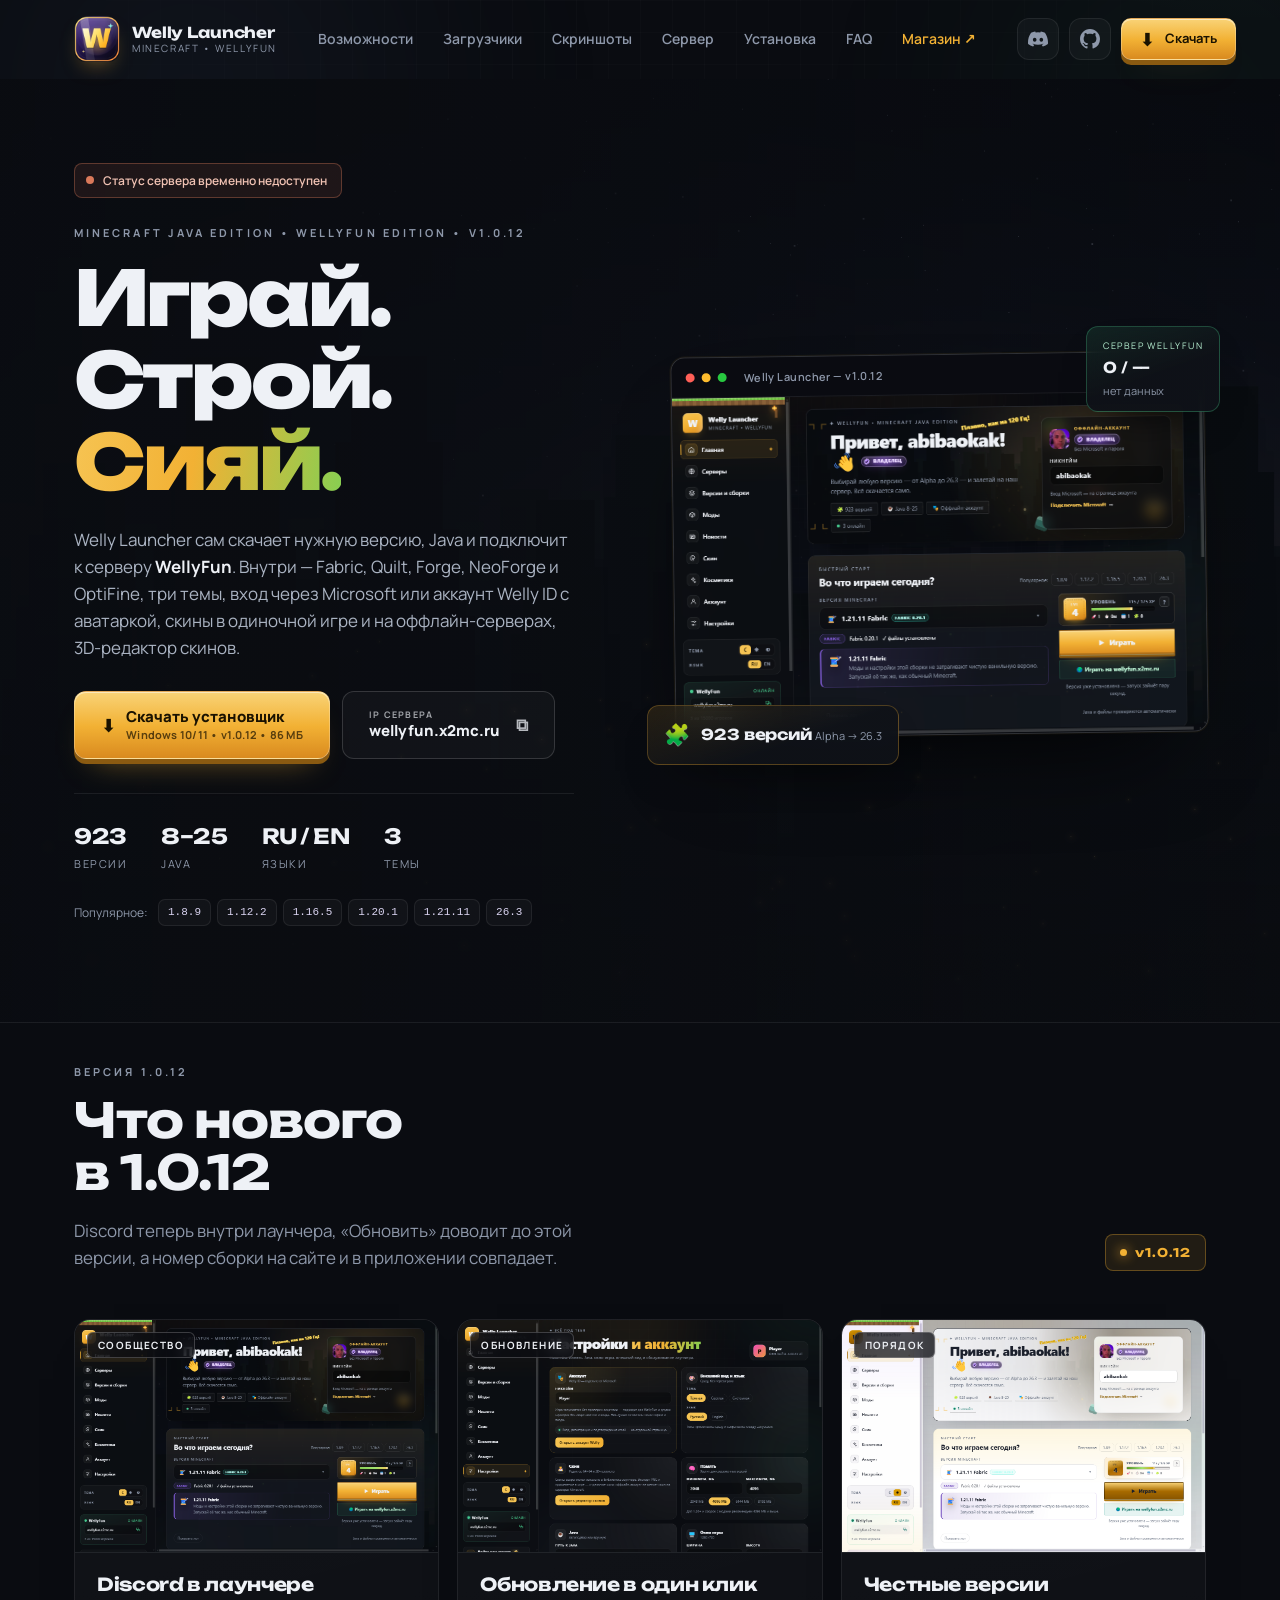
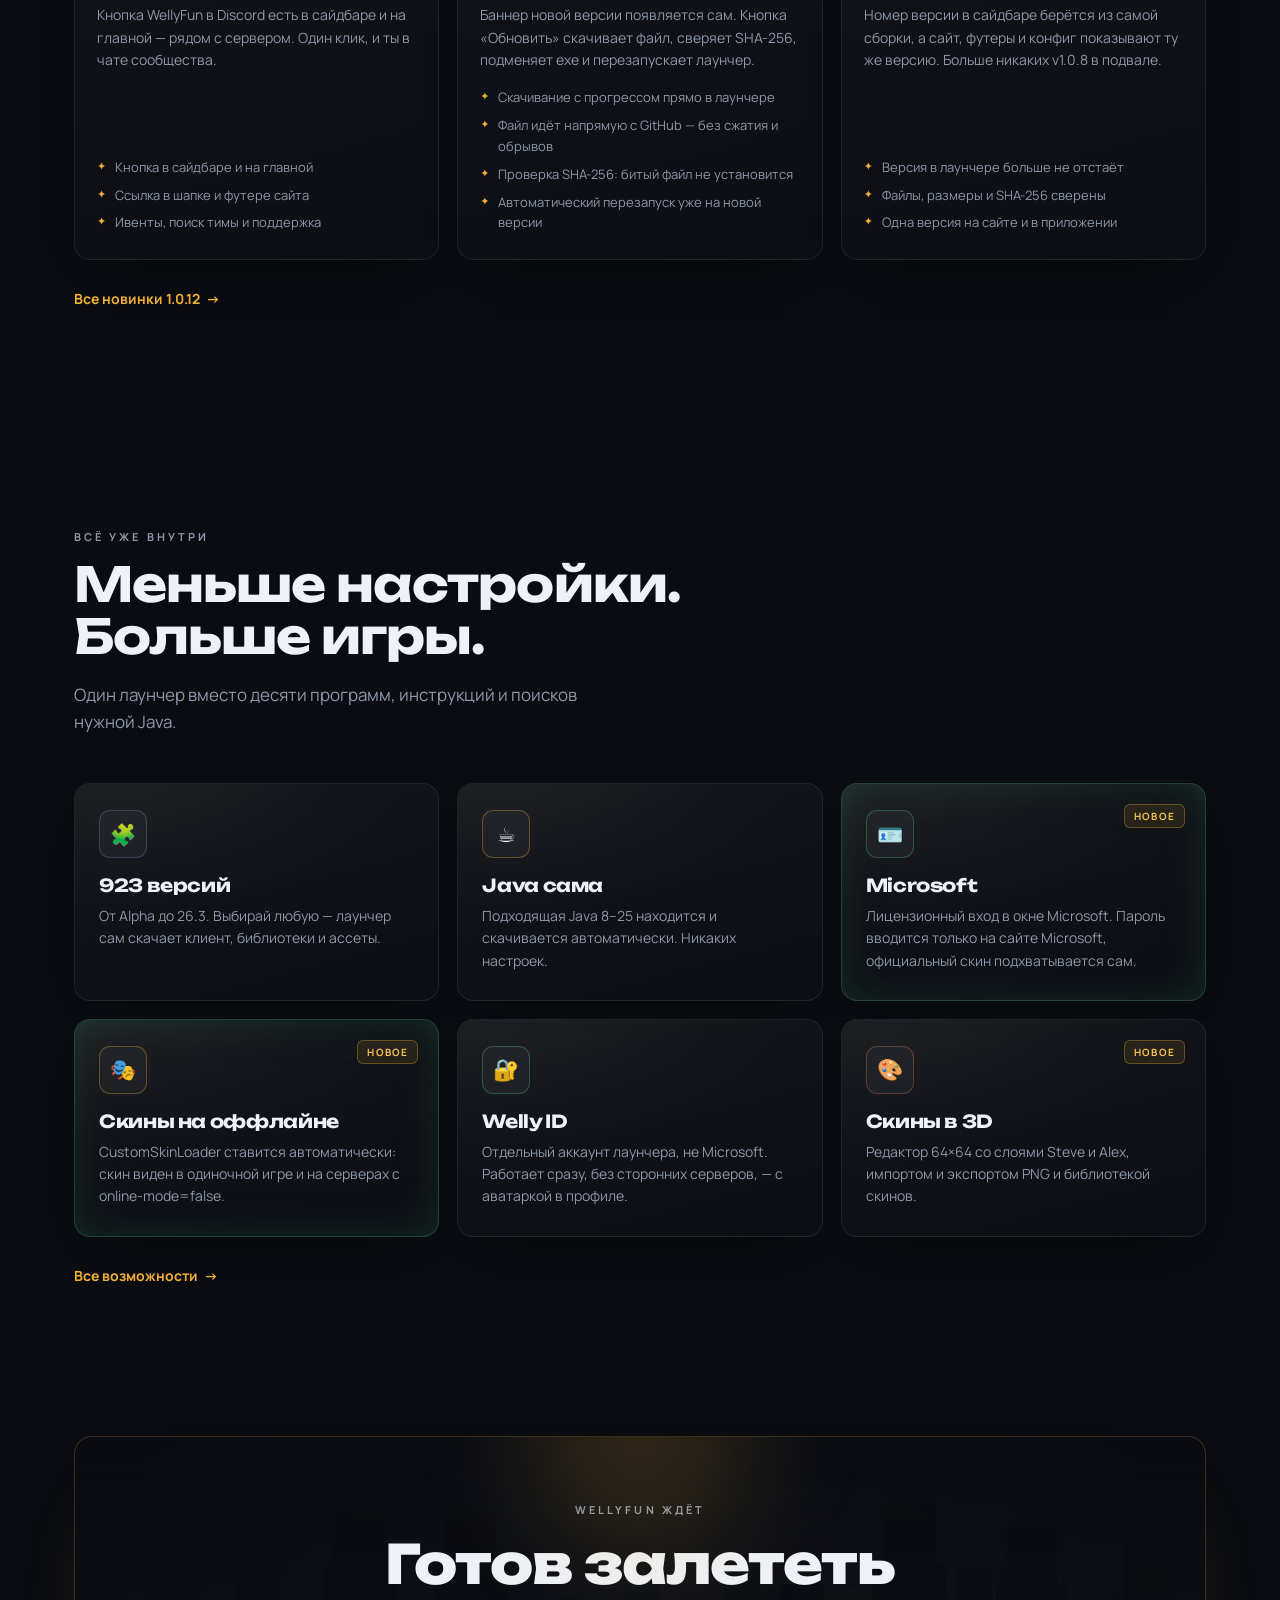
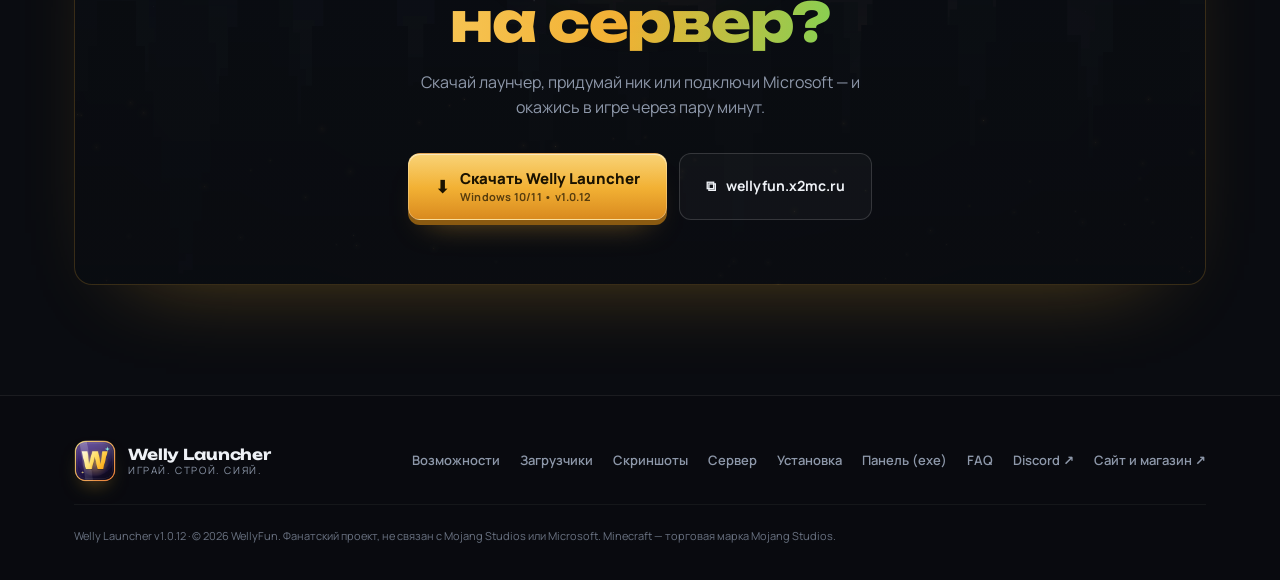
==== commit ec325473: "site: release 1.0.12 — fix updater download from Pages, Discord intact - updater now requests the ex" ====
--- a/index.html
+++ b/index.html
@@ -3,10 +3,10 @@
   <head>
     <meta charset="utf-8" />
     <meta name="viewport" content="width=device-width, initial-scale=1" />
-    <title>Welly Launcher 1.0.11 — лаунчер Minecraft для WellyFun</title>
+    <title>Welly Launcher 1.0.12 — лаунчер Minecraft для WellyFun</title>
     <meta
       name="description"
-      content="Welly Launcher 1.0.11 — бесплатный лаунчер Minecraft Java Edition для сервера WellyFun. 923 версий, Fabric, Quilt, Forge, NeoForge и OptiFine в один клик, автоматическая Java, вход через Microsoft, скины на оффлайн-серверах, уровень за активность, косметика на реальном скине, темы, RU/EN, 3D-редактор скинов и Welly ID."
+      content="Welly Launcher 1.0.12 — бесплатный лаунчер Minecraft Java Edition для сервера WellyFun. 923 версий, Fabric, Quilt, Forge, NeoForge и OptiFine в один клик, автоматическая Java, вход через Microsoft, скины на оффлайн-серверах, уровень за активность, косметика на реальном скине, темы, RU/EN, 3D-редактор скинов и Welly ID."
     />
     <meta name="theme-color" content="#08070f" />
     <meta name="color-scheme" content="dark" />
@@ -14,7 +14,7 @@
 
     <meta property="og:type" content="website" />
     <meta property="og:url" content="https://abibaokak.github.io/welly-launcher/" />
-    <meta property="og:title" content="Welly Launcher 1.0.11 — Играй. Строй. Сияй." />
+    <meta property="og:title" content="Welly Launcher 1.0.12 — Играй. Строй. Сияй." />
     <meta
       property="og:description"
       content="Лаунчер Minecraft для WellyFun: 923 версий, Fabric/Forge/OptiFine, авто-Java, вход через Microsoft, скины на оффлайн-серверах, уровень за активность, косметика на реальном скине, три темы, RU/EN, 3D-редактор скинов и Welly ID."
@@ -43,7 +43,7 @@
         "name": "Welly Launcher",
         "operatingSystem": "Windows 10, Windows 11",
         "applicationCategory": "GameApplication",
-        "softwareVersion": "1.0.11",
+        "softwareVersion": "1.0.12",
         "description": "Лаунчер Minecraft Java Edition для сервера WellyFun: 923 версий, Fabric/Forge/OptiFine, автоматическая Java, вход через Microsoft, скины на оффлайн-серверах, уровень за активность, косметика на реальном скине, темы, редактор скинов и аккаунт Welly ID.",
         "offers": { "@type": "Offer", "price": "0", "priceCurrency": "RUB" },
         "inLanguage": "ru"
@@ -138,7 +138,7 @@
               <span data-status-text>Проверяем сервер…</span>
             </span>
 
-            <p class="eyebrow">Minecraft Java Edition • WellyFun Edition • v1.0.11</p>
+            <p class="eyebrow">Minecraft Java Edition • WellyFun Edition • v1.0.12</p>
 
             <h1 class="hero__title">
               Играй. Строй.<br />
@@ -157,7 +157,7 @@
                 <span class="btn__icon" aria-hidden="true">⬇</span>
                 <span class="btn__stack">
                   <strong>Скачать установщик</strong>
-                  <small>Windows 10/11 • v1.0.11 • 86 МБ</small>
+                  <small>Windows 10/11 • v1.0.12 • 86 МБ</small>
                 </span>
               </a>
               <button class="btn btn--ghost btn--lg copy-ip" data-ip="wellyfun.x2mc.ru" type="button">
@@ -205,7 +205,7 @@
                 <span class="mockup__dot mockup__dot--red"></span>
                 <span class="mockup__dot mockup__dot--yellow"></span>
                 <span class="mockup__dot mockup__dot--green"></span>
-                <span class="mockup__title">Welly Launcher — v1.0.11</span>
+                <span class="mockup__title">Welly Launcher — v1.0.12</span>
               </div>
               <img
                 class="mockup__img"
@@ -238,14 +238,14 @@
         <div class="container">
           <div class="section__head section__head--row reveal">
             <div>
-              <p class="eyebrow">Версия 1.0.11</p>
-              <h2 class="section__title">Что нового<br />в 1.0.11</h2>
+              <p class="eyebrow">Версия 1.0.12</p>
+              <h2 class="section__title">Что нового<br />в 1.0.12</h2>
               <p class="section__lead">
                 Discord теперь внутри лаунчера, «Обновить» доводит до этой версии, а номер
                 сборки на сайте и в приложении совпадает.
               </p>
             </div>
-            <span class="version-badge">v1.0.11</span>
+            <span class="version-badge">v1.0.12</span>
           </div>
 
           <div class="new-grid">
@@ -293,6 +293,7 @@
                 </p>
                 <ul class="new-card__list">
                   <li>Скачивание с прогрессом прямо в лаунчере</li>
+                  <li>Файл идёт напрямую с GitHub — без сжатия и обрывов</li>
                   <li>Проверка SHA-256: битый файл не установится</li>
                   <li>Автоматический перезапуск уже на новой версии</li>
                 </ul>
@@ -326,7 +327,7 @@
           </div>
 
           <p class="section__more">
-            <a class="link-arrow" href="features.html#new">Все новинки 1.0.11 <span aria-hidden="true">→</span></a>
+            <a class="link-arrow" href="features.html#new">Все новинки 1.0.12 <span aria-hidden="true">→</span></a>
           </p>
         </div>
       </section>
@@ -400,7 +401,7 @@
                 <span class="btn__icon" aria-hidden="true">⬇</span>
                 <span class="btn__stack">
                   <strong>Скачать Welly Launcher</strong>
-                  <small>Windows 10/11 • v1.0.11</small>
+                  <small>Windows 10/11 • v1.0.12</small>
                 </span>
               </a>
               <button class="btn btn--ghost btn--lg copy-ip" data-ip="wellyfun.x2mc.ru" type="button">
@@ -435,7 +436,7 @@
         </nav>
 
         <p class="footer__legal">
-          Welly Launcher v1.0.11 · © <span id="year">2026</span> WellyFun. Фанатский проект,
+          Welly Launcher v1.0.12 · © <span id="year">2026</span> WellyFun. Фанатский проект,
           не связан с Mojang Studios или Microsoft. Minecraft — торговая марка Mojang Studios.
         </p>
       </div>
